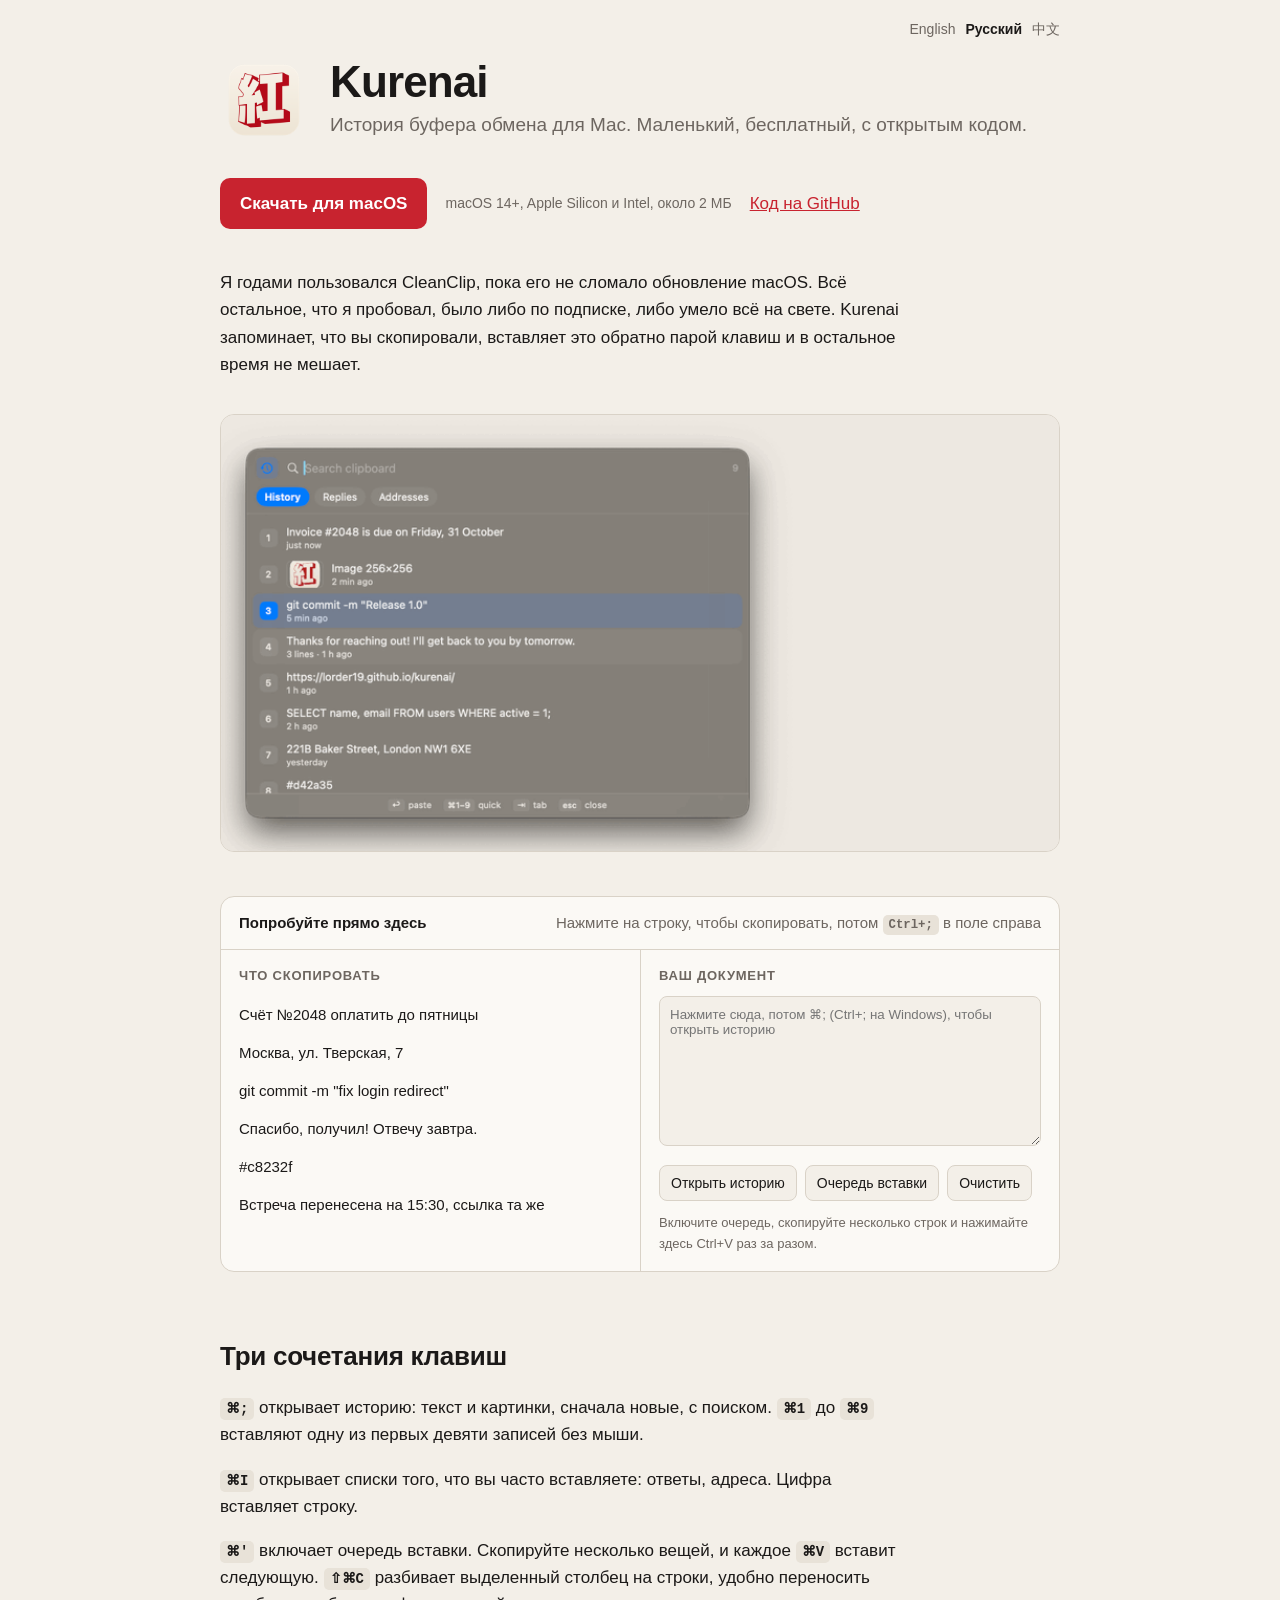
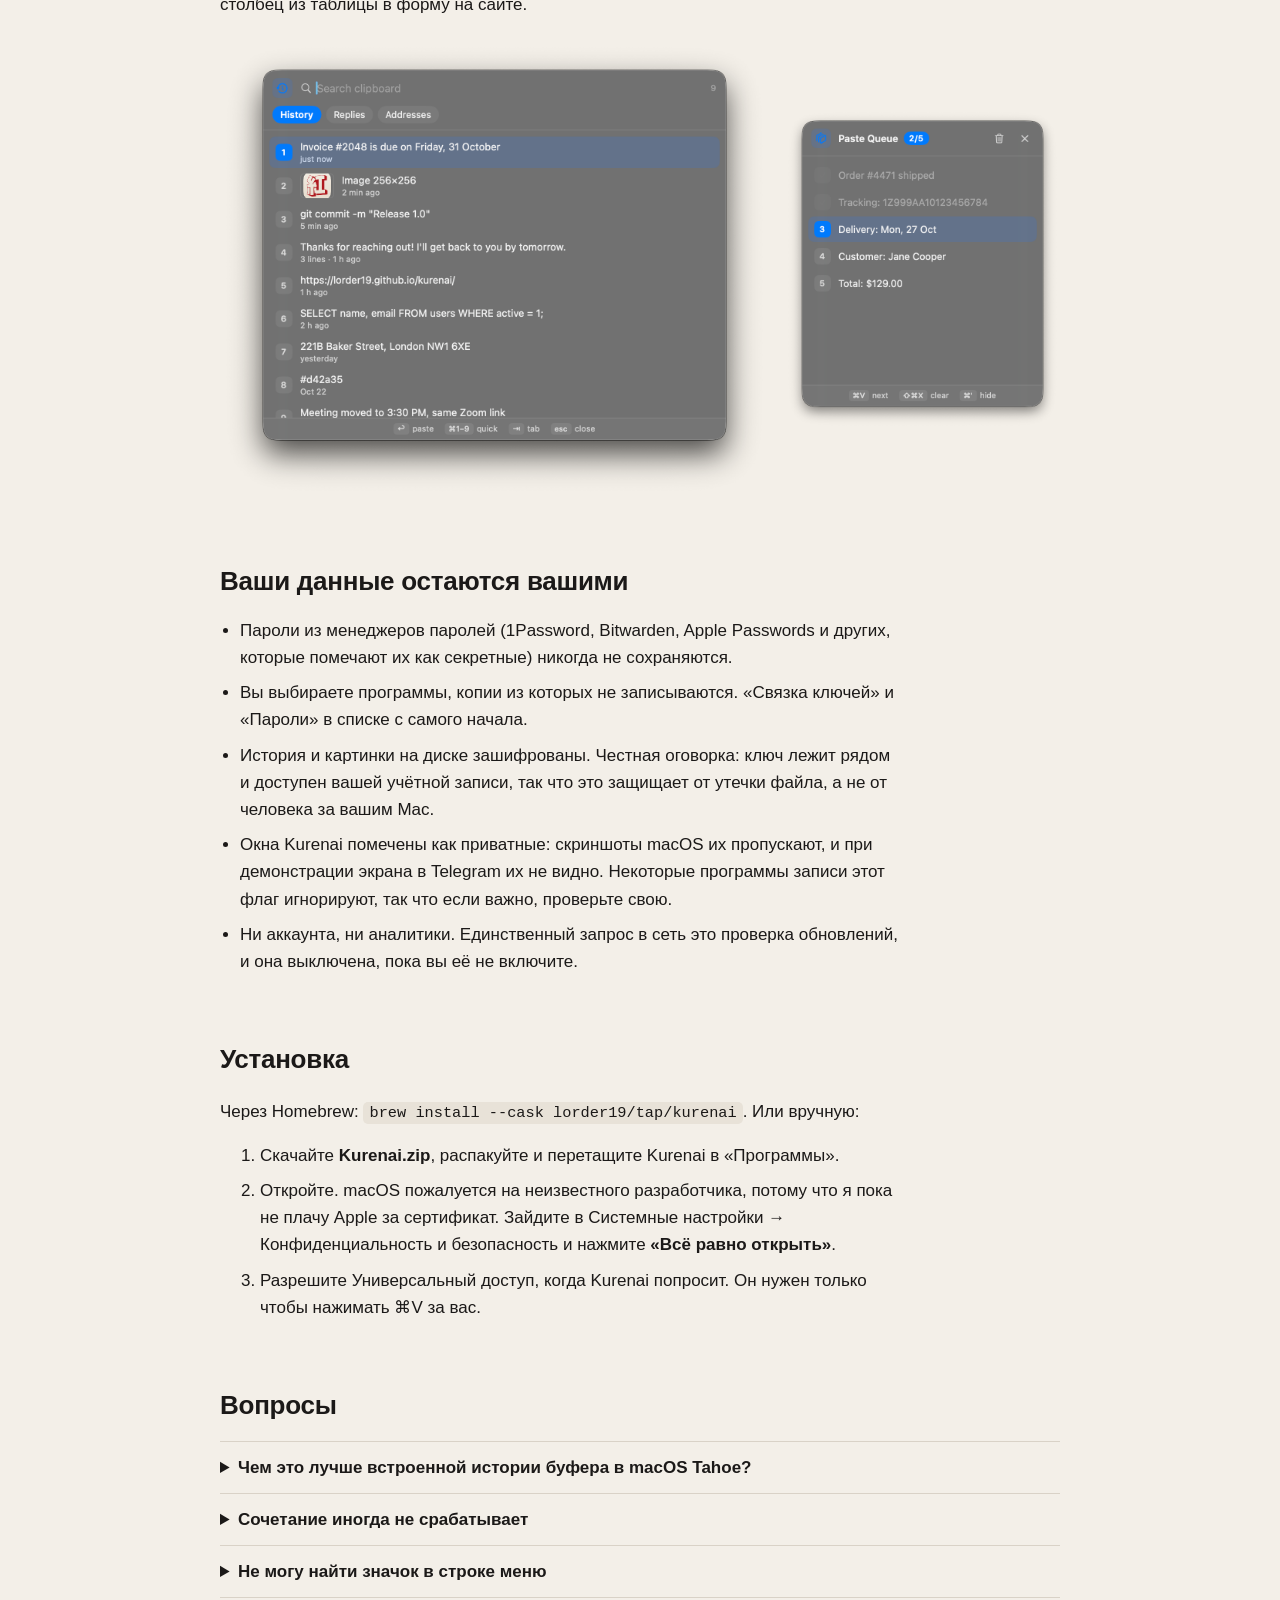
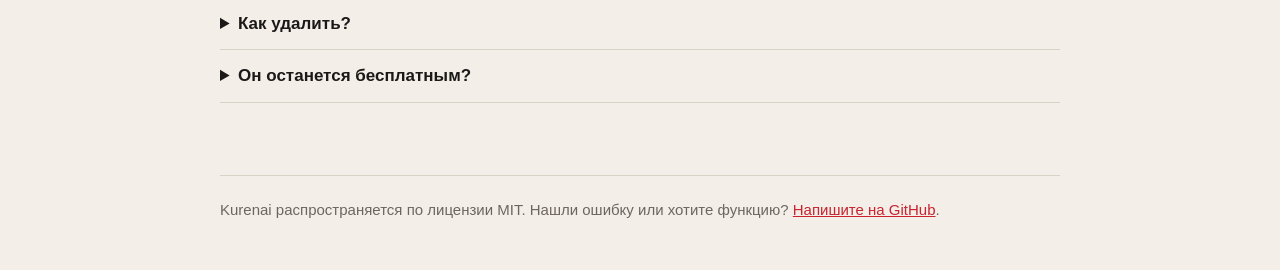
==== docs/ru/index.html @ 61902a56 "Rename Clippo to Kurenai (0.4.0) New name, icon and menu bar icon. Data folder and an app updated in" ====
<!doctype html>
<html lang="ru">
<head>
<meta charset="utf-8">
<meta name="viewport" content="width=device-width, initial-scale=1">
<title>Kurenai, история буфера обмена для Mac</title>
<meta name="description" content="Бесплатный менеджер буфера обмена для macOS с открытым кодом. История, списки фраз и очередь вставки. Не сохраняет пароли, шифрует историю, без аккаунта.">
<link rel="alternate" hreflang="en" href="https://lorder19.github.io/kurenai/">
<link rel="alternate" hreflang="ru" href="https://lorder19.github.io/kurenai/ru/">
<link rel="alternate" hreflang="zh-Hans" href="https://lorder19.github.io/kurenai/zh/">
<link rel="alternate" hreflang="x-default" href="https://lorder19.github.io/kurenai/">
<meta name="yandex-verification" content="3db8ea6a66ca079a" />
<link rel="icon" href="../icon.png">
<meta property="og:title" content="Kurenai">
<meta property="og:description" content="История буфера обмена для Mac. Маленький, бесплатный, с открытым кодом.">
<meta property="og:image" content="https://lorder19.github.io/kurenai/social.png">
<meta name="twitter:card" content="summary_large_image">
<style>
  :root {
    --paper: #f3efe8; --ink: #1b1918; --soft: #6d6660; --line: #d9d2c7; --card: #fbf9f5;
    --red: #c8232f; --red-ink: #8f141d; --key: #e8e2d8; --hl: #fde7e3;
  }
  @media (prefers-color-scheme: dark) {
    :root { --paper: #131211; --ink: #ece7df; --soft: #9a938a; --line: #2c2926; --card: #1b1917; --key: #2a2724; --hl: #3a1d1e; }
  }
  * { box-sizing: border-box; }
  html { -webkit-text-size-adjust: 100%; }
  body { margin: 0; background: var(--paper); color: var(--ink);
         font: 17px/1.6 -apple-system, BlinkMacSystemFont, "Helvetica Neue", sans-serif; }
  a { color: var(--red); }
  .wrap { max-width: 880px; margin: 0 auto; padding: 0 20px; }
  kbd { font: 600 0.82em/1 ui-monospace, "SF Mono", Menlo, monospace; background: var(--key); border-radius: 5px;
        padding: 3px 6px; white-space: nowrap; }

  header { padding: 56px 0 8px; display: grid; grid-template-columns: auto 1fr; gap: 22px; align-items: center; }
  header img { width: 88px; height: 88px; }
  h1 { font-size: 44px; line-height: 1; margin: 0 0 6px; letter-spacing: -0.02em; }
  .lede { margin: 0; color: var(--soft); font-size: 19px; }
  .get { display: flex; flex-wrap: wrap; gap: 10px 18px; align-items: center; margin: 26px 0 0; }
  .btn { background: var(--red); color: #fff; text-decoration: none; padding: 12px 20px; border-radius: 10px; font-weight: 600; }
  .btn:hover { background: var(--red-ink); }
  code { font: 0.9em ui-monospace, "SF Mono", Menlo, monospace; background: var(--key); padding: 2px 6px; border-radius: 5px; }
  .meta { color: var(--soft); font-size: 14px; }

  .note { margin: 40px 0 0; }
  .note, section > p, ul.plain, ol.steps, details p { max-width: 680px; }
  .demo { display: block; width: 100%; height: auto; margin: 36px 0 0; border-radius: 14px; border: 1px solid var(--line); }

  /* playground */
  .play { margin: 44px 0 0; border: 1px solid var(--line); border-radius: 14px; background: var(--card); overflow: hidden; }
  .play-head { display: flex; justify-content: space-between; gap: 12px; flex-wrap: wrap; padding: 14px 18px;
               border-bottom: 1px solid var(--line); font-size: 15px; }
  .play-head b { font-weight: 600; }
  .play-head span { color: var(--soft); }
  .play-body { display: grid; grid-template-columns: 1fr 1fr; }
  .col { padding: 16px 18px; }
  .col + .col { border-left: 1px solid var(--line); }
  .col h3 { margin: 0 0 10px; font-size: 13px; font-weight: 600; color: var(--soft); text-transform: uppercase; letter-spacing: .06em; }
  .src { list-style: none; margin: 0; padding: 0; }
  .src li { padding: 7px 10px; margin: 0 -10px; border-radius: 7px; cursor: pointer; font-size: 15px; }
  .src li:hover { background: var(--hl); }
  .src li.copied { animation: flash .5s; }
  @keyframes flash { from { background: var(--red); color: #fff; } }
  textarea { width: 100%; min-height: 150px; resize: vertical; border: 1px solid var(--line); border-radius: 8px;
             background: var(--paper); color: var(--ink); font: 15px/1.5 inherit; font-family: inherit; padding: 10px; }
  textarea:focus { outline: 2px solid var(--red); outline-offset: -1px; }
  .row { display: flex; flex-wrap: wrap; gap: 8px; margin-top: 10px; }
  .row button { font: inherit; font-size: 14px; border: 1px solid var(--line); background: var(--paper); color: var(--ink);
                padding: 6px 11px; border-radius: 8px; cursor: pointer; }
  .row button[aria-pressed="true"] { background: var(--red); border-color: var(--red); color: #fff; }

  .panel { position: absolute; left: 50%; top: 18px; transform: translateX(-50%); width: min(420px, calc(100% - 24px));
           background: var(--card); border: 1px solid var(--line); border-radius: 12px; box-shadow: 0 20px 50px rgba(0,0,0,.25);
           display: none; z-index: 3; }
  .panel.open { display: block; }
  .panel input { width: 100%; border: 0; border-bottom: 1px solid var(--line); background: transparent; color: var(--ink);
                 font: inherit; padding: 12px 14px; outline: none; }
  .panel ol { list-style: none; margin: 0; padding: 6px; max-height: 260px; overflow: auto; }
  .panel li { display: flex; gap: 10px; align-items: center; padding: 7px 8px; border-radius: 7px; cursor: pointer; font-size: 15px; }
  .panel li.sel { background: var(--hl); }
  .panel li i { font-style: normal; font: 600 12px ui-monospace, Menlo, monospace; width: 20px; height: 20px; border-radius: 5px;
                display: grid; place-items: center; background: var(--key); flex: none; }
  .panel li.sel i { background: var(--red); color: #fff; }
  .panel .empty { padding: 14px; color: var(--soft); font-size: 15px; }
  .stage { position: relative; }
  .queue { margin: 12px 0 0; padding: 0; list-style: none; font-size: 14px; }
  .queue li { padding: 3px 0; color: var(--ink); }
  .queue li.used { color: var(--soft); text-decoration: line-through; }
  .queue li.next::before { content: "→ "; color: var(--red); }
  .hint { color: var(--soft); font-size: 13px; margin: 8px 0 0; }

  section { margin: 64px 0 0; }
  h2 { font-size: 26px; letter-spacing: -0.01em; margin: 0 0 14px; }
  ul.plain { padding-left: 20px; margin: 0; }
  ul.plain li { margin: 8px 0; }
  .shots { display: grid; grid-template-columns: 2fr 1fr; gap: 16px; align-items: center; margin-top: 22px; }
  .shots img { width: 100%; height: auto; }
  ol.steps li { margin: 8px 0; }
  details { border-top: 1px solid var(--line); padding: 12px 0; }
  details:last-of-type { border-bottom: 1px solid var(--line); }
  summary { cursor: pointer; font-weight: 600; }
  details p { color: var(--soft); margin: 8px 0 0; }
  footer { margin: 72px 0 0; padding: 22px 0 48px; border-top: 1px solid var(--line); color: var(--soft); font-size: 15px; }

  @media (max-width: 640px) {
    header { grid-template-columns: 1fr; }
    h1 { font-size: 36px; }
    .play-body { grid-template-columns: 1fr; }
    .col + .col { border-left: 0; border-top: 1px solid var(--line); }
    .shots { grid-template-columns: 1fr; }
    .langs { position: static; text-align: right; padding-top: 14px; }
    header { padding-top: 20px; }
  }
  .langs { position: absolute; top: 18px; right: 20px; font-size: 14px; color: var(--soft); }
  .langs a { color: var(--soft); text-decoration: none; margin-left: 10px; }
  .langs a[aria-current] { color: var(--ink); font-weight: 600; }
  .wrap { position: relative; }
</style>
</head>
<body>
<div class="wrap">
  <nav class="langs"><a href="../">English</a><a href="../ru/" aria-current="page">Русский</a><a href="../zh/">中文</a></nav>
  <header>
    <img src="../icon.png" alt="Kurenai icon">
    <div>
      <h1>Kurenai</h1>
      <p class="lede">История буфера обмена для Mac. Маленький, бесплатный, с открытым кодом.</p>
    </div>
  </header>
  <div class="get">
    <a class="btn" href="https://github.com/Lorder19/kurenai/releases/latest">Скачать для macOS</a>
    <span class="meta">macOS 14+, Apple Silicon и Intel, около 2 МБ</span>
    <a href="https://github.com/Lorder19/kurenai">Код на GitHub</a>
  </div>

  <p class="note">Я годами пользовался CleanClip, пока его не сломало обновление macOS. Всё остальное, что я пробовал, было либо по подписке, либо умело всё на свете. Kurenai запоминает, что вы скопировали, вставляет это обратно парой клавиш и в остальное время не мешает.</p>

  <img class="demo" src="../demo.gif" width="800" alt="Kurenai: история, поиск и очередь вставки">

  <div class="play" id="play">
    <div class="play-head"><b>Попробуйте прямо здесь</b><span>Нажмите на строку, чтобы скопировать, потом <kbd id="k-hist">⌘;</kbd> в поле справа</span></div>
    <div class="play-body">
      <div class="col">
        <h3>Что скопировать</h3>
        <ul class="src" id="src">
          <li>Счёт №2048 оплатить до пятницы</li>
          <li>Москва, ул. Тверская, 7</li>
          <li>git commit -m "fix login redirect"</li>
          <li>Спасибо, получил! Отвечу завтра.</li>
          <li>#c8232f</li>
          <li>Встреча перенесена на 15:30, ссылка та же</li>
        </ul>
      </div>
      <div class="col stage">
        <h3>Ваш документ</h3>
        <div class="panel" id="panel" role="dialog" aria-label="История буфера">
          <input id="q" placeholder="Поиск по буферу" autocomplete="off">
          <ol id="hist"></ol>
        </div>
        <textarea id="doc" placeholder="Нажмите сюда, потом ⌘; (Ctrl+; на Windows), чтобы открыть историю"></textarea>
        <div class="row">
          <button id="b-hist">Открыть историю</button>
          <button id="b-queue" aria-pressed="false">Очередь вставки</button>
          <button id="b-clear">Очистить</button>
        </div>
        <ol class="queue" id="queue"></ol>
        <p class="hint" id="hint">Включите очередь, скопируйте несколько строк и нажимайте здесь ⌘V раз за разом.</p>
      </div>
    </div>
  </div>

  <section>
    <h2>Три сочетания клавиш</h2>
    <p><kbd>⌘;</kbd> открывает историю: текст и картинки, сначала новые, с поиском. <kbd>⌘1</kbd> до <kbd>⌘9</kbd> вставляют одну из первых девяти записей без мыши.</p>
    <p><kbd>⌘I</kbd> открывает списки того, что вы часто вставляете: ответы, адреса. Цифра вставляет строку.</p>
    <p><kbd>⌘'</kbd> включает очередь вставки. Скопируйте несколько вещей, и каждое <kbd>⌘V</kbd> вставит следующую. <kbd>⇧⌘C</kbd> разбивает выделенный столбец на строки, удобно переносить столбец из таблицы в форму на сайте.</p>
    <div class="shots">
      <img src="../screenshots/history.png" width="560" alt="Окно истории Kurenai">
      <img src="../screenshots/queue.png" width="260" alt="Окно очереди вставки">
    </div>
  </section>

  <section>
    <h2>Ваши данные остаются вашими</h2>
    <ul class="plain">
      <li>Пароли из менеджеров паролей (1Password, Bitwarden, Apple Passwords и других, которые помечают их как секретные) никогда не сохраняются.</li>
      <li>Вы выбираете программы, копии из которых не записываются. «Связка ключей» и «Пароли» в списке с самого начала.</li>
      <li>История и картинки на диске зашифрованы. Честная оговорка: ключ лежит рядом и доступен вашей учётной записи, так что это защищает от утечки файла, а не от человека за вашим Mac.</li>
      <li>Окна Kurenai помечены как приватные: скриншоты macOS их пропускают, и при демонстрации экрана в Telegram их не видно. Некоторые программы записи этот флаг игнорируют, так что если важно, проверьте свою.</li>
      <li>Ни аккаунта, ни аналитики. Единственный запрос в сеть это проверка обновлений, и она выключена, пока вы её не включите.</li>
    </ul>
  </section>

  <section>
    <h2>Установка</h2>
    <p>Через Homebrew: <code>brew install --cask lorder19/tap/kurenai</code>. Или вручную:</p>
    <ol class="steps">
      <li>Скачайте <b>Kurenai.zip</b>, распакуйте и перетащите Kurenai в «Программы».</li>
      <li>Откройте. macOS пожалуется на неизвестного разработчика, потому что я пока не плачу Apple за сертификат. Зайдите в Системные настройки → Конфиденциальность и безопасность и нажмите <b>«Всё равно открыть»</b>.</li>
      <li>Разрешите Универсальный доступ, когда Kurenai попросит. Он нужен только чтобы нажимать ⌘V за вас.</li>
    </ol>
  </section>

  <section>
    <h2>Вопросы</h2>
    <details><summary>Чем это лучше встроенной истории буфера в macOS Tahoe?</summary>
      <p>Она хороша, чтобы найти скопированное. Kurenai сделан для вставки: нумерованные записи, списки и очередь, всё с клавиатуры.</p></details>
    <details><summary>Сочетание иногда не срабатывает</summary>
      <p>Когда активно поле пароля, macOS включает Secure Input и блокирует горячие клавиши всех программ. Некоторые менеджеры паролей забывают его выключить. Помогает переключиться в другую программу или перезапустить менеджер паролей. Kurenai в этот момент показывает предупреждение в своём меню.</p></details>
    <details><summary>Не могу найти значок в строке меню</summary>
      <p>На MacBook с вырезом лишние значки прячутся за ним. Сочетания клавиш всё равно работают, а если снова открыть Kurenai через Spotlight, появятся настройки.</p></details>
    <details><summary>Как удалить?</summary>
      <p>Закройте Kurenai, удалите программу, затем папку ~/Library/Application Support/Kurenai.</p></details>
    <details><summary>Он останется бесплатным?</summary>
      <p>Да, всё, что здесь описано, останется бесплатным. Возможно, позже появится платная версия с дополнениями вроде вставки с форматированием, чтобы оплатить аккаунт разработчика Apple.</p></details>
  </section>

  <footer>
    Kurenai распространяется по лицензии MIT. Нашли ошибку или хотите функцию? <a href="https://github.com/Lorder19/kurenai/issues">Напишите на GitHub</a>.
  </footer>
</div>

<script>
(() => {
  const mac = /Mac|iPhone|iPad/.test(navigator.platform);
  if (!mac) {
    document.getElementById('k-hist').textContent = 'Ctrl+;';
    document.getElementById('hint').textContent = 'Включите очередь, скопируйте несколько строк и нажимайте здесь Ctrl+V раз за разом.';
  }
  const doc = document.getElementById('doc'), panel = document.getElementById('panel'), q = document.getElementById('q');
  const histEl = document.getElementById('hist'), queueEl = document.getElementById('queue'), qBtn = document.getElementById('b-queue');
  let history = [], queue = [], cursor = 0, sel = 0, queueOn = false;

  function copy(text, el) {
    history = [text, ...history.filter(t => t !== text)].slice(0, 30);
    if (queueOn) queue.push(text);
    navigator.clipboard?.writeText(text).catch(() => {});
    if (el) { el.classList.remove('copied'); void el.offsetWidth; el.classList.add('copied'); }
    renderQueue();
  }
  function filtered() {
    const s = q.value.trim().toLowerCase();
    return s ? history.filter(t => t.toLowerCase().includes(s)) : history;
  }
  function renderHist() {
    const items = filtered();
    sel = Math.min(sel, Math.max(items.length - 1, 0));
    histEl.innerHTML = '';
    if (!items.length) {
      histEl.innerHTML = '<li class="empty">' + (history.length ? 'Ничего не найдено' : 'Сначала скопируйте что-нибудь слева') + '</li>';
      return;
    }
    items.forEach((t, i) => {
      const li = document.createElement('li');
      if (i === sel) li.className = 'sel';
      const n = document.createElement('i'); n.textContent = i < 9 ? i + 1 : '';
      li.append(n, document.createTextNode(t));
      li.onclick = () => pick(t);
      histEl.append(li);
    });
  }
  function renderQueue() {
    queueEl.innerHTML = '';
    if (!queueOn) return;
    queue.forEach((t, i) => {
      const li = document.createElement('li');
      li.textContent = t;
      li.className = i < cursor ? 'used' : i === cursor ? 'next' : '';
      queueEl.append(li);
    });
  }
  function insert(text) {
    const a = doc.selectionStart, b = doc.selectionEnd;
    doc.value = doc.value.slice(0, a) + text + doc.value.slice(b);
    doc.selectionStart = doc.selectionEnd = a + text.length;
  }
  function openPanel() { q.value = ''; sel = 0; renderHist(); panel.classList.add('open'); q.focus(); }
  function closePanel() { panel.classList.remove('open'); doc.focus(); }
  function pick(t) { closePanel(); insert(t + '\n'); copy(t); }

  document.querySelectorAll('#src li').forEach(li => li.onclick = () => copy(li.textContent, li));
  document.getElementById('b-hist').onclick = openPanel;
  document.getElementById('b-clear').onclick = () => { doc.value = ''; queue = []; cursor = 0; renderQueue(); };
  qBtn.onclick = () => { queueOn = !queueOn; qBtn.setAttribute('aria-pressed', queueOn); queue = []; cursor = 0; renderQueue(); };

  const isMod = e => mac ? e.metaKey : e.ctrlKey;
  doc.addEventListener('keydown', e => {
    if (isMod(e) && e.key === ';') { e.preventDefault(); openPanel(); }
    if (isMod(e) && e.key.toLowerCase() === 'v' && queueOn && queue.length) {
      e.preventDefault();
      if (cursor >= queue.length) cursor = 0;
      insert(queue[cursor] + '\n'); cursor++; renderQueue();
    }
  });
  q.addEventListener('input', () => { sel = 0; renderHist(); });
  q.addEventListener('keydown', e => {
    const items = filtered();
    if (e.key === 'Escape') { e.preventDefault(); closePanel(); }
    else if (e.key === 'ArrowDown') { e.preventDefault(); sel = Math.min(sel + 1, items.length - 1); renderHist(); }
    else if (e.key === 'ArrowUp') { e.preventDefault(); sel = Math.max(sel - 1, 0); renderHist(); }
    else if (e.key === 'Enter' && items[sel]) { e.preventDefault(); pick(items[sel]); }
    else if (isMod(e) && /^[1-9]$/.test(e.key) && items[+e.key - 1]) { e.preventDefault(); pick(items[+e.key - 1]); }
  });
  document.addEventListener('click', e => { if (panel.classList.contains('open') && !panel.contains(e.target) && e.target.id !== 'b-hist') closePanel(); });
})();
</script>
</body>
</html>
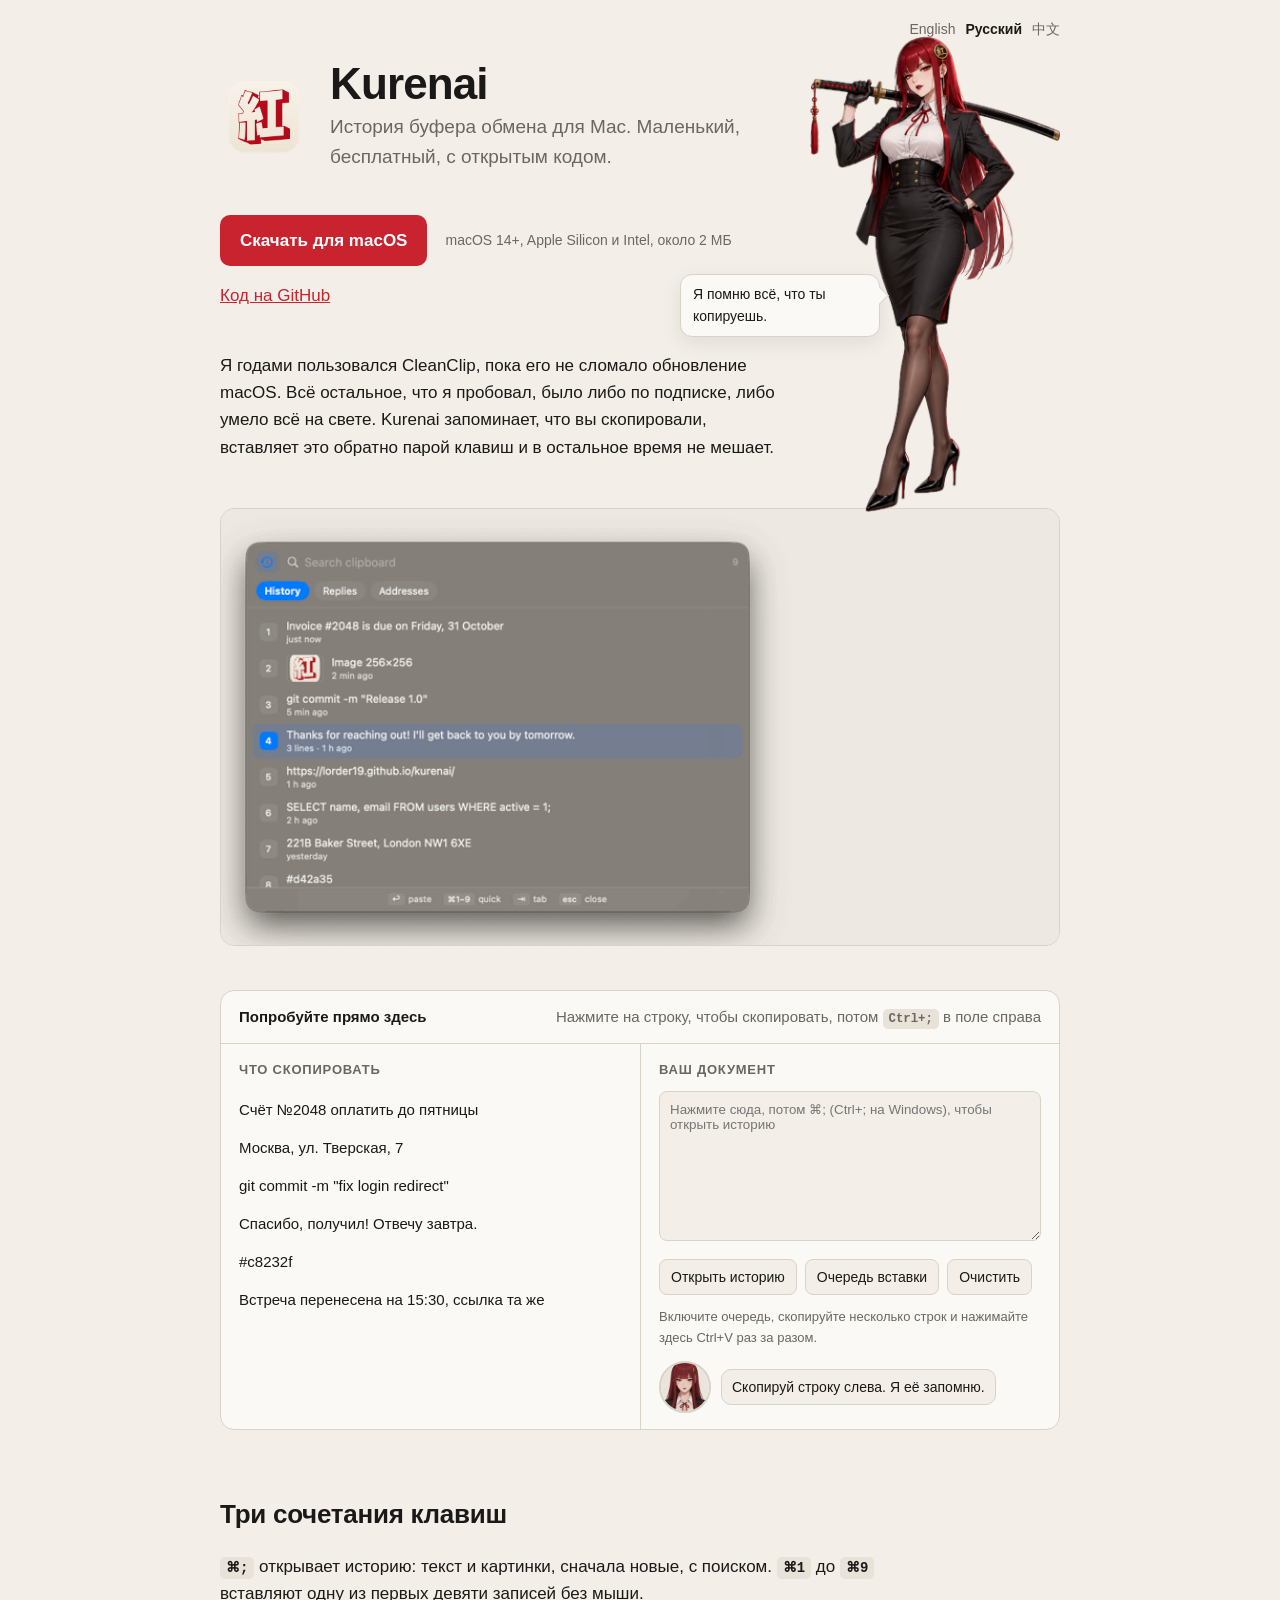
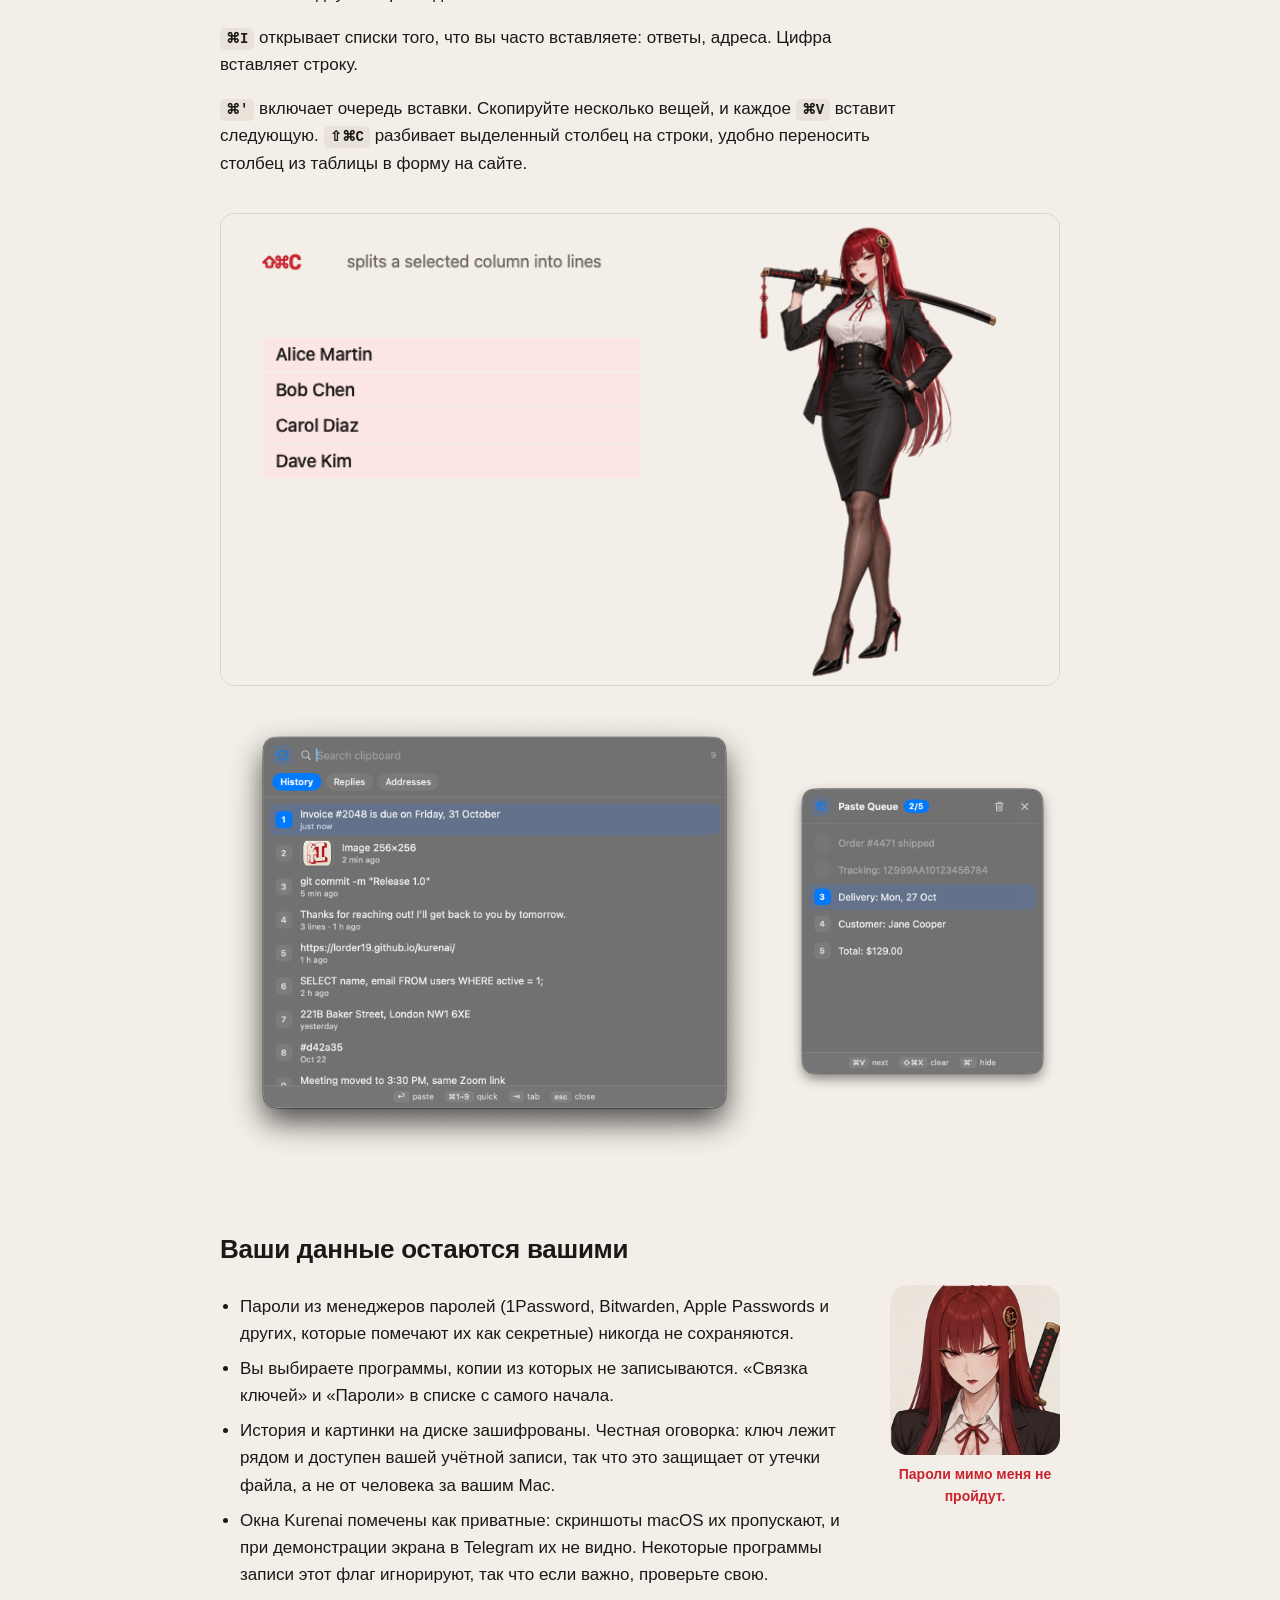
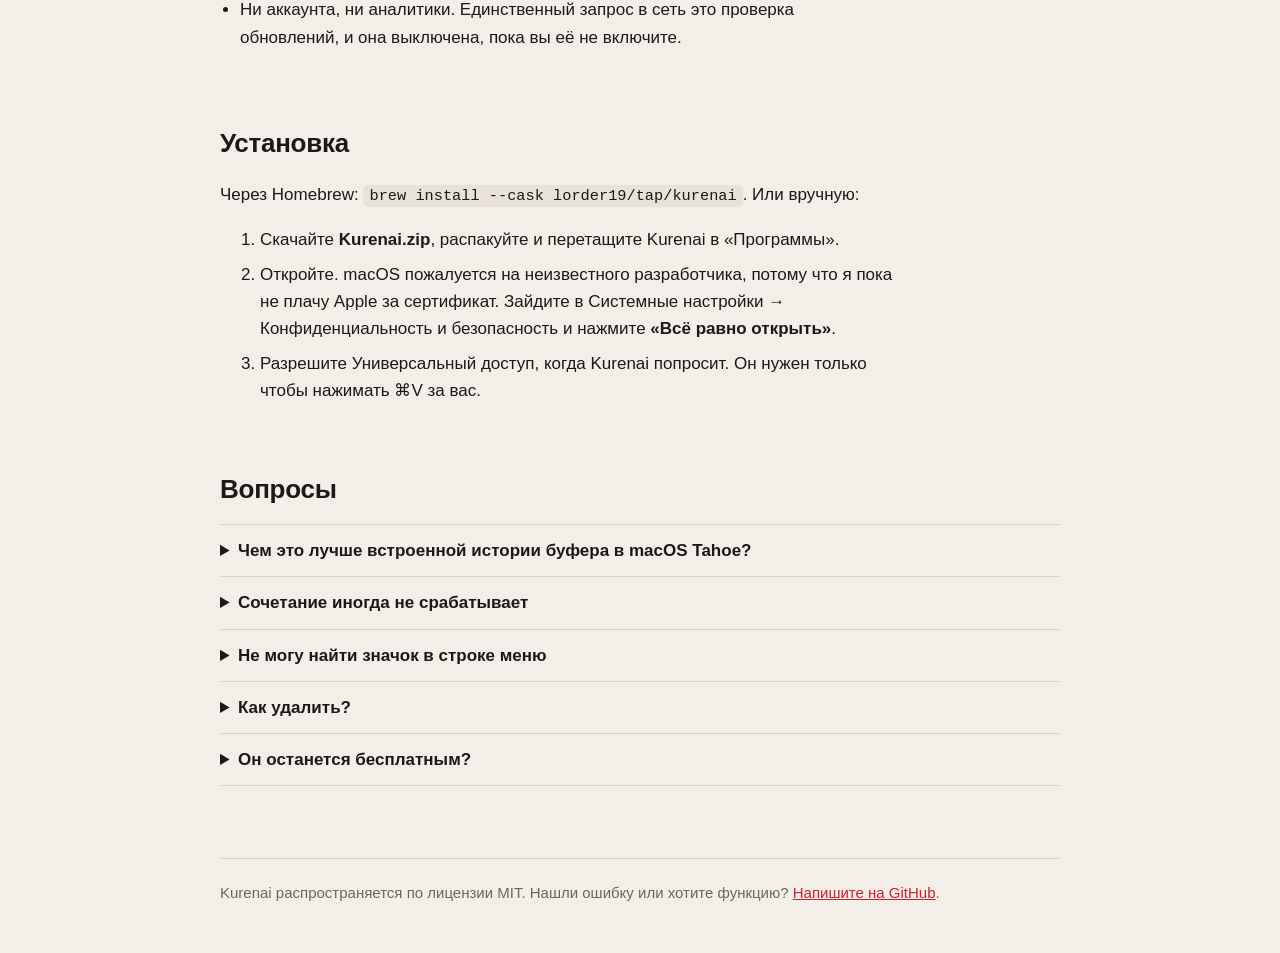
==== commit 73cbffd4: "Site: Kurenai mascot in the hero, sandbox reactions, privacy block, 404, new social card and split G" ====
--- a/docs/ru/index.html
+++ b/docs/ru/index.html
@@ -115,11 +115,38 @@
   .langs a { color: var(--soft); text-decoration: none; margin-left: 10px; }
   .langs a[aria-current] { color: var(--ink); font-weight: 600; }
   .wrap { position: relative; }
+
+  /* mascot */
+  .top { display: grid; grid-template-columns: 1fr 250px; gap: 0 24px; }
+  .mascot { grid-column: 2; grid-row: 1 / span 3; position: relative; margin: 36px 0 -40px; align-self: end; }
+  .mascot img { display: block; width: 100%; height: auto; transform-origin: 50% 100%; animation: breathe 5s ease-in-out infinite; }
+  @keyframes breathe { 50% { transform: scale(1.006, 1.012); } }
+  .say { position: absolute; right: 72%; top: 50%; width: max-content; max-width: 200px; background: var(--card); border: 1px solid var(--line);
+         border-radius: 12px; padding: 8px 12px; font-size: 14px; box-shadow: 0 6px 20px rgba(0,0,0,.08); }
+  .say::after { content: ""; position: absolute; right: -7px; top: 14px; width: 12px; height: 12px; background: var(--card);
+                border: 1px solid var(--line); border-width: 1px 1px 0 0; transform: rotate(45deg); }
+  .kr { display: flex; gap: 10px; align-items: center; margin: 12px 0 0; min-height: 52px; }
+  .kr img { width: 52px; height: 52px; border-radius: 50%; object-fit: cover; object-position: 50% 15%; flex: none;
+            border: 2px solid var(--line); transition: transform .2s; }
+  .kr img.pop { transform: scale(1.12); }
+  .kr span { font-size: 14px; background: var(--paper); border: 1px solid var(--line); border-radius: 10px; padding: 6px 10px; }
+  .priv { display: grid; grid-template-columns: 1fr 170px; gap: 24px; align-items: start; }
+  .priv figure { margin: 0; text-align: center; }
+  .priv figure img { width: 170px; height: 170px; border-radius: 18px; object-fit: cover; object-position: 50% 10%; display: block; }
+  .priv figcaption { font-size: 14px; font-weight: 600; margin-top: 8px; color: var(--red); }
+  @media (max-width: 760px) {
+    .top { grid-template-columns: 1fr; }
+    .mascot { display: none; }
+    .priv { grid-template-columns: 1fr; }
+    .priv figure { display: none; }
+  }
+  @media (prefers-reduced-motion: reduce) { .mascot img { animation: none; } }
 </style>
 </head>
 <body>
 <div class="wrap">
   <nav class="langs"><a href="../">English</a><a href="../ru/" aria-current="page">Русский</a><a href="../zh/">中文</a></nav>
+  <div class="top">
   <header>
     <img src="../icon.png" alt="Kurenai icon">
     <div>
@@ -134,6 +161,8 @@
   </div>
 
   <p class="note">Я годами пользовался CleanClip, пока его не сломало обновление macOS. Всё остальное, что я пробовал, было либо по подписке, либо умело всё на свете. Kurenai запоминает, что вы скопировали, вставляет это обратно парой клавиш и в остальное время не мешает.</p>
+    <figure class="mascot"><img src="../mascot/kurenai.png" width="500" height="952" alt="Kurenai, маскот приложения: рыжая девушка в чёрном костюме с катаной на плече"><div class="say">Я помню всё, что ты копируешь.</div></figure>
+  </div>
 
   <img class="demo" src="../demo.gif" width="800" alt="Kurenai: история, поиск и очередь вставки">
 
@@ -165,6 +194,7 @@
         </div>
         <ol class="queue" id="queue"></ol>
         <p class="hint" id="hint">Включите очередь, скопируйте несколько строк и нажимайте здесь ⌘V раз за разом.</p>
+        <div class="kr" aria-live="polite"><img id="kr-face" src="../mascot/neutral.jpg" alt=""><span id="kr-say">Скопируй строку слева. Я её запомню.</span></div>
       </div>
     </div>
   </div>
@@ -174,6 +204,7 @@
     <p><kbd>⌘;</kbd> открывает историю: текст и картинки, сначала новые, с поиском. <kbd>⌘1</kbd> до <kbd>⌘9</kbd> вставляют одну из первых девяти записей без мыши.</p>
     <p><kbd>⌘I</kbd> открывает списки того, что вы часто вставляете: ответы, адреса. Цифра вставляет строку.</p>
     <p><kbd>⌘'</kbd> включает очередь вставки. Скопируйте несколько вещей, и каждое <kbd>⌘V</kbd> вставит следующую. <kbd>⇧⌘C</kbd> разбивает выделенный столбец на строки, удобно переносить столбец из таблицы в форму на сайте.</p>
+    <img class="demo" src="../split.gif" width="800" height="450" loading="lazy" alt="Kurenai разрезает выделенный столбец на четыре строки для очереди">
     <div class="shots">
       <img src="../screenshots/history.png" width="560" alt="Окно истории Kurenai">
       <img src="../screenshots/queue.png" width="260" alt="Окно очереди вставки">
@@ -182,6 +213,7 @@
 
   <section>
     <h2>Ваши данные остаются вашими</h2>
+    <div class="priv">
     <ul class="plain">
       <li>Пароли из менеджеров паролей (1Password, Bitwarden, Apple Passwords и других, которые помечают их как секретные) никогда не сохраняются.</li>
       <li>Вы выбираете программы, копии из которых не записываются. «Связка ключей» и «Пароли» в списке с самого начала.</li>
@@ -189,6 +221,7 @@
       <li>Окна Kurenai помечены как приватные: скриншоты macOS их пропускают, и при демонстрации экрана в Telegram их не видно. Некоторые программы записи этот флаг игнорируют, так что если важно, проверьте свою.</li>
       <li>Ни аккаунта, ни аналитики. Единственный запрос в сеть это проверка обновлений, и она выключена, пока вы её не включите.</li>
     </ul>
+    <figure><img src="../mascot/glare.jpg" alt=""><figcaption>Пароли мимо меня не пройдут.</figcaption></figure></div>
   </section>
 
   <section>
@@ -231,12 +264,20 @@
   const histEl = document.getElementById('hist'), queueEl = document.getElementById('queue'), qBtn = document.getElementById('b-queue');
   let history = [], queue = [], cursor = 0, sel = 0, queueOn = false;
 
+  const KR = {"copied": "Запомнила. Нажми ⌘; в поле справа, чтобы найти.", "qon": "Очередь включена. Копируй строки, я сохраню порядок.", "left": "Осталось {n}. Жми ⌘V дальше.", "done": "Всё вставлено. Неплохо.", "qoff": "Это обычная вставка. Сначала включи очередь.", "none": "Такого тут нет.", "clear": "Чисто."}, krFace = document.getElementById('kr-face'), krSay = document.getElementById('kr-say');
+  function react(face, text) {
+    krFace.src = '../mascot/' + face + '.jpg'; krSay.textContent = mac ? text : text.replace(/⌘/g, 'Ctrl+');
+    krFace.classList.remove('pop'); void krFace.offsetWidth; krFace.classList.add('pop');
+    setTimeout(() => krFace.classList.remove('pop'), 220);
+  }
+
   function copy(text, el) {
     history = [text, ...history.filter(t => t !== text)].slice(0, 30);
     if (queueOn) queue.push(text);
     navigator.clipboard?.writeText(text).catch(() => {});
     if (el) { el.classList.remove('copied'); void el.offsetWidth; el.classList.add('copied'); }
     renderQueue();
+    react('smirk', queueOn ? KR.left.replace('{n}', queue.length - cursor) : KR.copied);
   }
   function filtered() {
     const s = q.value.trim().toLowerCase();
@@ -280,8 +321,8 @@
 
   document.querySelectorAll('#src li').forEach(li => li.onclick = () => copy(li.textContent, li));
   document.getElementById('b-hist').onclick = openPanel;
-  document.getElementById('b-clear').onclick = () => { doc.value = ''; queue = []; cursor = 0; renderQueue(); };
-  qBtn.onclick = () => { queueOn = !queueOn; qBtn.setAttribute('aria-pressed', queueOn); queue = []; cursor = 0; renderQueue(); };
+  document.getElementById('b-clear').onclick = () => { doc.value = ''; queue = []; cursor = 0; renderQueue(); react('calm', KR.clear); };
+  qBtn.onclick = () => { queueOn = !queueOn; qBtn.setAttribute('aria-pressed', queueOn); queue = []; cursor = 0; renderQueue(); if (queueOn) react('neutral', KR.qon); };
 
   const isMod = e => mac ? e.metaKey : e.ctrlKey;
   doc.addEventListener('keydown', e => {
@@ -290,9 +331,12 @@
       e.preventDefault();
       if (cursor >= queue.length) cursor = 0;
       insert(queue[cursor] + '\n'); cursor++; renderQueue();
+      const n = queue.length - cursor;
+      n ? react('smirk', KR.left.replace('{n}', n)) : react('smile', KR.done);
     }
+    else if (isMod(e) && e.key.toLowerCase() === 'v' && !queueOn && history.length) react('unimpressed', KR.qoff);
   });
-  q.addEventListener('input', () => { sel = 0; renderHist(); });
+  q.addEventListener('input', () => { sel = 0; renderHist(); if (q.value.trim() && !filtered().length) react('unimpressed', KR.none); });
   q.addEventListener('keydown', e => {
     const items = filtered();
     if (e.key === 'Escape') { e.preventDefault(); closePanel(); }
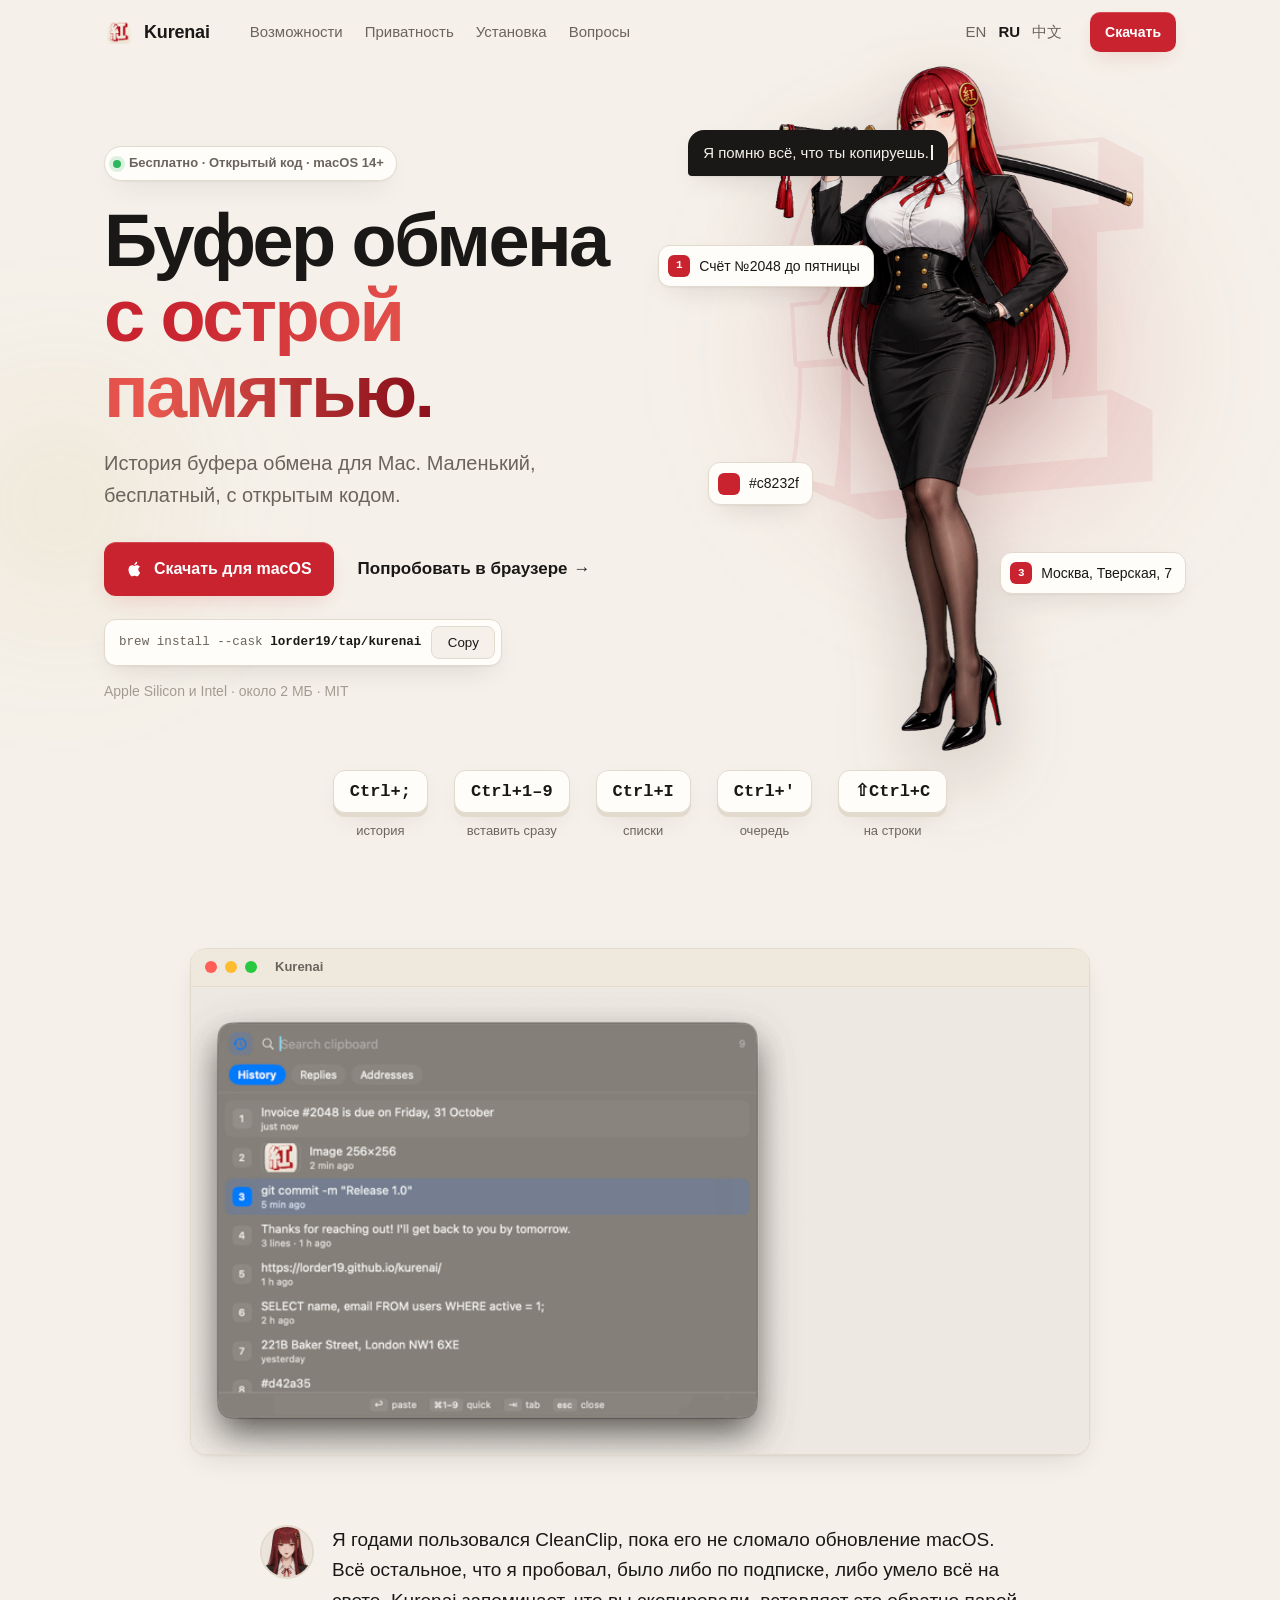
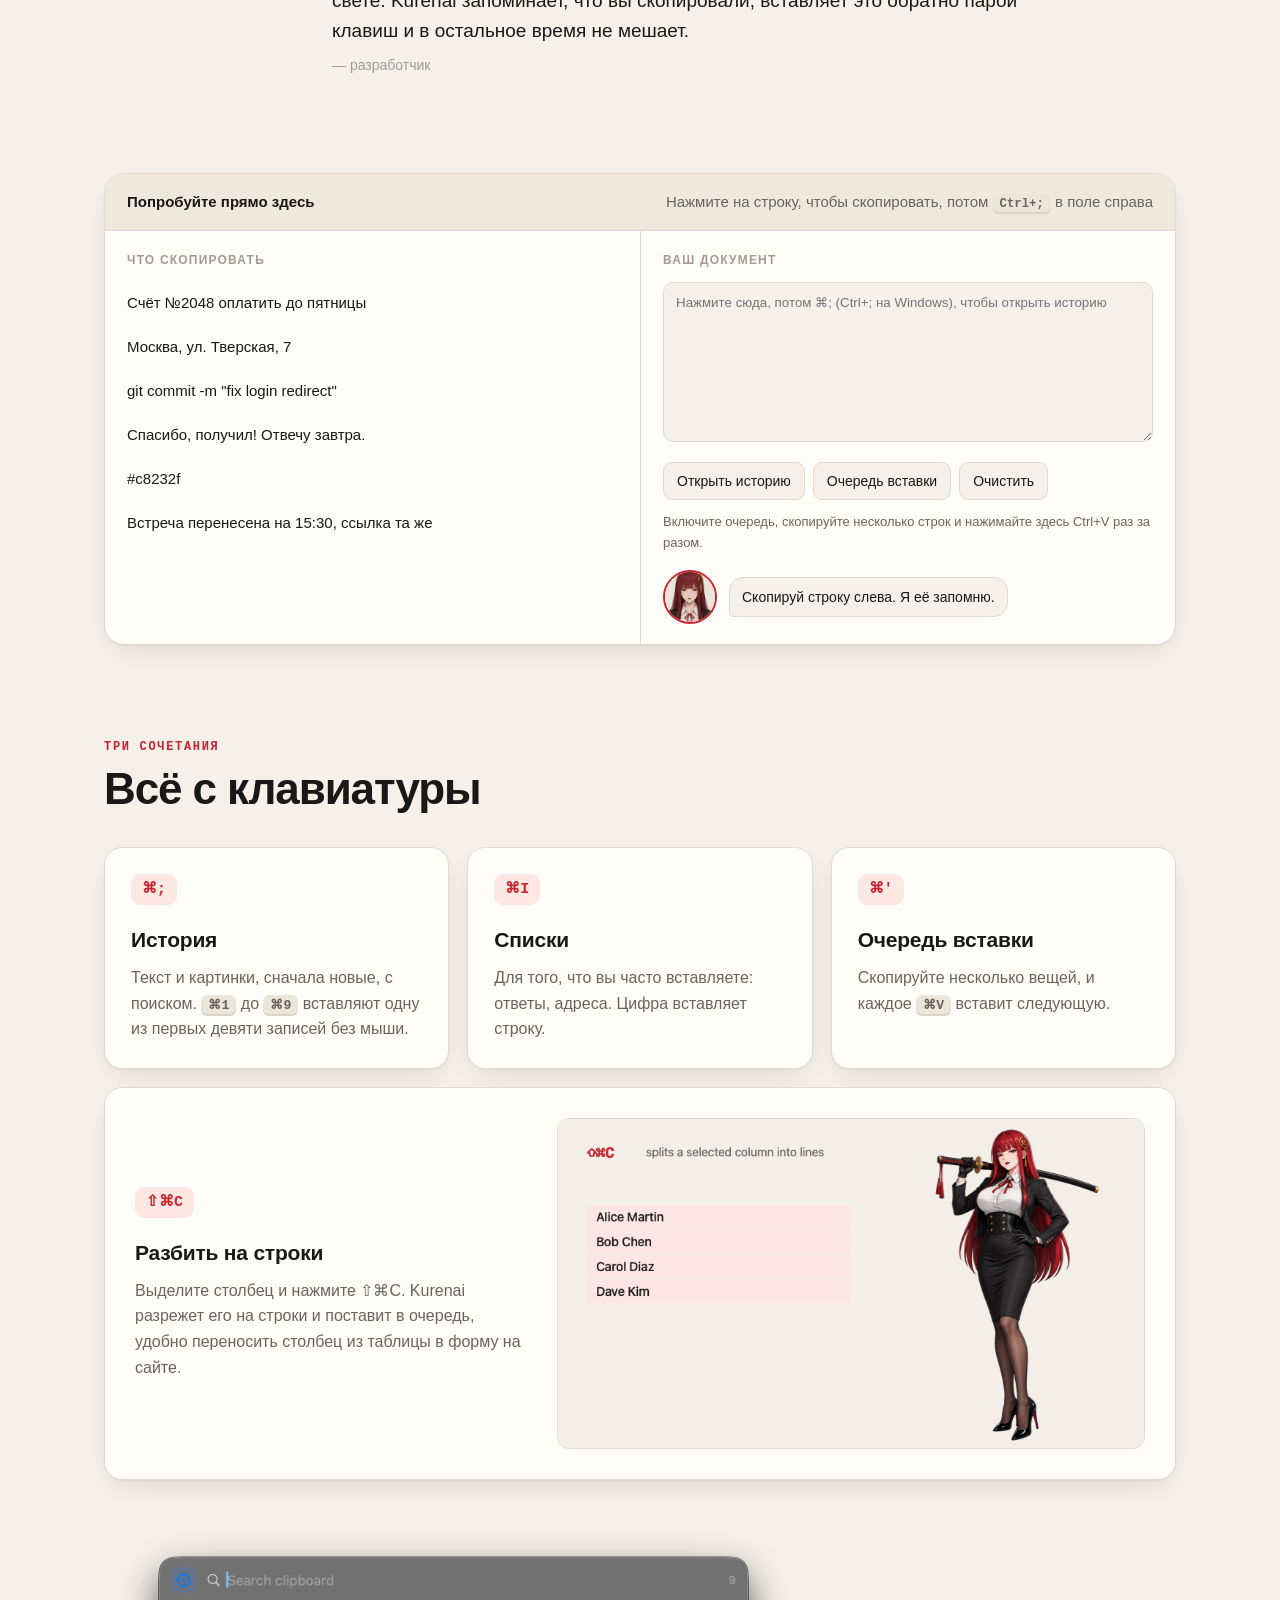
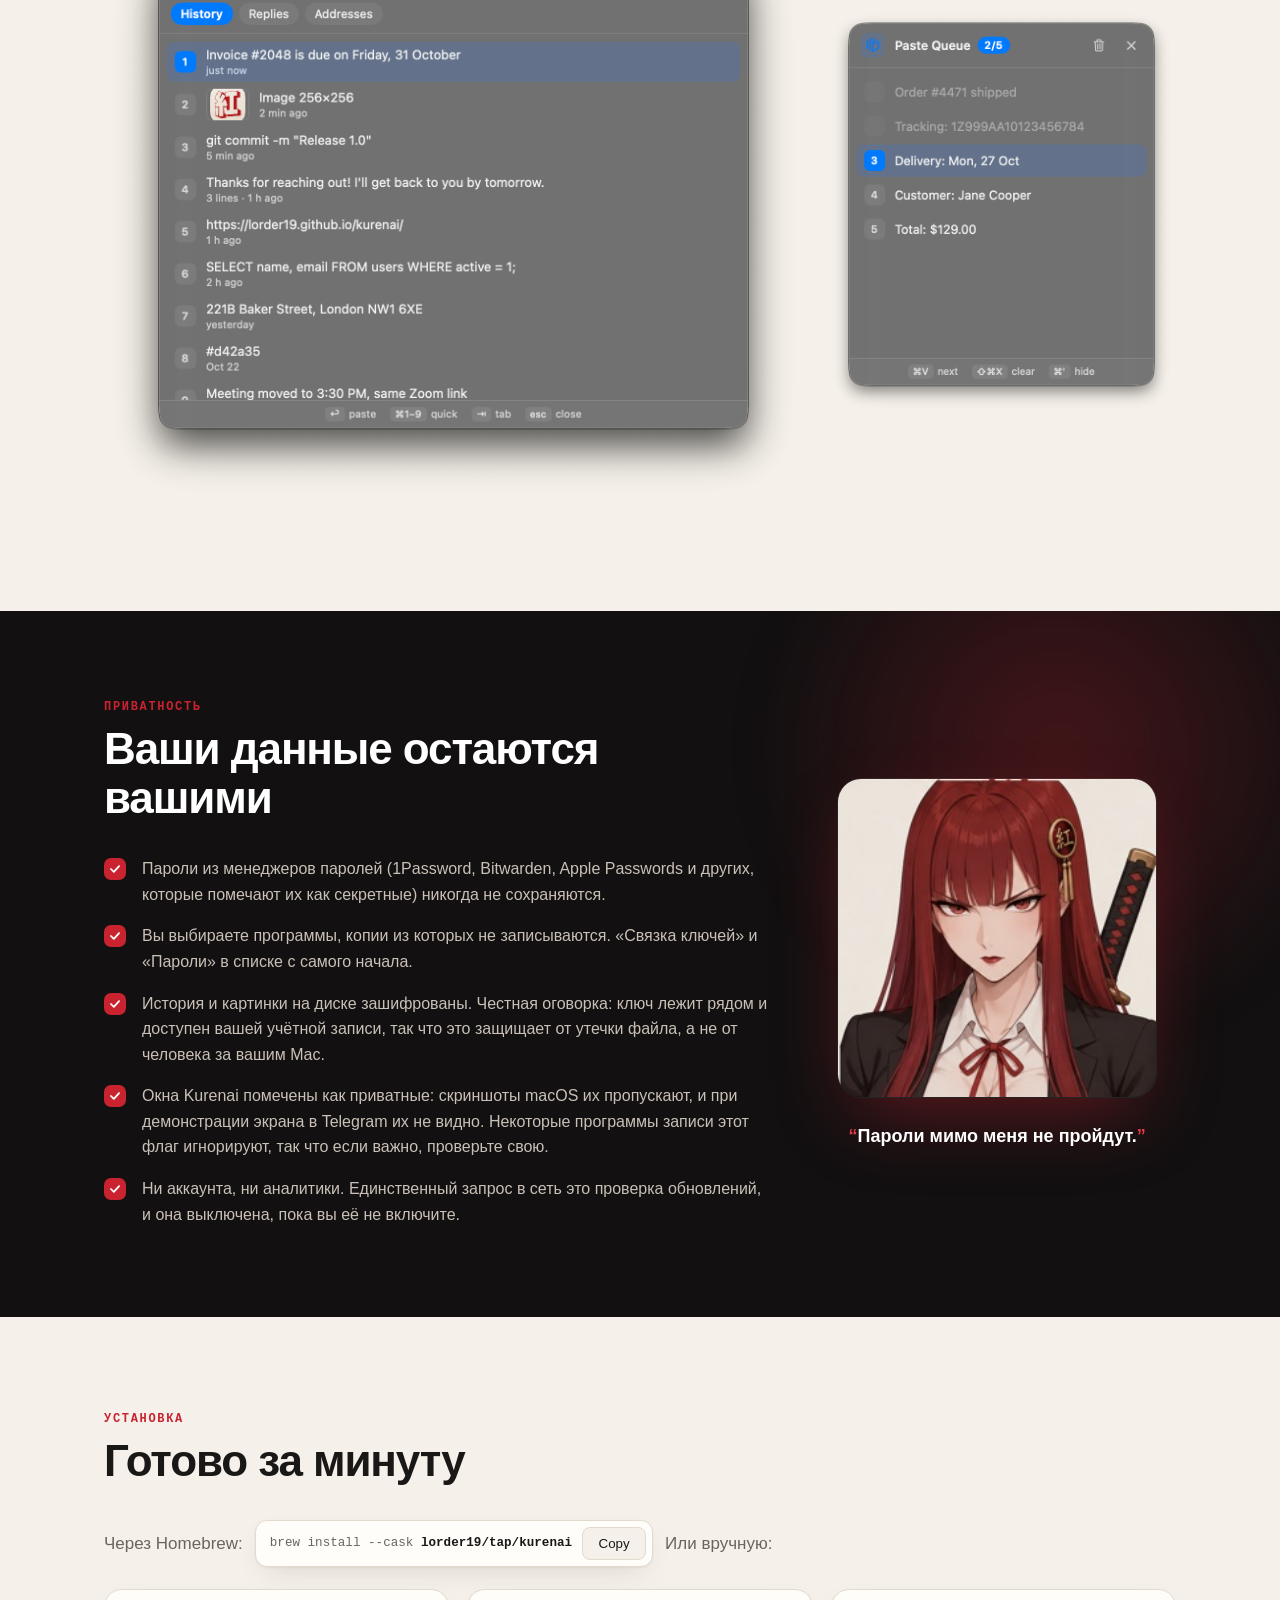
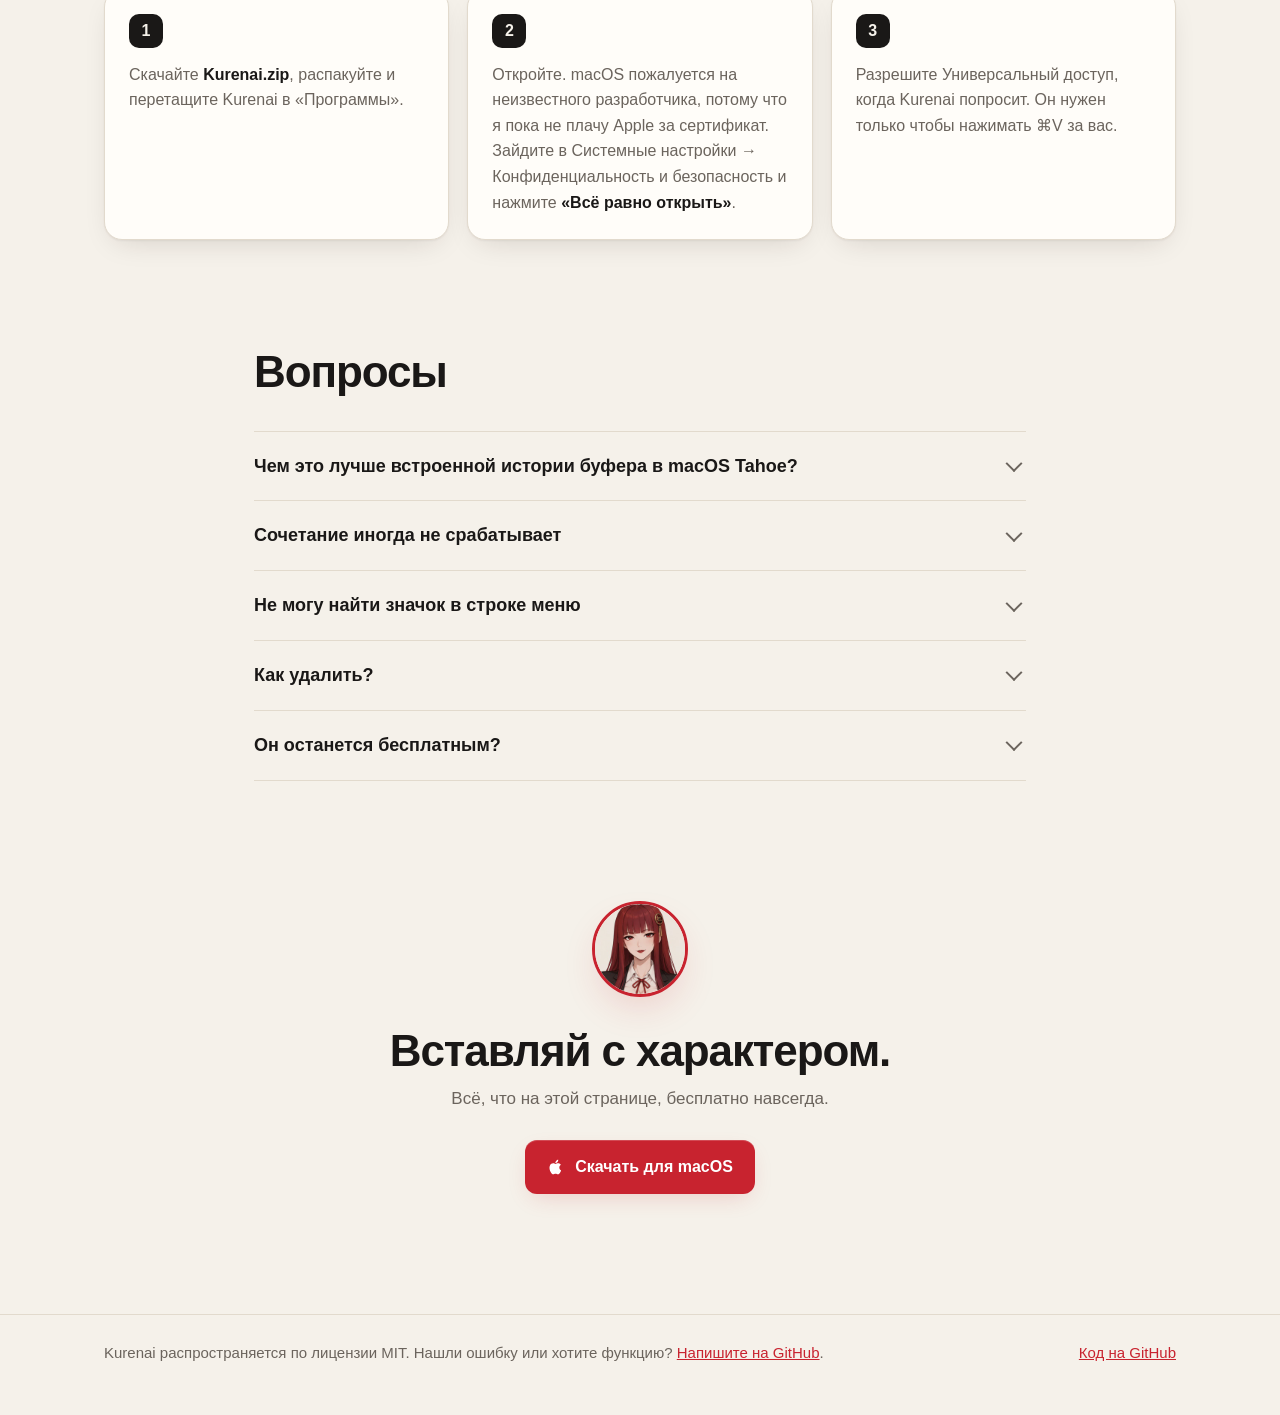
==== commit 5890dfc1: "Landing redesign: sticky nav, animated hero with mascot, keycaps, feature cards, dark privacy block;" ====
--- a/docs/ru/index.html
+++ b/docs/ru/index.html
@@ -9,321 +9,463 @@
 <link rel="alternate" hreflang="ru" href="https://lorder19.github.io/kurenai/ru/">
 <link rel="alternate" hreflang="zh-Hans" href="https://lorder19.github.io/kurenai/zh/">
 <link rel="alternate" hreflang="x-default" href="https://lorder19.github.io/kurenai/">
+<link rel="canonical" href="https://lorder19.github.io/kurenai/ru/">
 <meta name="yandex-verification" content="3db8ea6a66ca079a" />
 <link rel="icon" href="../icon.png">
+<meta name="theme-color" content="#f5f1ea" media="(prefers-color-scheme: light)">
+<meta name="theme-color" content="#0f0e0e" media="(prefers-color-scheme: dark)">
 <meta property="og:title" content="Kurenai">
 <meta property="og:description" content="История буфера обмена для Mac. Маленький, бесплатный, с открытым кодом.">
 <meta property="og:image" content="https://lorder19.github.io/kurenai/social.png">
 <meta name="twitter:card" content="summary_large_image">
+<link rel="preload" as="image" href="../mascot/kurenai.png">
 <style>
-  :root {
-    --paper: #f3efe8; --ink: #1b1918; --soft: #6d6660; --line: #d9d2c7; --card: #fbf9f5;
-    --red: #c8232f; --red-ink: #8f141d; --key: #e8e2d8; --hl: #fde7e3;
-  }
-  @media (prefers-color-scheme: dark) {
-    :root { --paper: #131211; --ink: #ece7df; --soft: #9a938a; --line: #2c2926; --card: #1b1917; --key: #2a2724; --hl: #3a1d1e; }
-  }
-  * { box-sizing: border-box; }
-  html { -webkit-text-size-adjust: 100%; }
-  body { margin: 0; background: var(--paper); color: var(--ink);
-         font: 17px/1.6 -apple-system, BlinkMacSystemFont, "Helvetica Neue", sans-serif; }
-  a { color: var(--red); }
-  .wrap { max-width: 880px; margin: 0 auto; padding: 0 20px; }
-  kbd { font: 600 0.82em/1 ui-monospace, "SF Mono", Menlo, monospace; background: var(--key); border-radius: 5px;
-        padding: 3px 6px; white-space: nowrap; }
-
-  header { padding: 56px 0 8px; display: grid; grid-template-columns: auto 1fr; gap: 22px; align-items: center; }
-  header img { width: 88px; height: 88px; }
-  h1 { font-size: 44px; line-height: 1; margin: 0 0 6px; letter-spacing: -0.02em; }
-  .lede { margin: 0; color: var(--soft); font-size: 19px; }
-  .get { display: flex; flex-wrap: wrap; gap: 10px 18px; align-items: center; margin: 26px 0 0; }
-  .btn { background: var(--red); color: #fff; text-decoration: none; padding: 12px 20px; border-radius: 10px; font-weight: 600; }
-  .btn:hover { background: var(--red-ink); }
-  code { font: 0.9em ui-monospace, "SF Mono", Menlo, monospace; background: var(--key); padding: 2px 6px; border-radius: 5px; }
-  .meta { color: var(--soft); font-size: 14px; }
-
-  .note { margin: 40px 0 0; }
-  .note, section > p, ul.plain, ol.steps, details p { max-width: 680px; }
-  .demo { display: block; width: 100%; height: auto; margin: 36px 0 0; border-radius: 14px; border: 1px solid var(--line); }
-
-  /* playground */
-  .play { margin: 44px 0 0; border: 1px solid var(--line); border-radius: 14px; background: var(--card); overflow: hidden; }
-  .play-head { display: flex; justify-content: space-between; gap: 12px; flex-wrap: wrap; padding: 14px 18px;
-               border-bottom: 1px solid var(--line); font-size: 15px; }
-  .play-head b { font-weight: 600; }
-  .play-head span { color: var(--soft); }
-  .play-body { display: grid; grid-template-columns: 1fr 1fr; }
-  .col { padding: 16px 18px; }
-  .col + .col { border-left: 1px solid var(--line); }
-  .col h3 { margin: 0 0 10px; font-size: 13px; font-weight: 600; color: var(--soft); text-transform: uppercase; letter-spacing: .06em; }
-  .src { list-style: none; margin: 0; padding: 0; }
-  .src li { padding: 7px 10px; margin: 0 -10px; border-radius: 7px; cursor: pointer; font-size: 15px; }
-  .src li:hover { background: var(--hl); }
-  .src li.copied { animation: flash .5s; }
-  @keyframes flash { from { background: var(--red); color: #fff; } }
-  textarea { width: 100%; min-height: 150px; resize: vertical; border: 1px solid var(--line); border-radius: 8px;
-             background: var(--paper); color: var(--ink); font: 15px/1.5 inherit; font-family: inherit; padding: 10px; }
-  textarea:focus { outline: 2px solid var(--red); outline-offset: -1px; }
-  .row { display: flex; flex-wrap: wrap; gap: 8px; margin-top: 10px; }
-  .row button { font: inherit; font-size: 14px; border: 1px solid var(--line); background: var(--paper); color: var(--ink);
-                padding: 6px 11px; border-radius: 8px; cursor: pointer; }
-  .row button[aria-pressed="true"] { background: var(--red); border-color: var(--red); color: #fff; }
-
-  .panel { position: absolute; left: 50%; top: 18px; transform: translateX(-50%); width: min(420px, calc(100% - 24px));
-           background: var(--card); border: 1px solid var(--line); border-radius: 12px; box-shadow: 0 20px 50px rgba(0,0,0,.25);
-           display: none; z-index: 3; }
-  .panel.open { display: block; }
-  .panel input { width: 100%; border: 0; border-bottom: 1px solid var(--line); background: transparent; color: var(--ink);
-                 font: inherit; padding: 12px 14px; outline: none; }
-  .panel ol { list-style: none; margin: 0; padding: 6px; max-height: 260px; overflow: auto; }
-  .panel li { display: flex; gap: 10px; align-items: center; padding: 7px 8px; border-radius: 7px; cursor: pointer; font-size: 15px; }
-  .panel li.sel { background: var(--hl); }
-  .panel li i { font-style: normal; font: 600 12px ui-monospace, Menlo, monospace; width: 20px; height: 20px; border-radius: 5px;
-                display: grid; place-items: center; background: var(--key); flex: none; }
-  .panel li.sel i { background: var(--red); color: #fff; }
-  .panel .empty { padding: 14px; color: var(--soft); font-size: 15px; }
-  .stage { position: relative; }
-  .queue { margin: 12px 0 0; padding: 0; list-style: none; font-size: 14px; }
-  .queue li { padding: 3px 0; color: var(--ink); }
-  .queue li.used { color: var(--soft); text-decoration: line-through; }
-  .queue li.next::before { content: "→ "; color: var(--red); }
-  .hint { color: var(--soft); font-size: 13px; margin: 8px 0 0; }
-
-  section { margin: 64px 0 0; }
-  h2 { font-size: 26px; letter-spacing: -0.01em; margin: 0 0 14px; }
-  ul.plain { padding-left: 20px; margin: 0; }
-  ul.plain li { margin: 8px 0; }
-  .shots { display: grid; grid-template-columns: 2fr 1fr; gap: 16px; align-items: center; margin-top: 22px; }
-  .shots img { width: 100%; height: auto; }
-  ol.steps li { margin: 8px 0; }
-  details { border-top: 1px solid var(--line); padding: 12px 0; }
-  details:last-of-type { border-bottom: 1px solid var(--line); }
-  summary { cursor: pointer; font-weight: 600; }
-  details p { color: var(--soft); margin: 8px 0 0; }
-  footer { margin: 72px 0 0; padding: 22px 0 48px; border-top: 1px solid var(--line); color: var(--soft); font-size: 15px; }
-
-  @media (max-width: 640px) {
-    header { grid-template-columns: 1fr; }
-    h1 { font-size: 36px; }
-    .play-body { grid-template-columns: 1fr; }
-    .col + .col { border-left: 0; border-top: 1px solid var(--line); }
-    .shots { grid-template-columns: 1fr; }
-    .langs { position: static; text-align: right; padding-top: 14px; }
-    header { padding-top: 20px; }
-  }
-  .langs { position: absolute; top: 18px; right: 20px; font-size: 14px; color: var(--soft); }
-  .langs a { color: var(--soft); text-decoration: none; margin-left: 10px; }
-  .langs a[aria-current] { color: var(--ink); font-weight: 600; }
-  .wrap { position: relative; }
-
-  /* mascot */
-  .top { display: grid; grid-template-columns: 1fr 250px; gap: 0 24px; }
-  .mascot { grid-column: 2; grid-row: 1 / span 3; position: relative; margin: 36px 0 -40px; align-self: end; }
-  .mascot img { display: block; width: 100%; height: auto; transform-origin: 50% 100%; animation: breathe 5s ease-in-out infinite; }
-  @keyframes breathe { 50% { transform: scale(1.006, 1.012); } }
-  .say { position: absolute; right: 72%; top: 50%; width: max-content; max-width: 200px; background: var(--card); border: 1px solid var(--line);
-         border-radius: 12px; padding: 8px 12px; font-size: 14px; box-shadow: 0 6px 20px rgba(0,0,0,.08); }
-  .say::after { content: ""; position: absolute; right: -7px; top: 14px; width: 12px; height: 12px; background: var(--card);
-                border: 1px solid var(--line); border-width: 1px 1px 0 0; transform: rotate(45deg); }
-  .kr { display: flex; gap: 10px; align-items: center; margin: 12px 0 0; min-height: 52px; }
-  .kr img { width: 52px; height: 52px; border-radius: 50%; object-fit: cover; object-position: 50% 15%; flex: none;
-            border: 2px solid var(--line); transition: transform .2s; }
-  .kr img.pop { transform: scale(1.12); }
-  .kr span { font-size: 14px; background: var(--paper); border: 1px solid var(--line); border-radius: 10px; padding: 6px 10px; }
-  .priv { display: grid; grid-template-columns: 1fr 170px; gap: 24px; align-items: start; }
-  .priv figure { margin: 0; text-align: center; }
-  .priv figure img { width: 170px; height: 170px; border-radius: 18px; object-fit: cover; object-position: 50% 10%; display: block; }
-  .priv figcaption { font-size: 14px; font-weight: 600; margin-top: 8px; color: var(--red); }
-  @media (max-width: 760px) {
-    .top { grid-template-columns: 1fr; }
-    .mascot { display: none; }
-    .priv { grid-template-columns: 1fr; }
-    .priv figure { display: none; }
-  }
-  @media (prefers-reduced-motion: reduce) { .mascot img { animation: none; } }
+:root {
+  --paper: #f5f1ea; --paper-2: #efe8dd; --ink: #1a1817; --soft: #6b645d; --faint: #a39b91; --line: #e2dacd; --card: #fffdf9;
+  --red: #c8232f; --red-2: #e03a45; --red-ink: #8f141d; --key: #ece5da; --hl: #fde7e3; --glow: rgba(200, 35, 47, .22);
+  --shadow: 0 1px 2px rgba(40, 20, 10, .05), 0 10px 30px -12px rgba(40, 20, 10, .18);
+  --radius: 18px;
+}
+@media (prefers-color-scheme: dark) {
+  :root { --paper: #0f0e0e; --paper-2: #161414; --ink: #efe9e1; --soft: #a39b92; --faint: #6b645d; --line: #2a2725; --card: #181615;
+          --key: #26231f; --hl: #3a1d1e; --glow: rgba(224, 58, 69, .28); --shadow: 0 1px 2px rgba(0,0,0,.4), 0 14px 40px -14px rgba(0,0,0,.7); }
+}
+* { box-sizing: border-box; }
+html { overflow-x: clip; -webkit-text-size-adjust: 100%; scroll-behavior: smooth; scroll-padding-top: 76px; }
+body { margin: 0; background: var(--paper); color: var(--ink); overflow-x: hidden;
+       font: 17px/1.6 -apple-system, BlinkMacSystemFont, "SF Pro Text", "Helvetica Neue", "PingFang SC", sans-serif; -webkit-font-smoothing: antialiased; }
+a { color: var(--red); }
+img { max-width: 100%; }
+.wrap { max-width: 1120px; margin: 0 auto; padding: 0 24px; }
+kbd { font: 600 .82em/1 ui-monospace, "SF Mono", Menlo, monospace; background: var(--key); border-radius: 6px; padding: 3px 7px;
+      white-space: nowrap; box-shadow: inset 0 -2px 0 rgba(0,0,0,.08); }
+code { font: .9em ui-monospace, "SF Mono", Menlo, monospace; }
+
+/* nav */
+.nav { position: sticky; top: 0; z-index: 20; transition: background .3s, box-shadow .3s, backdrop-filter .3s; }
+.nav.solid { background: color-mix(in srgb, var(--paper) 78%, transparent); backdrop-filter: saturate(1.6) blur(16px);
+             -webkit-backdrop-filter: saturate(1.6) blur(16px); box-shadow: 0 1px 0 var(--line); }
+.nav .wrap { display: flex; align-items: center; gap: 28px; height: 64px; }
+.brand { display: flex; align-items: center; gap: 10px; font-weight: 700; font-size: 18px; color: var(--ink); text-decoration: none; letter-spacing: -.01em; }
+.brand img { width: 30px; height: 30px; }
+.nav .links { display: flex; gap: 22px; margin-left: 12px; }
+.nav .links a, .langs a { color: var(--soft); text-decoration: none; font-size: 15px; transition: color .2s; }
+.nav .links a:hover, .langs a:hover { color: var(--ink); }
+.langs { margin-left: auto; display: flex; gap: 12px; }
+.langs a[aria-current] { color: var(--ink); font-weight: 600; }
+.btn { display: inline-flex; align-items: center; gap: 10px; background: var(--red); color: #fff; text-decoration: none; font-weight: 600;
+       padding: 14px 22px; border-radius: 12px; border: 0; cursor: pointer; font-size: 16px; position: relative; overflow: hidden;
+       box-shadow: 0 8px 24px -8px var(--glow), inset 0 1px 0 rgba(255,255,255,.18); transition: transform .2s, box-shadow .2s, background .2s; }
+.btn:hover { background: var(--red-2); transform: translateY(-1px); box-shadow: 0 14px 30px -10px var(--glow), inset 0 1px 0 rgba(255,255,255,.2); }
+.btn::after { content: ""; position: absolute; inset: 0; background: linear-gradient(110deg, transparent 30%, rgba(255,255,255,.28) 50%, transparent 70%);
+              transform: translateX(-120%); animation: shine 5s ease-in-out infinite 2s; }
+@keyframes shine { 0%, 70% { transform: translateX(-120%); } 85%, 100% { transform: translateX(120%); } }
+.btn.sm { padding: 9px 15px; font-size: 14px; border-radius: 10px; }
+.btn svg { width: 18px; height: 18px; flex: none; }
+.ghost { color: var(--ink); text-decoration: none; font-weight: 600; padding: 14px 6px; display: inline-flex; gap: 6px; align-items: center; }
+.ghost span { transition: transform .2s; } .ghost:hover span { transform: translateX(4px); }
+
+/* hero */
+.hero { position: relative; padding: 40px 0 30px; }
+.hero .herogrid { display: grid; grid-template-columns: 1.05fr .95fr; align-items: center; gap: 24px; min-height: 640px; }
+.glow { position: absolute; z-index: 0; border-radius: 50%; filter: blur(70px); pointer-events: none; }
+.glow.a { width: 520px; height: 520px; right: 4%; top: 30px; background: radial-gradient(circle, var(--glow), transparent 65%); animation: pulse 7s ease-in-out infinite; }
+.glow.b { width: 360px; height: 360px; left: -120px; top: 260px; background: radial-gradient(circle, rgba(201,162,74,.16), transparent 65%); animation: pulse 9s ease-in-out infinite 1s; }
+@keyframes pulse { 50% { transform: scale(1.12); opacity: .75; } }
+.copy { position: relative; z-index: 2; }
+.eyebrow { display: inline-flex; align-items: center; gap: 8px; font-size: 13px; font-weight: 600; color: var(--soft);
+           border: 1px solid var(--line); background: var(--card); border-radius: 999px; padding: 6px 12px 6px 8px; box-shadow: var(--shadow); }
+.eyebrow i { width: 8px; height: 8px; border-radius: 50%; background: #2fb55d; box-shadow: 0 0 0 4px rgba(47,181,93,.16); }
+h1 { font-size: clamp(42px, 6.2vw, 74px); line-height: 1.02; letter-spacing: -.035em; margin: 22px 0 18px; font-weight: 800; }
+h1 em { font-style: normal; background: linear-gradient(92deg, var(--red) 10%, #e8594f 55%, var(--red-ink) 95%);
+        -webkit-background-clip: text; background-clip: text; color: transparent; }
+.lede { font-size: 20px; color: var(--soft); margin: 0 0 30px; max-width: 30em; }
+.actions { display: flex; flex-wrap: wrap; gap: 12px 18px; align-items: center; }
+.brew { margin: 22px 0 0; display: inline-flex; align-items: center; gap: 10px; background: var(--card); border: 1px solid var(--line);
+        border-radius: 12px; padding: 6px 6px 6px 14px; font-size: 14px; max-width: 100%; box-shadow: var(--shadow); }
+.brew code { color: var(--soft); overflow: hidden; text-overflow: ellipsis; white-space: nowrap; }
+.brew code b { color: var(--ink); font-weight: 600; }
+.brew button { font: 600 13px/1 inherit; font-family: inherit; border: 1px solid var(--line); background: var(--paper); color: var(--ink);
+               padding: 8px 11px; border-radius: 8px; cursor: pointer; min-width: 64px; transition: background .2s; }
+.brew button.ok { background: var(--red); border-color: var(--red); color: #fff; }
+.meta { color: var(--faint); font-size: 14px; margin: 14px 0 0; }
+
+.stage { position: relative; z-index: 1; height: 640px; }
+.kanji { position: absolute; right: 2%; top: 4%; width: 78%; opacity: .07; color: var(--red); }
+@media (prefers-color-scheme: dark) { .kanji { opacity: .1; } }
+.girl { position: absolute; right: 8%; bottom: -10px; height: 108%; will-change: transform; transition: transform .25s ease-out; }
+.girl img { height: 100%; width: auto; display: block; transform-origin: 50% 100%; animation: breathe 5.5s ease-in-out infinite;
+            filter: drop-shadow(0 30px 40px rgba(60, 10, 10, .22)); }
+@keyframes breathe { 50% { transform: scale(1.005, 1.011); } }
+.chip { position: absolute; z-index: 3; display: flex; align-items: center; gap: 9px; background: var(--card); border: 1px solid var(--line);
+        border-radius: 12px; padding: 9px 13px 9px 9px; font-size: 14px; white-space: nowrap; box-shadow: var(--shadow);
+        animation: float 6s ease-in-out infinite; }
+.chip b { font: 700 11px/1 ui-monospace, Menlo, monospace; background: var(--red); color: #fff; width: 22px; height: 22px; border-radius: 6px;
+          display: grid; place-items: center; flex: none; }
+.chip .sw { width: 22px; height: 22px; border-radius: 6px; background: #c8232f; flex: none; }
+.chip.c1 { left: -4%; top: 22%; } .chip.c2 { left: 6%; top: 56%; animation-delay: -2s; } .chip.c3 { right: -2%; top: 70%; animation-delay: -4s; }
+@keyframes float { 50% { transform: translateY(-12px); } }
+.say { position: absolute; z-index: 4; left: 2%; top: 4%; max-width: 260px; background: var(--ink); color: var(--paper);
+       border-radius: 16px 16px 16px 4px; padding: 11px 15px; font-size: 15px; font-weight: 500; box-shadow: var(--shadow); min-height: 46px; }
+.say .cur { display: inline-block; width: 2px; height: 1em; background: currentColor; vertical-align: -2px; margin-left: 2px; animation: blink 1s steps(1) infinite; }
+@keyframes blink { 50% { opacity: 0; } }
+
+/* keycaps */
+.keys { display: flex; flex-wrap: wrap; justify-content: center; gap: 14px 26px; padding: 26px 0 6px; position: relative; z-index: 2; }
+.cap { display: flex; flex-direction: column; align-items: center; gap: 8px; font-size: 13px; color: var(--soft); }
+.cap kbd { font-size: 17px; padding: 12px 16px; min-width: 62px; text-align: center; border-radius: 12px; background: var(--card);
+           border: 1px solid var(--line); box-shadow: 0 4px 0 var(--line), var(--shadow); transition: transform .12s, box-shadow .12s, color .12s; color: var(--ink); }
+.cap.down kbd { transform: translateY(3px); box-shadow: 0 1px 0 var(--line), var(--shadow); color: var(--red); }
+
+/* sections */
+section { padding: 96px 0 0; position: relative; }
+.kicker { font: 700 12px/1 ui-monospace, Menlo, monospace; letter-spacing: .14em; text-transform: uppercase; color: var(--red); }
+h2 { font-size: clamp(30px, 4vw, 44px); letter-spacing: -.025em; line-height: 1.1; margin: 12px 0 34px; font-weight: 800; }
+.window { border-radius: 16px; overflow: hidden; background: var(--card); border: 1px solid var(--line); box-shadow: var(--shadow); }
+.window .bar { height: 38px; display: flex; align-items: center; gap: 8px; padding: 0 14px; border-bottom: 1px solid var(--line); background: var(--paper-2); }
+.window .bar i { width: 12px; height: 12px; border-radius: 50%; background: #ff5f57; } .window .bar i:nth-child(2) { background: #febc2e; } .window .bar i:nth-child(3) { background: #28c840; }
+.window .bar span { margin-left: 10px; font-size: 13px; color: var(--soft); font-weight: 600; }
+.window > img { display: block; width: 100%; height: auto; }
+.demo { max-width: 900px; margin: 70px auto 0; }
+
+.note { display: flex; gap: 18px; align-items: flex-start; max-width: 760px; margin: 70px auto 0; }
+.note img { width: 54px; height: 54px; border-radius: 50%; object-fit: cover; object-position: 50% 12%; flex: none; border: 2px solid var(--line); }
+.note p { margin: 0; font-size: 19px; line-height: 1.6; }
+.note small { display: block; color: var(--faint); margin-top: 8px; font-size: 14px; }
+
+/* features */
+.grid { display: grid; grid-template-columns: repeat(3, 1fr); gap: 18px; }
+.card { background: var(--card); border: 1px solid var(--line); border-radius: var(--radius); padding: 26px; box-shadow: var(--shadow);
+        transition: transform .3s, box-shadow .3s, border-color .3s; position: relative; overflow: hidden; }
+.card:hover { transform: translateY(-4px); border-color: color-mix(in srgb, var(--red) 35%, var(--line)); box-shadow: 0 20px 40px -20px var(--glow), var(--shadow); }
+.card .k { font: 700 15px/1 ui-monospace, Menlo, monospace; color: var(--red); background: var(--hl); padding: 8px 11px; border-radius: 9px; display: inline-block; }
+.card h3 { font-size: 21px; margin: 18px 0 8px; letter-spacing: -.01em; }
+.card p { margin: 0; color: var(--soft); font-size: 16px; }
+.wide { grid-column: 1 / -1; display: grid; grid-template-columns: .8fr 1.2fr; gap: 30px; align-items: center; padding: 30px; }
+.wide img { border-radius: 12px; display: block; width: 100%; height: auto; border: 1px solid var(--line); }
+.shots { display: grid; grid-template-columns: 2fr 1fr; gap: 24px; align-items: center; margin-top: 40px; }
+.shots img { width: 100%; height: auto; display: block; }
+
+/* playground */
+.play { border: 1px solid var(--line); border-radius: 20px; background: var(--card); overflow: hidden; box-shadow: var(--shadow); }
+.play-head { display: flex; justify-content: space-between; gap: 12px; flex-wrap: wrap; padding: 16px 22px; border-bottom: 1px solid var(--line); font-size: 15px; background: var(--paper-2); }
+.play-head b { font-weight: 700; } .play-head span { color: var(--soft); }
+.play-body { display: grid; grid-template-columns: 1fr 1fr; }
+.col { padding: 20px 22px; } .col + .col { border-left: 1px solid var(--line); }
+.col h3 { margin: 0 0 12px; font-size: 12px; font-weight: 700; color: var(--faint); text-transform: uppercase; letter-spacing: .1em; }
+.src { list-style: none; margin: 0; padding: 0; }
+.src li { padding: 9px 12px; margin: 0 -12px 2px; border-radius: 9px; cursor: pointer; font-size: 15px; transition: background .15s, transform .15s; }
+.src li:hover { background: var(--hl); transform: translateX(3px); }
+.src li.copied { animation: flash .55s; }
+@keyframes flash { from { background: var(--red); color: #fff; } }
+textarea { width: 100%; min-height: 160px; resize: vertical; border: 1px solid var(--line); border-radius: 10px; background: var(--paper);
+           color: var(--ink); font: 15px/1.5 inherit; font-family: inherit; padding: 12px; transition: border-color .2s, box-shadow .2s; }
+textarea:focus { outline: none; border-color: var(--red); box-shadow: 0 0 0 4px var(--hl); }
+.row { display: flex; flex-wrap: wrap; gap: 8px; margin-top: 12px; }
+.row button { font: inherit; font-size: 14px; border: 1px solid var(--line); background: var(--paper); color: var(--ink); padding: 7px 13px; border-radius: 9px; cursor: pointer; transition: background .15s, border-color .15s; }
+.row button:hover { border-color: var(--faint); }
+.row button[aria-pressed="true"] { background: var(--red); border-color: var(--red); color: #fff; }
+.panel { position: absolute; left: 50%; top: 18px; transform: translateX(-50%) scale(.98); opacity: 0; pointer-events: none; width: min(420px, calc(100% - 24px));
+         background: var(--card); border: 1px solid var(--line); border-radius: 14px; box-shadow: 0 30px 60px -10px rgba(0,0,0,.35); z-index: 3; transition: opacity .15s, transform .15s; }
+.panel.open { opacity: 1; transform: translateX(-50%) scale(1); pointer-events: auto; }
+.panel input { width: 100%; border: 0; border-bottom: 1px solid var(--line); background: transparent; color: var(--ink); font: inherit; padding: 13px 15px; outline: none; }
+.panel ol { list-style: none; margin: 0; padding: 6px; max-height: 260px; overflow: auto; }
+.panel li { display: flex; gap: 10px; align-items: center; padding: 8px 9px; border-radius: 8px; cursor: pointer; font-size: 15px; }
+.panel li.sel { background: var(--hl); }
+.panel li i { font-style: normal; font: 600 12px ui-monospace, Menlo, monospace; width: 20px; height: 20px; border-radius: 5px; display: grid; place-items: center; background: var(--key); flex: none; }
+.panel li.sel i { background: var(--red); color: #fff; }
+.panel .empty { padding: 14px; color: var(--soft); font-size: 15px; }
+.stagebox { position: relative; }
+.queue { margin: 12px 0 0; padding: 0; list-style: none; font-size: 14px; }
+.queue li { padding: 3px 0; } .queue li.used { color: var(--faint); text-decoration: line-through; }
+.queue li.next::before { content: "→ "; color: var(--red); }
+.hint { color: var(--soft); font-size: 13px; margin: 10px 0 0; }
+.kr { display: flex; gap: 12px; align-items: center; margin: 16px 0 0; }
+.kr img { width: 54px; height: 54px; border-radius: 50%; object-fit: cover; object-position: 50% 15%; flex: none; border: 2px solid var(--red); transition: transform .2s; }
+.kr img.pop { transform: scale(1.12) rotate(-3deg); }
+.kr span { font-size: 14px; background: var(--paper); border: 1px solid var(--line); border-radius: 14px 14px 14px 4px; padding: 8px 12px; }
+
+/* privacy */
+.dark { background: #121011; color: #eee7de; margin-top: 110px; padding: 90px 0; overflow: hidden; position: relative; }
+.dark::before { content: ""; position: absolute; right: -10%; top: -30%; width: 700px; height: 700px; border-radius: 50%;
+                background: radial-gradient(circle, rgba(200,35,47,.28), transparent 60%); filter: blur(30px); }
+.dark .wrap { position: relative; display: grid; grid-template-columns: 1.3fr .7fr; gap: 50px; align-items: center; }
+.dark h2 { color: #fff; }
+.checks { list-style: none; padding: 0; margin: 0; display: grid; gap: 16px; }
+.checks li { display: grid; grid-template-columns: 26px 1fr; gap: 12px; color: #c9c1b7; font-size: 16px; }
+.checks li::before { content: ""; width: 22px; height: 22px; border-radius: 7px; margin-top: 2px;
+  background: var(--red) url("data:image/svg+xml,%3Csvg xmlns='http://www.w3.org/2000/svg' viewBox='0 0 24 24' fill='none' stroke='white' stroke-width='3' stroke-linecap='round' stroke-linejoin='round'%3E%3Cpath d='M5 12l5 5 9-10'/%3E%3C/svg%3E") center/14px no-repeat; }
+.portrait { margin: 0; text-align: center; }
+.portrait img { width: 100%; max-width: 320px; aspect-ratio: 1; object-fit: cover; object-position: 50% 8%; border-radius: 24px;
+                border: 1px solid rgba(255,255,255,.08); box-shadow: 0 30px 80px -20px rgba(200,35,47,.45); }
+.portrait figcaption { margin-top: 16px; font-weight: 700; font-size: 18px; color: #fff; }
+.portrait figcaption::before { content: "“"; color: var(--red-2); }
+.portrait figcaption::after { content: "”"; color: var(--red-2); }
+
+/* install */
+.steps { list-style: none; padding: 0; margin: 0; display: grid; grid-template-columns: repeat(3, 1fr); gap: 18px; counter-reset: s; }
+.steps li { counter-increment: s; background: var(--card); border: 1px solid var(--line); border-radius: var(--radius); padding: 24px; box-shadow: var(--shadow); color: var(--soft); font-size: 16px; }
+.steps li::before { content: counter(s); display: grid; place-items: center; width: 34px; height: 34px; border-radius: 10px; background: var(--ink); color: var(--paper); font-weight: 700; margin-bottom: 14px; }
+.steps b { color: var(--ink); }
+.brewline { display: flex; flex-wrap: wrap; gap: 12px; align-items: center; margin: 0 0 22px; color: var(--soft); }
+
+/* faq */
+.faq { max-width: 820px; }
+details { border-bottom: 1px solid var(--line); padding: 4px 0; }
+details:first-of-type { border-top: 1px solid var(--line); }
+summary { cursor: pointer; font-weight: 600; font-size: 18px; padding: 16px 40px 16px 0; list-style: none; position: relative; }
+summary::-webkit-details-marker { display: none; }
+summary::after { content: ""; position: absolute; right: 6px; top: 50%; width: 10px; height: 10px; border: solid var(--soft); border-width: 0 2px 2px 0;
+                 transform: translateY(-70%) rotate(45deg); transition: transform .25s; }
+details[open] summary::after { transform: translateY(-30%) rotate(-135deg); }
+details p { color: var(--soft); margin: 0 0 18px; max-width: 700px; }
+
+/* final cta */
+.end { text-align: center; padding: 120px 0 40px; }
+.end img { width: 96px; height: 96px; border-radius: 50%; object-fit: cover; object-position: 50% 12%; border: 3px solid var(--red); box-shadow: 0 16px 40px -12px var(--glow); }
+.end h2 { margin: 22px 0 10px; }
+.end p { color: var(--soft); margin: 0 0 28px; }
+footer { border-top: 1px solid var(--line); padding: 26px 0 50px; color: var(--soft); font-size: 15px; margin-top: 80px; }
+footer .wrap { display: flex; justify-content: space-between; gap: 20px; flex-wrap: wrap; }
+
+/* scroll reveal */
+.reveal { opacity: 0; transform: translateY(26px); transition: opacity .8s cubic-bezier(.2,.7,.2,1), transform .8s cubic-bezier(.2,.7,.2,1); transition-delay: var(--d, 0s); }
+.reveal.in { opacity: 1; transform: none; }
+.hero .copy > * { animation: rise .9s cubic-bezier(.2,.7,.2,1) both; }
+.hero .copy > *:nth-child(2) { animation-delay: .08s; } .hero .copy > *:nth-child(3) { animation-delay: .16s; }
+.hero .copy > *:nth-child(4) { animation-delay: .24s; } .hero .copy > *:nth-child(5) { animation-delay: .32s; } .hero .copy > *:nth-child(6) { animation-delay: .4s; }
+.stage { animation: fadein 1.4s ease both .2s; }
+@keyframes rise { from { opacity: 0; transform: translateY(18px); } }
+@keyframes fadein { from { opacity: 0; transform: translateX(30px); } }
+
+@media (max-width: 900px) {
+  .nav .links { display: none; }
+  .hero .herogrid { grid-template-columns: 1fr; min-height: 0; }
+  .stage { height: 520px; }
+  .girl { right: 50%; transform: translateX(50%); }
+  .chip.c1 { left: 0; } .chip.c3 { right: 0; }
+  .grid, .steps { grid-template-columns: 1fr; }
+  .wide { grid-template-columns: 1fr; }
+  .dark .wrap { grid-template-columns: 1fr; }
+  .portrait img { max-width: 220px; }
+  .play-body { grid-template-columns: 1fr; }
+  .col + .col { border-left: 0; border-top: 1px solid var(--line); }
+  .shots { grid-template-columns: 1fr; }
+}
+@media (max-width: 520px) {
+  .wrap { padding: 0 16px; }
+  .nav .btn.sm { display: none; }
+  .stage { height: 440px; }
+  .chip { font-size: 13px; } .chip.c2 { display: none; }
+  .say { max-width: 200px; font-size: 14px; }
+  h1 { font-size: 38px; }
+  .lede { font-size: 18px; }
+  .brew { display: flex; width: 100%; }
+  .brew code { font-size: 12px; white-space: normal; word-break: break-word; }
+  .chip { max-width: 72%; overflow: hidden; text-overflow: ellipsis; }
+  .chip.c3 { right: 2%; }
+  .actions .btn { width: 100%; justify-content: center; }
+  section { padding-top: 72px; }
+}
+@media (prefers-reduced-motion: reduce) {
+  *, *::before, *::after { animation: none !important; transition: none !important; }
+  .reveal { opacity: 1; transform: none; }
+}
 </style>
 </head>
 <body>
-<div class="wrap">
-  <nav class="langs"><a href="../">English</a><a href="../ru/" aria-current="page">Русский</a><a href="../zh/">中文</a></nav>
-  <div class="top">
-  <header>
-    <img src="../icon.png" alt="Kurenai icon">
-    <div>
-      <h1>Kurenai</h1>
+<nav class="nav" id="nav"><div class="wrap">
+  <a class="brand" href="../ru/"><img src="../icon.png" alt="">Kurenai</a>
+  <div class="links"><a href="#features">Возможности</a><a href="#privacy">Приватность</a><a href="#install">Установка</a><a href="#faq">Вопросы</a></div>
+  <div class="langs"><a href="../">EN</a><a href="../ru/" aria-current="page">RU</a><a href="../zh/">中文</a></div>
+  <a class="btn sm" href="https://github.com/Lorder19/kurenai/releases/latest">Скачать</a>
+</div></nav>
+
+<header class="hero">
+  <div class="glow a"></div><div class="glow b"></div>
+  <div class="wrap herogrid">
+    <div class="copy">
+      <span class="eyebrow"><i></i>Бесплатно · Открытый код · macOS 14+</span>
+      <h1>Буфер обмена<br><em>с острой памятью.</em></h1>
       <p class="lede">История буфера обмена для Mac. Маленький, бесплатный, с открытым кодом.</p>
+      <div class="actions">
+        <a class="btn" href="https://github.com/Lorder19/kurenai/releases/latest"><svg viewBox="0 0 24 24" fill="currentColor" aria-hidden="true"><path d="M16.4 12.6c0-2.4 2-3.6 2.1-3.7-1.1-1.7-2.9-1.9-3.5-1.9-1.5-.2-2.9.9-3.7.9-.8 0-1.9-.9-3.2-.8-1.6 0-3.1 1-4 2.4-1.7 3-.4 7.4 1.2 9.8.8 1.2 1.8 2.5 3 2.4 1.2 0 1.7-.8 3.1-.8 1.5 0 1.9.8 3.2.8 1.3 0 2.1-1.2 2.9-2.4.9-1.4 1.3-2.7 1.3-2.8 0 0-2.4-.9-2.4-3.9zM14 5.4c.7-.8 1.1-1.9 1-3-1 0-2.1.7-2.8 1.5-.6.7-1.2 1.8-1 2.9 1.1.1 2.1-.6 2.8-1.4z"/></svg>Скачать для macOS</a>
+        <a class="ghost" href="#play">Попробовать в браузере <span>→</span></a>
+      </div>
+      <div class="brew"><code>brew install --cask <b>lorder19/tap/kurenai</b></code><button id="brew" data-ok="Скопировано">Copy</button></div>
+      <p class="meta">Apple Silicon и Intel · около 2 МБ · MIT</p>
     </div>
-  </header>
-  <div class="get">
-    <a class="btn" href="https://github.com/Lorder19/kurenai/releases/latest">Скачать для macOS</a>
-    <span class="meta">macOS 14+, Apple Silicon и Intel, около 2 МБ</span>
-    <a href="https://github.com/Lorder19/kurenai">Код на GitHub</a>
+    <div class="stage" id="stage" aria-hidden="false">
+      <svg class="kanji" viewBox="190 180 650 670" aria-hidden="true"><path fill="currentColor" d="M477.7 769.5 L477.7 822.4 L355.4 832.0 L309.4 809.3 L275.8 797.7 L207.1 763.3 Q213.3 738.6 216.4 711.1 Q219.5 683.7 221.2 657.9 Q222.9 632.2 223.2 612.3 Q223.6 592.3 223.6 582.7 L223.6 577.9 L216.0 574.5 L209.9 470.1 Q209.9 470.1 224.6 468.4 Q239.4 466.7 258.6 465.3 Q262.0 461.2 265.1 456.7 Q268.2 452.3 271.0 448.1 Q259.3 431.7 243.8 412.4 Q228.4 393.2 208.5 371.9 L251.1 253.1 Q254.5 255.2 259.0 257.6 Q263.4 260.0 267.5 261.4 Q272.3 248.3 276.8 233.9 Q281.3 219.5 286.1 198.2 L381.5 223.6 L450.2 257.9 Q447.5 266.8 445.0 272.3 Q442.6 277.8 439.9 284.0 L457.8 292.9 L457.8 216.0 L733.1 192.0 L801.8 226.3 L801.8 344.4 L724.2 351.3 L724.2 617.1 L748.2 615.0 L816.9 649.3 L816.9 767.5 L523.7 792.2 ZM648.7 630.8 L648.7 310.8 L726.2 303.9 L726.2 199.6 L464.6 222.2 L464.6 326.6 L553.9 319.0 L553.9 639.0 L494.8 643.8 Q490.7 612.9 482.5 569.0 L420.0 589.6 Q424.1 628.7 427.2 660.3 Q430.3 691.9 432.0 710.1 Q433.7 728.3 433.7 728.3 L461.9 717.3 L461.9 750.3 L741.4 726.9 L741.4 622.6 ZM405.6 545.0 Q411.7 543.6 417.6 542.2 Q423.4 540.8 428.2 540.2 Q431.0 553.2 432.3 561.4 Q433.7 569.7 433.7 569.7 L505.1 532.6 Q505.1 532.6 499.3 512.7 Q493.5 492.8 483.5 460.2 Q473.5 427.5 460.5 389.8 L400.1 424.8 Q402.8 431.7 404.9 438.2 Q406.9 444.7 408.3 452.3 Q400.8 453.6 389.1 455.7 Q377.4 457.8 367.8 459.1 Q395.9 421.4 415.5 387.4 Q435.1 353.4 445.7 331.4 Q456.4 309.4 456.4 309.4 L384.3 264.1 Q384.3 264.1 371.6 292.6 Q358.9 321.1 333.5 363.7 Q330.7 359.6 328.0 355.4 Q325.2 351.3 321.8 347.2 Q331.4 328.7 344.8 299.1 Q358.2 269.6 372.6 229.1 L290.9 207.1 Q285.4 229.1 279.2 247.6 Q273.0 266.2 266.8 280.6 L253.1 265.5 L216.0 370.5 Q235.3 389.8 251.1 410.0 Q266.8 430.3 279.2 447.5 Q275.8 453.6 271.3 459.8 Q266.8 466.0 262.0 472.2 Q242.1 473.5 229.4 474.9 Q216.7 476.3 216.7 476.3 L222.2 567.6 Q222.2 567.6 248.7 565.6 Q275.1 563.5 311.5 559.4 L311.5 789.4 L405.6 781.2 ZM284.0 777.1 Q289.5 746.8 292.3 710.5 Q295.0 674.1 295.7 641.8 Q296.4 609.5 296.4 591.7 L296.4 575.2 L230.5 578.6 L230.5 589.6 Q230.5 604.0 229.4 632.9 Q228.4 661.7 225.3 695.3 Q222.2 729.0 215.3 757.8 Z"/></svg>
+      <div class="say" id="say" aria-live="polite"><span id="say-t"></span><span class="cur"></span></div>
+      <div class="girl" id="girl"><img src="../mascot/kurenai.png" width="527" height="1000" alt="Kurenai, маскот приложения: рыжая девушка в чёрном костюме с катаной на плече"></div>
+      <div class="chip c1"><b>1</b>Счёт №2048 до пятницы</div>
+      <div class="chip c2"><span class="sw"></span>#c8232f</div>
+      <div class="chip c3"><b>3</b>Москва, Тверская, 7</div>
+    </div>
   </div>
-
-  <p class="note">Я годами пользовался CleanClip, пока его не сломало обновление macOS. Всё остальное, что я пробовал, было либо по подписке, либо умело всё на свете. Kurenai запоминает, что вы скопировали, вставляет это обратно парой клавиш и в остальное время не мешает.</p>
-    <figure class="mascot"><img src="../mascot/kurenai.png" width="500" height="952" alt="Kurenai, маскот приложения: рыжая девушка в чёрном костюме с катаной на плече"><div class="say">Я помню всё, что ты копируешь.</div></figure>
+  <div class="wrap"><div class="keys" id="keys"><div class="cap"><kbd>⌘;</kbd>история</div><div class="cap"><kbd>⌘1–9</kbd>вставить сразу</div><div class="cap"><kbd>⌘I</kbd>списки</div><div class="cap"><kbd>⌘'</kbd>очередь</div><div class="cap"><kbd>⇧⌘C</kbd>на строки</div></div></div>
+</header>
+
+<main>
+  <div class="wrap">
+    <div class="window demo reveal"><div class="bar"><i></i><i></i><i></i><span>Kurenai</span></div>
+      <img src="../demo.gif" width="800" alt="Kurenai: история, поиск и очередь вставки"></div>
+    <div class="note reveal"><img src="../mascot/neutral.jpg" alt=""><p>Я годами пользовался CleanClip, пока его не сломало обновление macOS. Всё остальное, что я пробовал, было либо по подписке, либо умело всё на свете. Kurenai запоминает, что вы скопировали, вставляет это обратно парой клавиш и в остальное время не мешает.<small>— разработчик</small></p></div>
   </div>
 
-  <img class="demo" src="../demo.gif" width="800" alt="Kurenai: история, поиск и очередь вставки">
-
-  <div class="play" id="play">
-    <div class="play-head"><b>Попробуйте прямо здесь</b><span>Нажмите на строку, чтобы скопировать, потом <kbd id="k-hist">⌘;</kbd> в поле справа</span></div>
-    <div class="play-body">
-      <div class="col">
-        <h3>Что скопировать</h3>
-        <ul class="src" id="src">
-          <li>Счёт №2048 оплатить до пятницы</li>
-          <li>Москва, ул. Тверская, 7</li>
-          <li>git commit -m "fix login redirect"</li>
-          <li>Спасибо, получил! Отвечу завтра.</li>
-          <li>#c8232f</li>
-          <li>Встреча перенесена на 15:30, ссылка та же</li>
-        </ul>
-      </div>
-      <div class="col stage">
-        <h3>Ваш документ</h3>
-        <div class="panel" id="panel" role="dialog" aria-label="История буфера">
-          <input id="q" placeholder="Поиск по буферу" autocomplete="off">
-          <ol id="hist"></ol>
+  <section id="play"><div class="wrap">
+    <div class="play reveal">
+      <div class="play-head"><b>Попробуйте прямо здесь</b><span>Нажмите на строку, чтобы скопировать, потом <kbd id="k-hist">⌘;</kbd> в поле справа</span></div>
+      <div class="play-body">
+        <div class="col"><h3>Что скопировать</h3><ul class="src" id="src"><li>Счёт №2048 оплатить до пятницы</li><li>Москва, ул. Тверская, 7</li><li>git commit -m &quot;fix login redirect&quot;</li><li>Спасибо, получил! Отвечу завтра.</li><li>#c8232f</li><li>Встреча перенесена на 15:30, ссылка та же</li></ul></div>
+        <div class="col stagebox">
+          <h3>Ваш документ</h3>
+          <div class="panel" id="panel" role="dialog" aria-label="История буфера">
+            <input id="q" placeholder="Поиск по буферу" autocomplete="off"><ol id="hist"></ol>
+          </div>
+          <textarea id="doc" placeholder="Нажмите сюда, потом ⌘; (Ctrl+; на Windows), чтобы открыть историю"></textarea>
+          <div class="row"><button id="b-hist">Открыть историю</button><button id="b-queue" aria-pressed="false">Очередь вставки</button><button id="b-clear">Очистить</button></div>
+          <ol class="queue" id="queue"></ol>
+          <p class="hint" id="hint">Включите очередь, скопируйте несколько строк и нажимайте здесь ⌘V раз за разом.</p>
+          <div class="kr" aria-live="polite"><img id="kr-face" src="../mascot/neutral.jpg" alt=""><span id="kr-say">Скопируй строку слева. Я её запомню.</span></div>
         </div>
-        <textarea id="doc" placeholder="Нажмите сюда, потом ⌘; (Ctrl+; на Windows), чтобы открыть историю"></textarea>
-        <div class="row">
-          <button id="b-hist">Открыть историю</button>
-          <button id="b-queue" aria-pressed="false">Очередь вставки</button>
-          <button id="b-clear">Очистить</button>
-        </div>
-        <ol class="queue" id="queue"></ol>
-        <p class="hint" id="hint">Включите очередь, скопируйте несколько строк и нажимайте здесь ⌘V раз за разом.</p>
-        <div class="kr" aria-live="polite"><img id="kr-face" src="../mascot/neutral.jpg" alt=""><span id="kr-say">Скопируй строку слева. Я её запомню.</span></div>
       </div>
     </div>
+  </div></section>
+
+  <section id="features"><div class="wrap">
+    <div class="reveal"><div class="kicker">Три сочетания</div><h2>Всё с клавиатуры</h2></div>
+    <div class="grid">
+      <div class="card reveal"><span class="k">⌘;</span><h3>История</h3><p>Текст и картинки, сначала новые, с поиском. <kbd>⌘1</kbd> до <kbd>⌘9</kbd> вставляют одну из первых девяти записей без мыши.</p></div>
+      <div class="card reveal" style="--d:.08s"><span class="k">⌘I</span><h3>Списки</h3><p>Для того, что вы часто вставляете: ответы, адреса. Цифра вставляет строку.</p></div>
+      <div class="card reveal" style="--d:.16s"><span class="k">⌘'</span><h3>Очередь вставки</h3><p>Скопируйте несколько вещей, и каждое <kbd>⌘V</kbd> вставит следующую.</p></div>
+      <div class="card wide reveal"><div><span class="k">⇧⌘C</span><h3>Разбить на строки</h3><p>Выделите столбец и нажмите ⇧⌘C. Kurenai разрежет его на строки и поставит в очередь, удобно переносить столбец из таблицы в форму на сайте.</p></div>
+        <img src="../split.gif" width="800" height="450" loading="lazy" alt="Kurenai разрезает выделенный столбец на четыре строки для очереди"></div>
+    </div>
+    <div class="shots reveal">
+      <img src="../screenshots/history.png" width="560" loading="lazy" alt="Окно истории Kurenai">
+      <img src="../screenshots/queue.png" width="260" loading="lazy" alt="Окно очереди вставки">
+    </div>
+  </div></section>
+
+  <section class="dark" id="privacy"><div class="wrap">
+    <div class="reveal"><div class="kicker">Приватность</div><h2>Ваши данные остаются вашими</h2><ul class="checks"><li>Пароли из менеджеров паролей (1Password, Bitwarden, Apple Passwords и других, которые помечают их как секретные) никогда не сохраняются.</li><li>Вы выбираете программы, копии из которых не записываются. «Связка ключей» и «Пароли» в списке с самого начала.</li><li>История и картинки на диске зашифрованы. Честная оговорка: ключ лежит рядом и доступен вашей учётной записи, так что это защищает от утечки файла, а не от человека за вашим Mac.</li><li>Окна Kurenai помечены как приватные: скриншоты macOS их пропускают, и при демонстрации экрана в Telegram их не видно. Некоторые программы записи этот флаг игнорируют, так что если важно, проверьте свою.</li><li>Ни аккаунта, ни аналитики. Единственный запрос в сеть это проверка обновлений, и она выключена, пока вы её не включите.</li></ul></div>
+    <figure class="portrait reveal" style="--d:.1s"><img src="../mascot/glare.jpg" loading="lazy" alt=""><figcaption>Пароли мимо меня не пройдут.</figcaption></figure>
+  </div></section>
+
+  <section id="install"><div class="wrap">
+    <div class="reveal"><div class="kicker">Установка</div><h2>Готово за минуту</h2></div>
+    <div class="brewline reveal">Через Homebrew: <div class="brew" style="margin:0"><code>brew install --cask <b>lorder19/tap/kurenai</b></code><button class="brew2" data-ok="Скопировано">Copy</button></div> Или вручную:</div>
+    <ol class="steps"><li class="reveal">Скачайте <b>Kurenai.zip</b>, распакуйте и перетащите Kurenai в «Программы».</li><li class="reveal" style="--d:.08s">Откройте. macOS пожалуется на неизвестного разработчика, потому что я пока не плачу Apple за сертификат. Зайдите в Системные настройки → Конфиденциальность и безопасность и нажмите <b>«Всё равно открыть»</b>.</li><li class="reveal" style="--d:.16s">Разрешите Универсальный доступ, когда Kurenai попросит. Он нужен только чтобы нажимать ⌘V за вас.</li></ol>
+  </div></section>
+
+  <section id="faq"><div class="wrap faq reveal"><h2>Вопросы</h2><details><summary>Чем это лучше встроенной истории буфера в macOS Tahoe?</summary><p>Она хороша, чтобы найти скопированное. Kurenai сделан для вставки: нумерованные записи, списки и очередь, всё с клавиатуры.</p></details><details><summary>Сочетание иногда не срабатывает</summary><p>Когда активно поле пароля, macOS включает Secure Input и блокирует горячие клавиши всех программ. Некоторые менеджеры паролей забывают его выключить. Помогает переключиться в другую программу или перезапустить менеджер паролей. Kurenai в этот момент показывает предупреждение в своём меню.</p></details><details><summary>Не могу найти значок в строке меню</summary><p>На MacBook с вырезом лишние значки прячутся за ним. Сочетания клавиш всё равно работают, а если снова открыть Kurenai через Spotlight, появятся настройки.</p></details><details><summary>Как удалить?</summary><p>Закройте Kurenai, удалите программу, затем папку ~/Library/Application Support/Kurenai.</p></details><details><summary>Он останется бесплатным?</summary><p>Да, всё, что здесь описано, останется бесплатным. Возможно, позже появится платная версия с дополнениями вроде вставки с форматированием, чтобы оплатить аккаунт разработчика Apple.</p></details></div></section>
+
+  <div class="end wrap reveal">
+    <img src="../mascot/smile.jpg" alt="">
+    <h2>Вставляй с характером.</h2><p>Всё, что на этой странице, бесплатно навсегда.</p>
+    <a class="btn" href="https://github.com/Lorder19/kurenai/releases/latest"><svg viewBox="0 0 24 24" fill="currentColor" aria-hidden="true"><path d="M16.4 12.6c0-2.4 2-3.6 2.1-3.7-1.1-1.7-2.9-1.9-3.5-1.9-1.5-.2-2.9.9-3.7.9-.8 0-1.9-.9-3.2-.8-1.6 0-3.1 1-4 2.4-1.7 3-.4 7.4 1.2 9.8.8 1.2 1.8 2.5 3 2.4 1.2 0 1.7-.8 3.1-.8 1.5 0 1.9.8 3.2.8 1.3 0 2.1-1.2 2.9-2.4.9-1.4 1.3-2.7 1.3-2.8 0 0-2.4-.9-2.4-3.9zM14 5.4c.7-.8 1.1-1.9 1-3-1 0-2.1.7-2.8 1.5-.6.7-1.2 1.8-1 2.9 1.1.1 2.1-.6 2.8-1.4z"/></svg>Скачать для macOS</a>
   </div>
-
-  <section>
-    <h2>Три сочетания клавиш</h2>
-    <p><kbd>⌘;</kbd> открывает историю: текст и картинки, сначала новые, с поиском. <kbd>⌘1</kbd> до <kbd>⌘9</kbd> вставляют одну из первых девяти записей без мыши.</p>
-    <p><kbd>⌘I</kbd> открывает списки того, что вы часто вставляете: ответы, адреса. Цифра вставляет строку.</p>
-    <p><kbd>⌘'</kbd> включает очередь вставки. Скопируйте несколько вещей, и каждое <kbd>⌘V</kbd> вставит следующую. <kbd>⇧⌘C</kbd> разбивает выделенный столбец на строки, удобно переносить столбец из таблицы в форму на сайте.</p>
-    <img class="demo" src="../split.gif" width="800" height="450" loading="lazy" alt="Kurenai разрезает выделенный столбец на четыре строки для очереди">
-    <div class="shots">
-      <img src="../screenshots/history.png" width="560" alt="Окно истории Kurenai">
-      <img src="../screenshots/queue.png" width="260" alt="Окно очереди вставки">
-    </div>
-  </section>
-
-  <section>
-    <h2>Ваши данные остаются вашими</h2>
-    <div class="priv">
-    <ul class="plain">
-      <li>Пароли из менеджеров паролей (1Password, Bitwarden, Apple Passwords и других, которые помечают их как секретные) никогда не сохраняются.</li>
-      <li>Вы выбираете программы, копии из которых не записываются. «Связка ключей» и «Пароли» в списке с самого начала.</li>
-      <li>История и картинки на диске зашифрованы. Честная оговорка: ключ лежит рядом и доступен вашей учётной записи, так что это защищает от утечки файла, а не от человека за вашим Mac.</li>
-      <li>Окна Kurenai помечены как приватные: скриншоты macOS их пропускают, и при демонстрации экрана в Telegram их не видно. Некоторые программы записи этот флаг игнорируют, так что если важно, проверьте свою.</li>
-      <li>Ни аккаунта, ни аналитики. Единственный запрос в сеть это проверка обновлений, и она выключена, пока вы её не включите.</li>
-    </ul>
-    <figure><img src="../mascot/glare.jpg" alt=""><figcaption>Пароли мимо меня не пройдут.</figcaption></figure></div>
-  </section>
-
-  <section>
-    <h2>Установка</h2>
-    <p>Через Homebrew: <code>brew install --cask lorder19/tap/kurenai</code>. Или вручную:</p>
-    <ol class="steps">
-      <li>Скачайте <b>Kurenai.zip</b>, распакуйте и перетащите Kurenai в «Программы».</li>
-      <li>Откройте. macOS пожалуется на неизвестного разработчика, потому что я пока не плачу Apple за сертификат. Зайдите в Системные настройки → Конфиденциальность и безопасность и нажмите <b>«Всё равно открыть»</b>.</li>
-      <li>Разрешите Универсальный доступ, когда Kurenai попросит. Он нужен только чтобы нажимать ⌘V за вас.</li>
-    </ol>
-  </section>
-
-  <section>
-    <h2>Вопросы</h2>
-    <details><summary>Чем это лучше встроенной истории буфера в macOS Tahoe?</summary>
-      <p>Она хороша, чтобы найти скопированное. Kurenai сделан для вставки: нумерованные записи, списки и очередь, всё с клавиатуры.</p></details>
-    <details><summary>Сочетание иногда не срабатывает</summary>
-      <p>Когда активно поле пароля, macOS включает Secure Input и блокирует горячие клавиши всех программ. Некоторые менеджеры паролей забывают его выключить. Помогает переключиться в другую программу или перезапустить менеджер паролей. Kurenai в этот момент показывает предупреждение в своём меню.</p></details>
-    <details><summary>Не могу найти значок в строке меню</summary>
-      <p>На MacBook с вырезом лишние значки прячутся за ним. Сочетания клавиш всё равно работают, а если снова открыть Kurenai через Spotlight, появятся настройки.</p></details>
-    <details><summary>Как удалить?</summary>
-      <p>Закройте Kurenai, удалите программу, затем папку ~/Library/Application Support/Kurenai.</p></details>
-    <details><summary>Он останется бесплатным?</summary>
-      <p>Да, всё, что здесь описано, останется бесплатным. Возможно, позже появится платная версия с дополнениями вроде вставки с форматированием, чтобы оплатить аккаунт разработчика Apple.</p></details>
-  </section>
-
-  <footer>
-    Kurenai распространяется по лицензии MIT. Нашли ошибку или хотите функцию? <a href="https://github.com/Lorder19/kurenai/issues">Напишите на GitHub</a>.
-  </footer>
-</div>
+</main>
+
+<footer><div class="wrap"><span>Kurenai распространяется по лицензии MIT. Нашли ошибку или хотите функцию? <a href="https://github.com/Lorder19/kurenai/issues">Напишите на GitHub</a>.</span><a href="https://github.com/Lorder19/kurenai">Код на GitHub</a></div></footer>
 
 <script>
 (() => {
+  const T = {"says": ["Я помню всё, что ты копируешь.", "Пароли? Не сохраняю.", "⌘V. Следующая. ⌘V.", "Без аккаунта. Без слежки."], "kr": {"start": "Скопируй строку слева. Я её запомню.", "copied": "Запомнила. Нажми ⌘; в поле справа, чтобы найти.", "qon": "Очередь включена. Копируй строки, я сохраню порядок.", "left": "Осталось {n}. Жми ⌘V дальше.", "done": "Всё вставлено. Неплохо.", "qoff": "Это обычная вставка. Сначала включи очередь.", "none": "Такого тут нет.", "clear": "Чисто."}, "hint_win": "Включите очередь, скопируйте несколько строк и нажимайте здесь Ctrl+V раз за разом.", "nothing": "Ничего не найдено", "copy_first": "Сначала скопируйте что-нибудь слева"}, P = '../';
   const mac = /Mac|iPhone|iPad/.test(navigator.platform);
-  if (!mac) {
-    document.getElementById('k-hist').textContent = 'Ctrl+;';
-    document.getElementById('hint').textContent = 'Включите очередь, скопируйте несколько строк и нажимайте здесь Ctrl+V раз за разом.';
-  }
+  const keyfix = s => mac ? s : s.replace(/⌘/g, 'Ctrl+');
+  const still = matchMedia('(prefers-reduced-motion: reduce)').matches;
+
+  // nav turns solid once you scroll
+  const nav = document.getElementById('nav');
+  const onScroll = () => nav.classList.toggle('solid', scrollY > 8);
+  addEventListener('scroll', onScroll, { passive: true }); onScroll();
+
+  // scroll reveal
+  const io = new IntersectionObserver(es => es.forEach(e => { if (e.isIntersecting) { e.target.classList.add('in'); io.unobserve(e.target); } }), { rootMargin: '0px 0px -8% 0px' });
+  document.querySelectorAll('.reveal').forEach(el => io.observe(el));
+
+  // the speech bubble types out a few lines in turn
+  const sayT = document.getElementById('say-t');
+  let si = 0;
+  function typeLine() {
+    const text = keyfix(T.says[si++ % T.says.length]);
+    if (still) { sayT.textContent = text; return setTimeout(typeLine, 4000); }
+    let i = 0;
+    const tick = () => { sayT.textContent = text.slice(0, ++i); i < text.length ? setTimeout(tick, 38) : setTimeout(erase, 2600); };
+    const erase = () => { sayT.textContent = text.slice(0, --i); i > 0 ? setTimeout(erase, 16) : setTimeout(typeLine, 300); };
+    tick();
+  }
+  setTimeout(typeLine, 900);
+
+  // the mascot leans a little toward the pointer
+  const girl = document.getElementById('girl'), stage = document.getElementById('stage');
+  if (!still && matchMedia('(min-width: 901px) and (pointer: fine)').matches) {
+    addEventListener('pointermove', e => {
+      const x = e.clientX / innerWidth - .5, y = e.clientY / innerHeight - .5;
+      girl.style.transform = `translate(${x * -14}px, ${y * -8}px)`;
+      stage.querySelector('.kanji').style.transform = `translate(${x * 18}px, ${y * 12}px)`;
+    }, { passive: true });
+  }
+
+  // keycaps press themselves one by one
+  const caps = [...document.querySelectorAll('.cap')];
+  if (!still) { let k = 0; setInterval(() => { const c = caps[k++ % caps.length]; c.classList.add('down'); setTimeout(() => c.classList.remove('down'), 220); }, 1100); }
+  if (!mac) caps.forEach(c => c.querySelector('kbd').textContent = keyfix(c.querySelector('kbd').textContent));
+
+  // copy the brew command
+  document.querySelectorAll('#brew, .brew2').forEach(b => b.onclick = () => {
+    navigator.clipboard?.writeText('brew install --cask lorder19/tap/kurenai').catch(() => {});
+    const was = b.textContent; b.textContent = b.dataset.ok; b.classList.add('ok');
+    setTimeout(() => { b.textContent = was; b.classList.remove('ok'); }, 1400);
+  });
+
+  // playground
+  if (!mac) { document.getElementById('k-hist').textContent = 'Ctrl+;'; document.getElementById('hint').textContent = T.hint_win; }
   const doc = document.getElementById('doc'), panel = document.getElementById('panel'), q = document.getElementById('q');
   const histEl = document.getElementById('hist'), queueEl = document.getElementById('queue'), qBtn = document.getElementById('b-queue');
+  const krFace = document.getElementById('kr-face'), krSay = document.getElementById('kr-say');
   let history = [], queue = [], cursor = 0, sel = 0, queueOn = false;
-
-  const KR = {"copied": "Запомнила. Нажми ⌘; в поле справа, чтобы найти.", "qon": "Очередь включена. Копируй строки, я сохраню порядок.", "left": "Осталось {n}. Жми ⌘V дальше.", "done": "Всё вставлено. Неплохо.", "qoff": "Это обычная вставка. Сначала включи очередь.", "none": "Такого тут нет.", "clear": "Чисто."}, krFace = document.getElementById('kr-face'), krSay = document.getElementById('kr-say');
   function react(face, text) {
-    krFace.src = '../mascot/' + face + '.jpg'; krSay.textContent = mac ? text : text.replace(/⌘/g, 'Ctrl+');
+    krFace.src = P + 'mascot/' + face + '.jpg'; krSay.textContent = keyfix(text);
     krFace.classList.remove('pop'); void krFace.offsetWidth; krFace.classList.add('pop');
     setTimeout(() => krFace.classList.remove('pop'), 220);
   }
-
   function copy(text, el) {
     history = [text, ...history.filter(t => t !== text)].slice(0, 30);
     if (queueOn) queue.push(text);
     navigator.clipboard?.writeText(text).catch(() => {});
     if (el) { el.classList.remove('copied'); void el.offsetWidth; el.classList.add('copied'); }
     renderQueue();
-    react('smirk', queueOn ? KR.left.replace('{n}', queue.length - cursor) : KR.copied);
-  }
-  function filtered() {
-    const s = q.value.trim().toLowerCase();
-    return s ? history.filter(t => t.toLowerCase().includes(s)) : history;
-  }
+    react('smirk', queueOn ? T.kr.left.replace('{n}', queue.length - cursor) : T.kr.copied);
+  }
+  function filtered() { const s = q.value.trim().toLowerCase(); return s ? history.filter(t => t.toLowerCase().includes(s)) : history; }
   function renderHist() {
     const items = filtered();
     sel = Math.min(sel, Math.max(items.length - 1, 0));
     histEl.innerHTML = '';
-    if (!items.length) {
-      histEl.innerHTML = '<li class="empty">' + (history.length ? 'Ничего не найдено' : 'Сначала скопируйте что-нибудь слева') + '</li>';
-      return;
-    }
+    if (!items.length) { histEl.innerHTML = '<li class="empty">' + (history.length ? T.nothing : T.copy_first) + '</li>'; return; }
     items.forEach((t, i) => {
-      const li = document.createElement('li');
-      if (i === sel) li.className = 'sel';
+      const li = document.createElement('li'); if (i === sel) li.className = 'sel';
       const n = document.createElement('i'); n.textContent = i < 9 ? i + 1 : '';
-      li.append(n, document.createTextNode(t));
-      li.onclick = () => pick(t);
-      histEl.append(li);
+      li.append(n, document.createTextNode(t)); li.onclick = () => pick(t); histEl.append(li);
     });
   }
   function renderQueue() {
     queueEl.innerHTML = '';
     if (!queueOn) return;
-    queue.forEach((t, i) => {
-      const li = document.createElement('li');
-      li.textContent = t;
-      li.className = i < cursor ? 'used' : i === cursor ? 'next' : '';
-      queueEl.append(li);
-    });
-  }
-  function insert(text) {
-    const a = doc.selectionStart, b = doc.selectionEnd;
-    doc.value = doc.value.slice(0, a) + text + doc.value.slice(b);
-    doc.selectionStart = doc.selectionEnd = a + text.length;
-  }
+    queue.forEach((t, i) => { const li = document.createElement('li'); li.textContent = t; li.className = i < cursor ? 'used' : i === cursor ? 'next' : ''; queueEl.append(li); });
+  }
+  function insert(text) { const a = doc.selectionStart, b = doc.selectionEnd; doc.value = doc.value.slice(0, a) + text + doc.value.slice(b); doc.selectionStart = doc.selectionEnd = a + text.length; }
   function openPanel() { q.value = ''; sel = 0; renderHist(); panel.classList.add('open'); q.focus(); }
   function closePanel() { panel.classList.remove('open'); doc.focus(); }
   function pick(t) { closePanel(); insert(t + '\n'); copy(t); }
-
   document.querySelectorAll('#src li').forEach(li => li.onclick = () => copy(li.textContent, li));
   document.getElementById('b-hist').onclick = openPanel;
-  document.getElementById('b-clear').onclick = () => { doc.value = ''; queue = []; cursor = 0; renderQueue(); react('calm', KR.clear); };
-  qBtn.onclick = () => { queueOn = !queueOn; qBtn.setAttribute('aria-pressed', queueOn); queue = []; cursor = 0; renderQueue(); if (queueOn) react('neutral', KR.qon); };
-
+  document.getElementById('b-clear').onclick = () => { doc.value = ''; queue = []; cursor = 0; renderQueue(); react('calm', T.kr.clear); };
+  qBtn.onclick = () => { queueOn = !queueOn; qBtn.setAttribute('aria-pressed', queueOn); queue = []; cursor = 0; renderQueue(); if (queueOn) react('neutral', T.kr.qon); };
   const isMod = e => mac ? e.metaKey : e.ctrlKey;
   doc.addEventListener('keydown', e => {
     if (isMod(e) && e.key === ';') { e.preventDefault(); openPanel(); }
@@ -332,11 +474,10 @@
       if (cursor >= queue.length) cursor = 0;
       insert(queue[cursor] + '\n'); cursor++; renderQueue();
       const n = queue.length - cursor;
-      n ? react('smirk', KR.left.replace('{n}', n)) : react('smile', KR.done);
-    }
-    else if (isMod(e) && e.key.toLowerCase() === 'v' && !queueOn && history.length) react('unimpressed', KR.qoff);
+      n ? react('smirk', T.kr.left.replace('{n}', n)) : react('smile', T.kr.done);
+    } else if (isMod(e) && e.key.toLowerCase() === 'v' && !queueOn && history.length) react('unimpressed', T.kr.qoff);
   });
-  q.addEventListener('input', () => { sel = 0; renderHist(); if (q.value.trim() && !filtered().length) react('unimpressed', KR.none); });
+  q.addEventListener('input', () => { sel = 0; renderHist(); if (q.value.trim() && !filtered().length) react('unimpressed', T.kr.none); });
   q.addEventListener('keydown', e => {
     const items = filtered();
     if (e.key === 'Escape') { e.preventDefault(); closePanel(); }
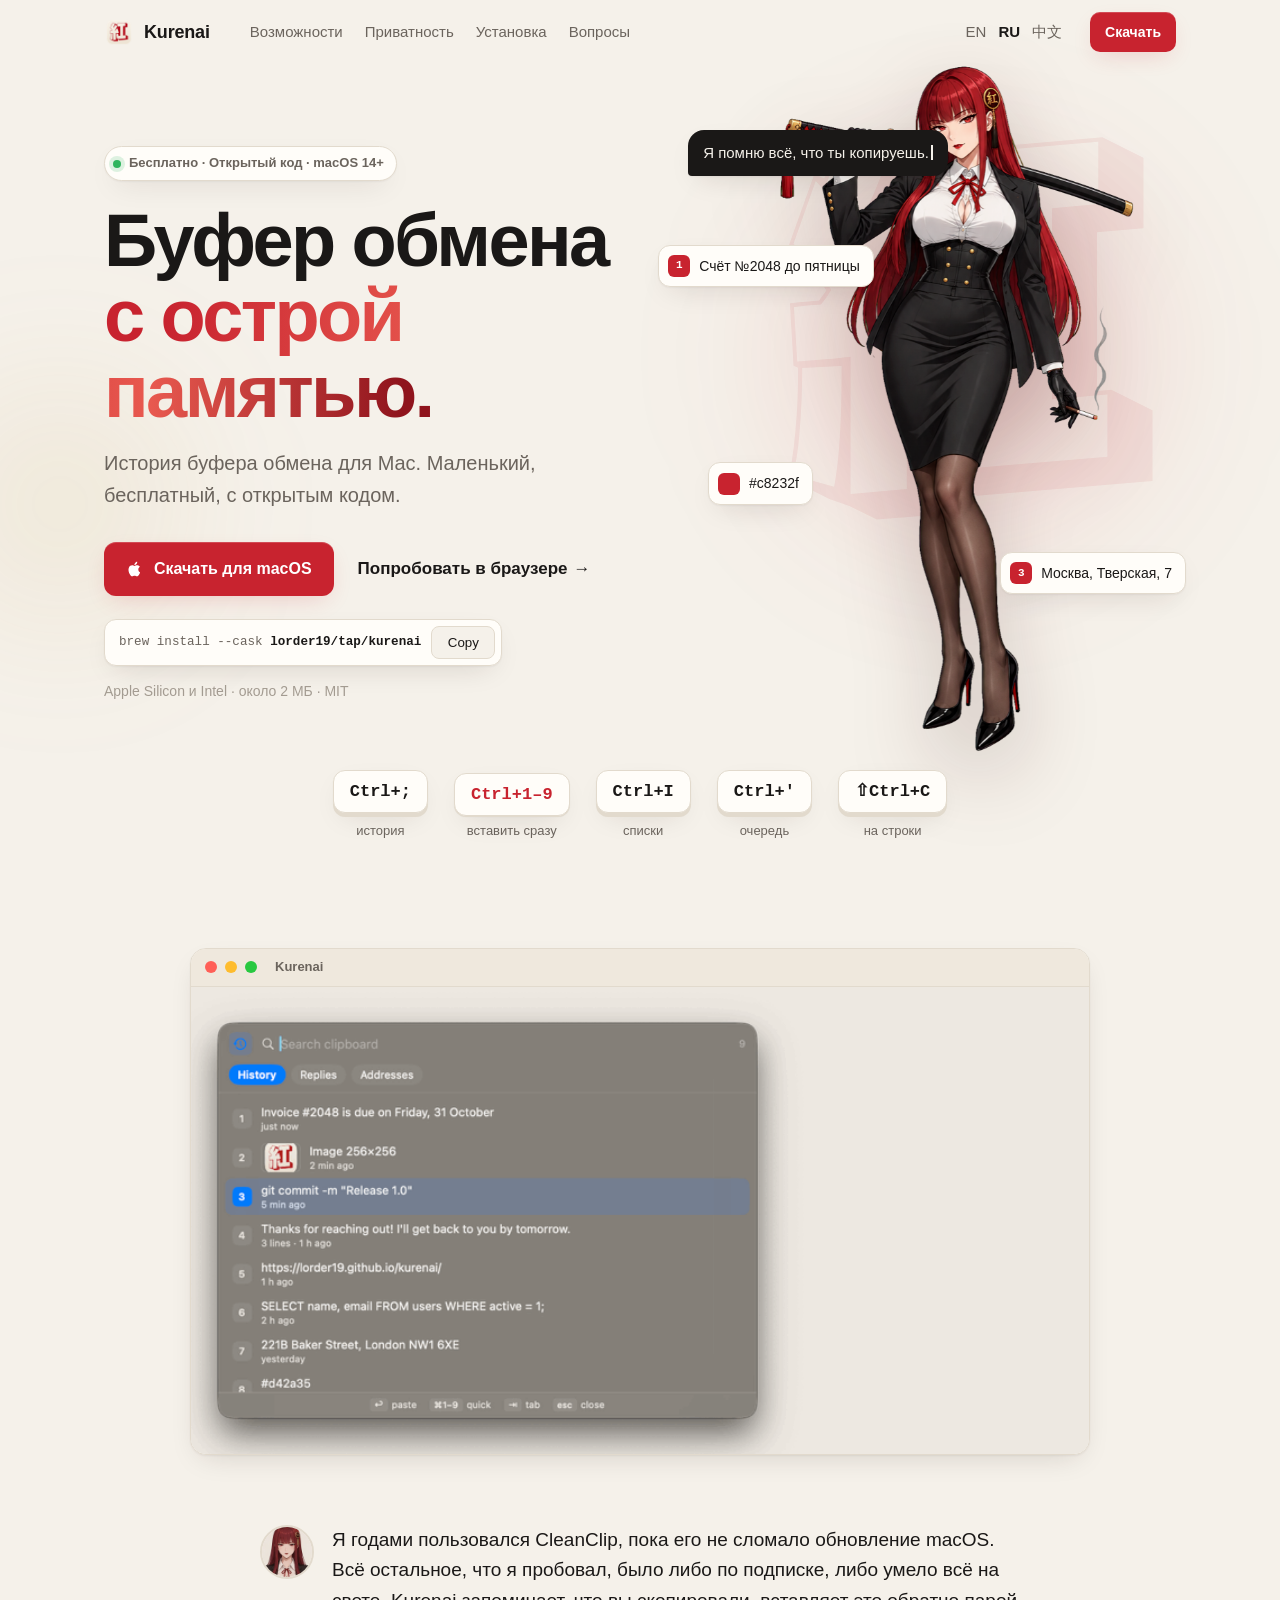
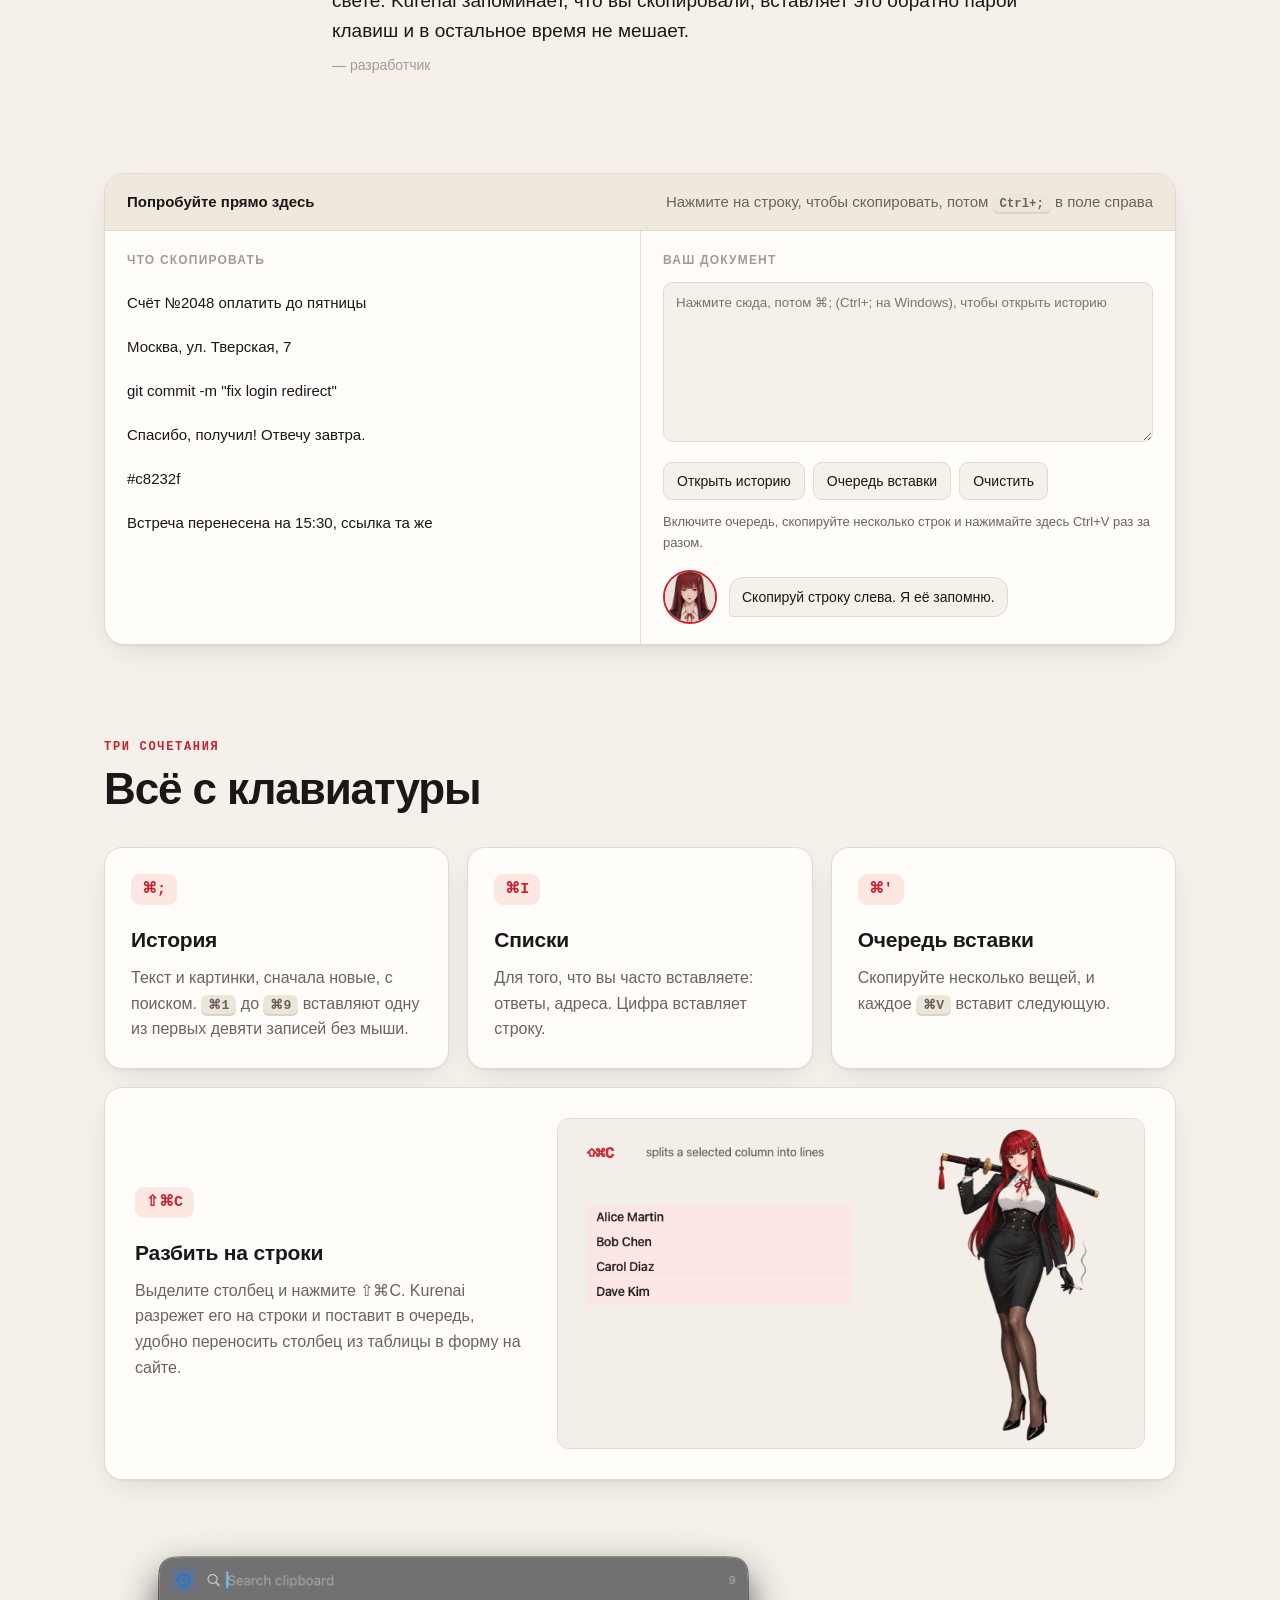
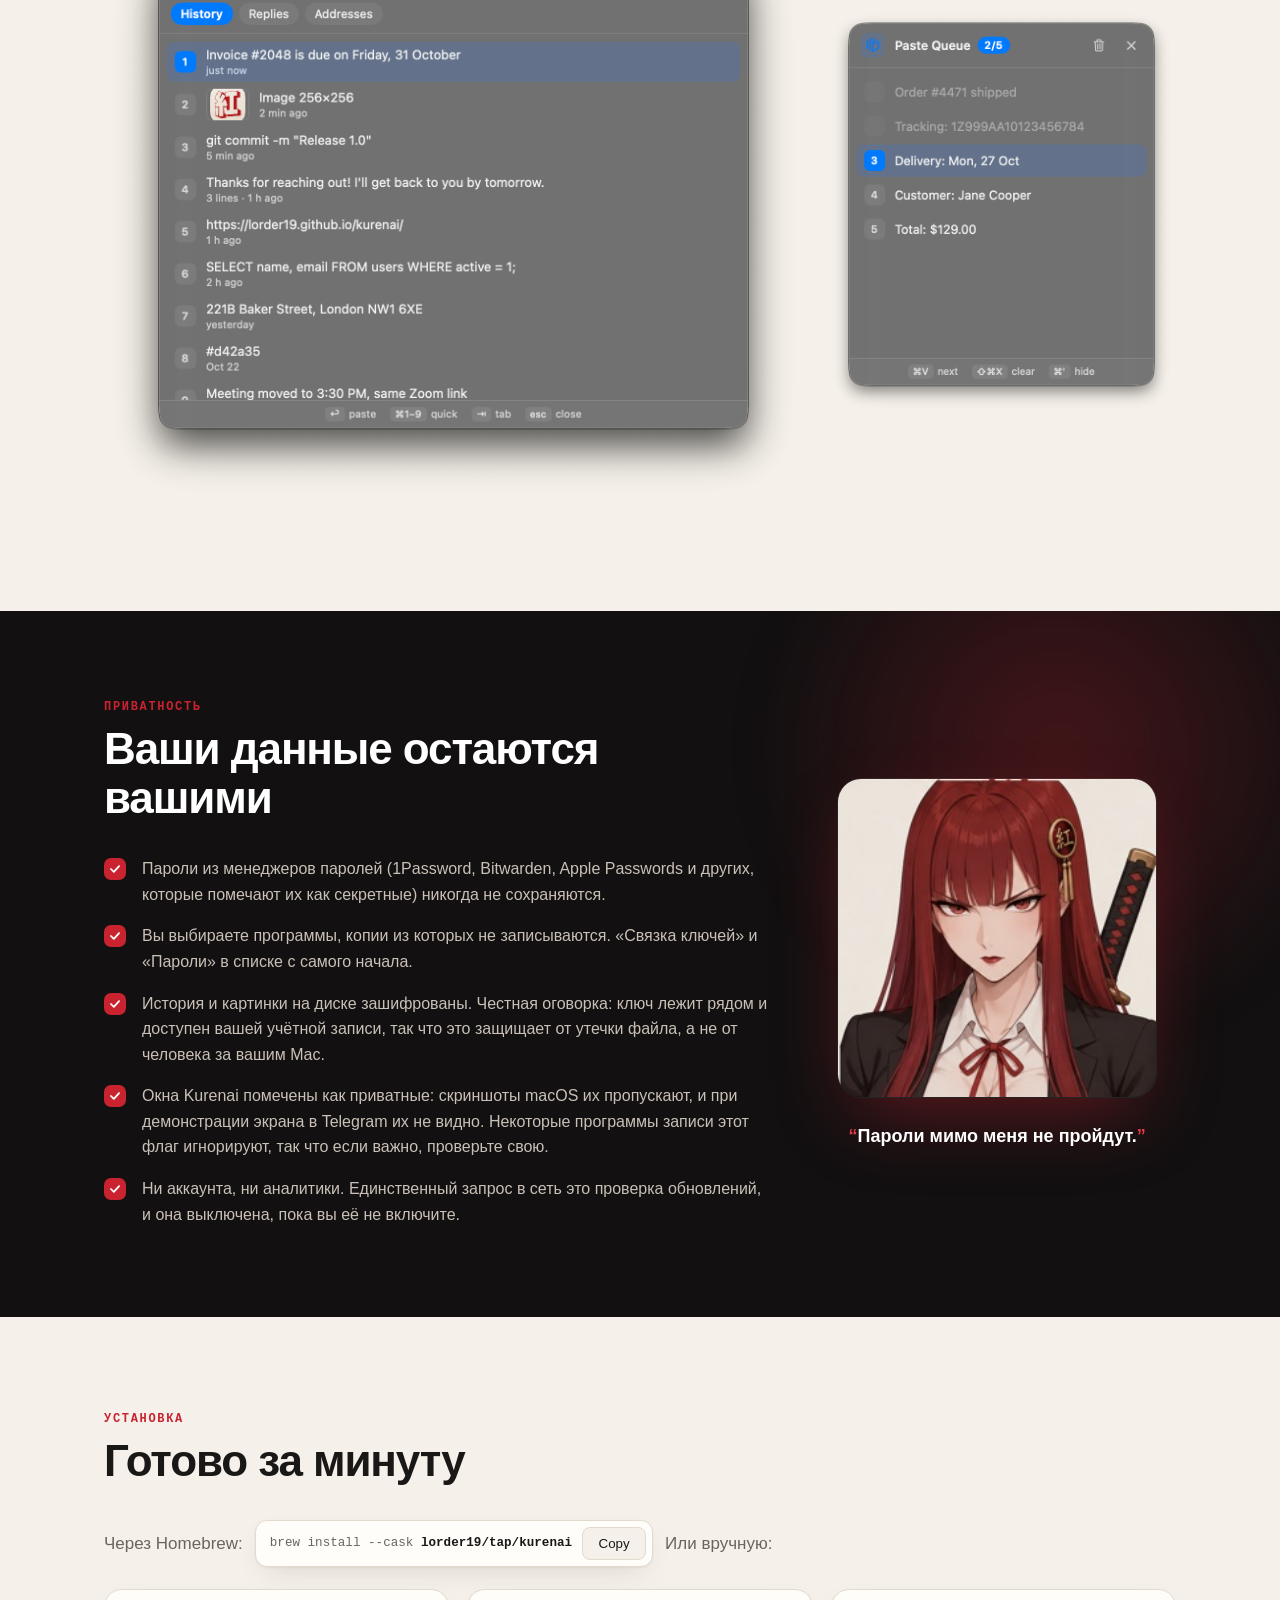
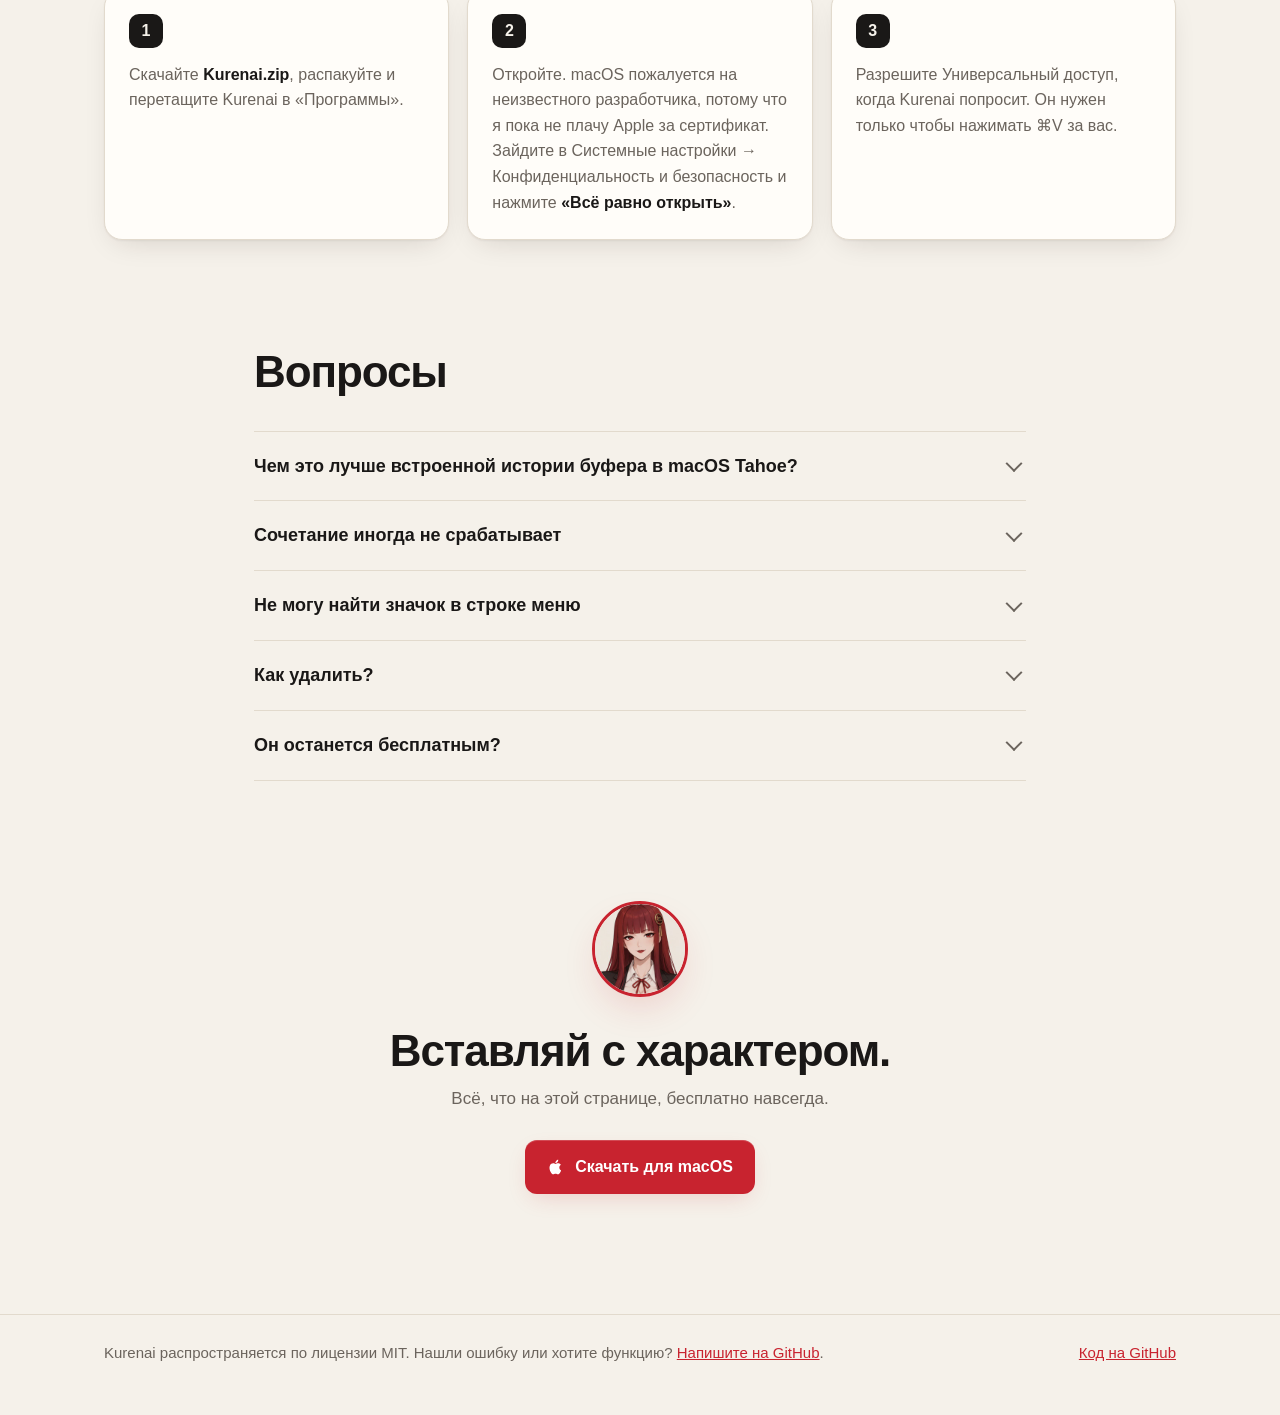
==== commit 22d81027: "Mascot: add a cigarette" ====
--- a/docs/ru/index.html
+++ b/docs/ru/index.html
@@ -298,7 +298,7 @@
     <div class="stage" id="stage" aria-hidden="false">
       <svg class="kanji" viewBox="190 180 650 670" aria-hidden="true"><path fill="currentColor" d="M477.7 769.5 L477.7 822.4 L355.4 832.0 L309.4 809.3 L275.8 797.7 L207.1 763.3 Q213.3 738.6 216.4 711.1 Q219.5 683.7 221.2 657.9 Q222.9 632.2 223.2 612.3 Q223.6 592.3 223.6 582.7 L223.6 577.9 L216.0 574.5 L209.9 470.1 Q209.9 470.1 224.6 468.4 Q239.4 466.7 258.6 465.3 Q262.0 461.2 265.1 456.7 Q268.2 452.3 271.0 448.1 Q259.3 431.7 243.8 412.4 Q228.4 393.2 208.5 371.9 L251.1 253.1 Q254.5 255.2 259.0 257.6 Q263.4 260.0 267.5 261.4 Q272.3 248.3 276.8 233.9 Q281.3 219.5 286.1 198.2 L381.5 223.6 L450.2 257.9 Q447.5 266.8 445.0 272.3 Q442.6 277.8 439.9 284.0 L457.8 292.9 L457.8 216.0 L733.1 192.0 L801.8 226.3 L801.8 344.4 L724.2 351.3 L724.2 617.1 L748.2 615.0 L816.9 649.3 L816.9 767.5 L523.7 792.2 ZM648.7 630.8 L648.7 310.8 L726.2 303.9 L726.2 199.6 L464.6 222.2 L464.6 326.6 L553.9 319.0 L553.9 639.0 L494.8 643.8 Q490.7 612.9 482.5 569.0 L420.0 589.6 Q424.1 628.7 427.2 660.3 Q430.3 691.9 432.0 710.1 Q433.7 728.3 433.7 728.3 L461.9 717.3 L461.9 750.3 L741.4 726.9 L741.4 622.6 ZM405.6 545.0 Q411.7 543.6 417.6 542.2 Q423.4 540.8 428.2 540.2 Q431.0 553.2 432.3 561.4 Q433.7 569.7 433.7 569.7 L505.1 532.6 Q505.1 532.6 499.3 512.7 Q493.5 492.8 483.5 460.2 Q473.5 427.5 460.5 389.8 L400.1 424.8 Q402.8 431.7 404.9 438.2 Q406.9 444.7 408.3 452.3 Q400.8 453.6 389.1 455.7 Q377.4 457.8 367.8 459.1 Q395.9 421.4 415.5 387.4 Q435.1 353.4 445.7 331.4 Q456.4 309.4 456.4 309.4 L384.3 264.1 Q384.3 264.1 371.6 292.6 Q358.9 321.1 333.5 363.7 Q330.7 359.6 328.0 355.4 Q325.2 351.3 321.8 347.2 Q331.4 328.7 344.8 299.1 Q358.2 269.6 372.6 229.1 L290.9 207.1 Q285.4 229.1 279.2 247.6 Q273.0 266.2 266.8 280.6 L253.1 265.5 L216.0 370.5 Q235.3 389.8 251.1 410.0 Q266.8 430.3 279.2 447.5 Q275.8 453.6 271.3 459.8 Q266.8 466.0 262.0 472.2 Q242.1 473.5 229.4 474.9 Q216.7 476.3 216.7 476.3 L222.2 567.6 Q222.2 567.6 248.7 565.6 Q275.1 563.5 311.5 559.4 L311.5 789.4 L405.6 781.2 ZM284.0 777.1 Q289.5 746.8 292.3 710.5 Q295.0 674.1 295.7 641.8 Q296.4 609.5 296.4 591.7 L296.4 575.2 L230.5 578.6 L230.5 589.6 Q230.5 604.0 229.4 632.9 Q228.4 661.7 225.3 695.3 Q222.2 729.0 215.3 757.8 Z"/></svg>
       <div class="say" id="say" aria-live="polite"><span id="say-t"></span><span class="cur"></span></div>
-      <div class="girl" id="girl"><img src="../mascot/kurenai.png" width="527" height="1000" alt="Kurenai, маскот приложения: рыжая девушка в чёрном костюме с катаной на плече"></div>
+      <div class="girl" id="girl"><img src="../mascot/kurenai.png" width="519" height="1000" alt="Kurenai, маскот приложения: рыжая девушка в чёрном костюме с катаной на плече"></div>
       <div class="chip c1"><b>1</b>Счёт №2048 до пятницы</div>
       <div class="chip c2"><span class="sw"></span>#c8232f</div>
       <div class="chip c3"><b>3</b>Москва, Тверская, 7</div>
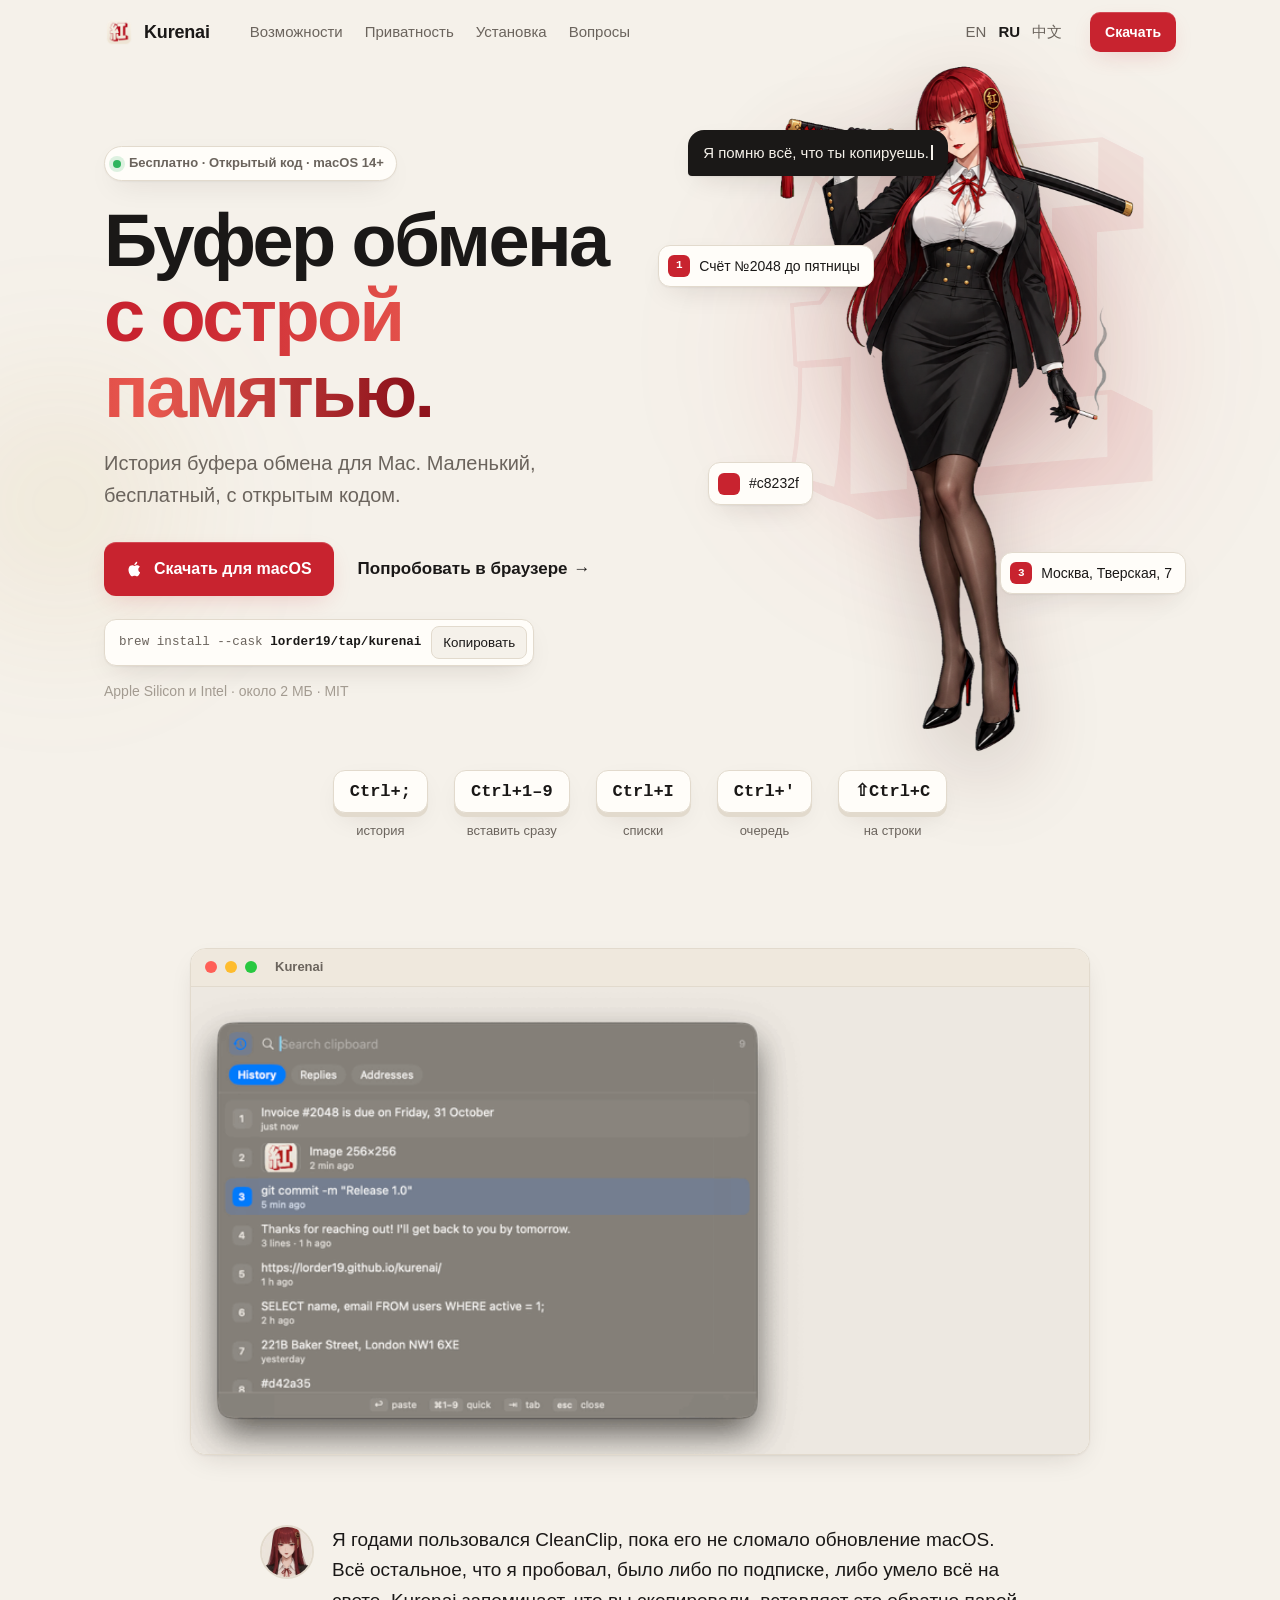
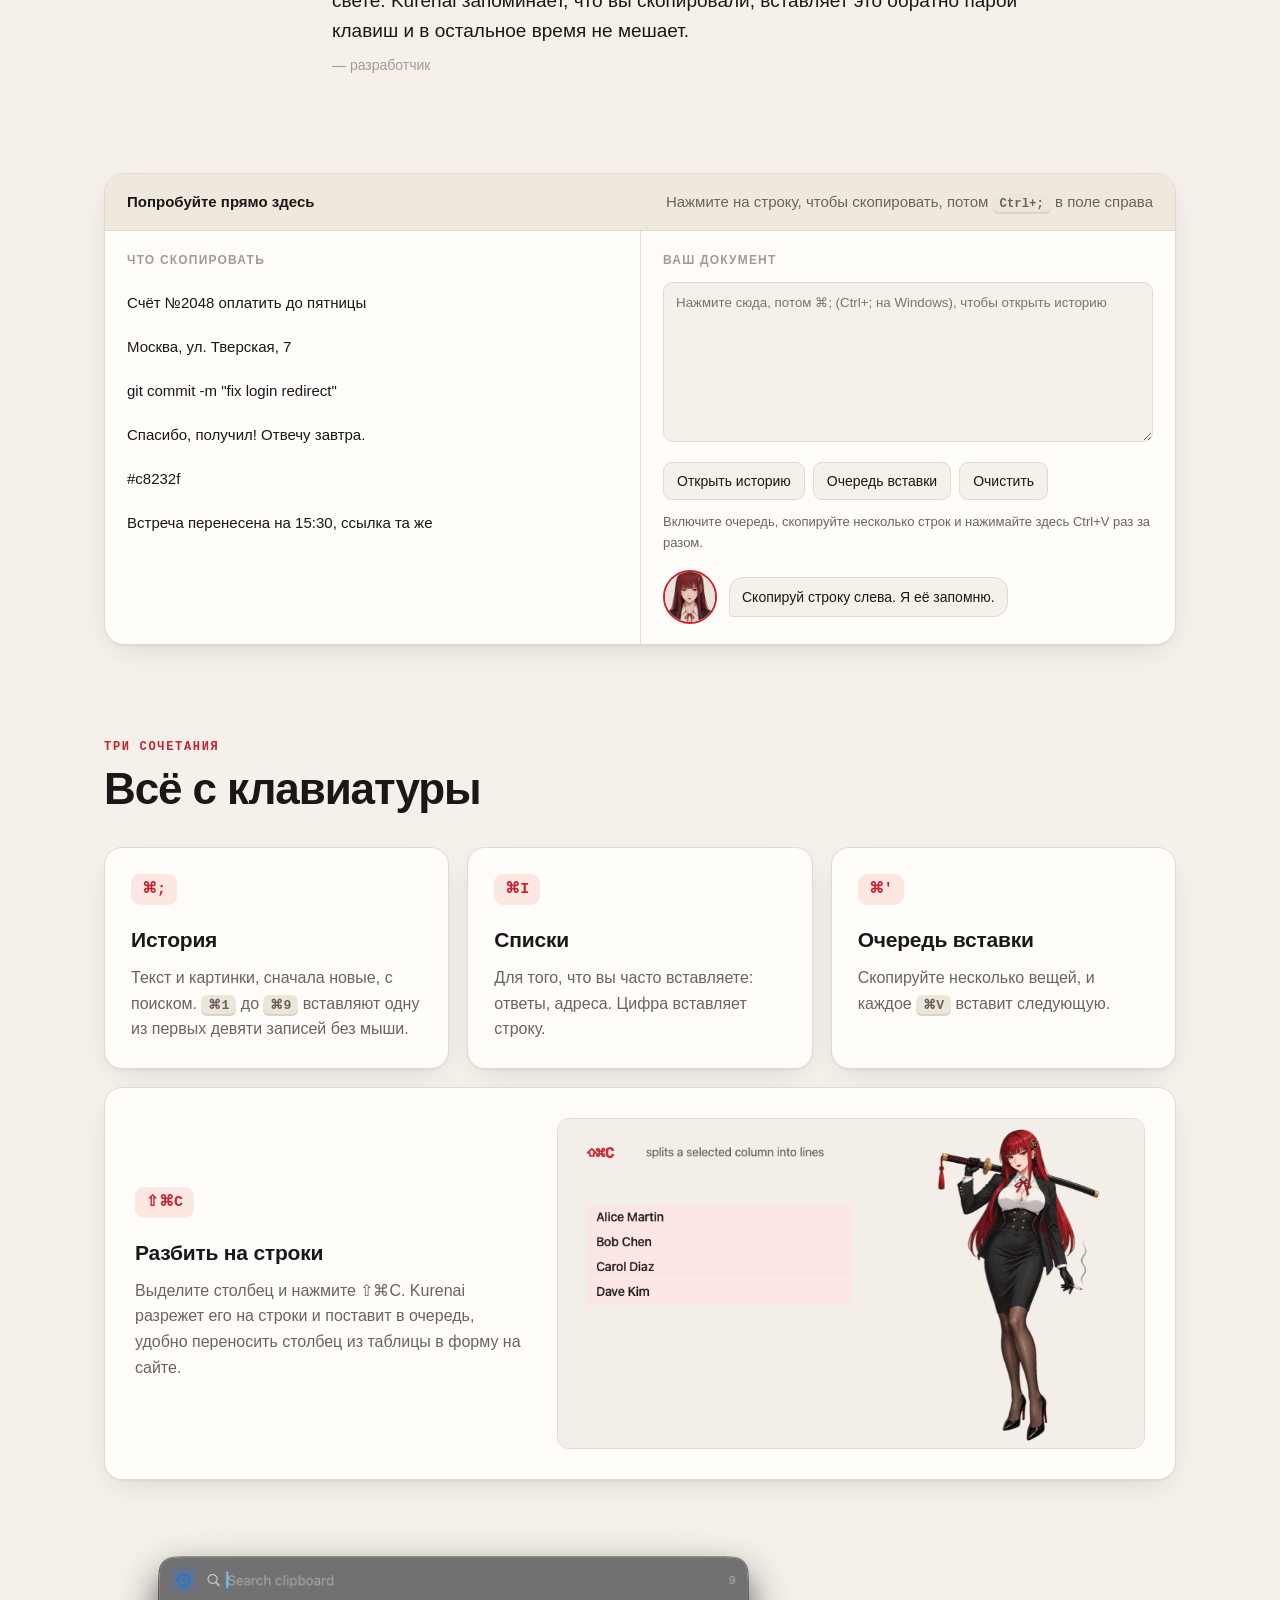
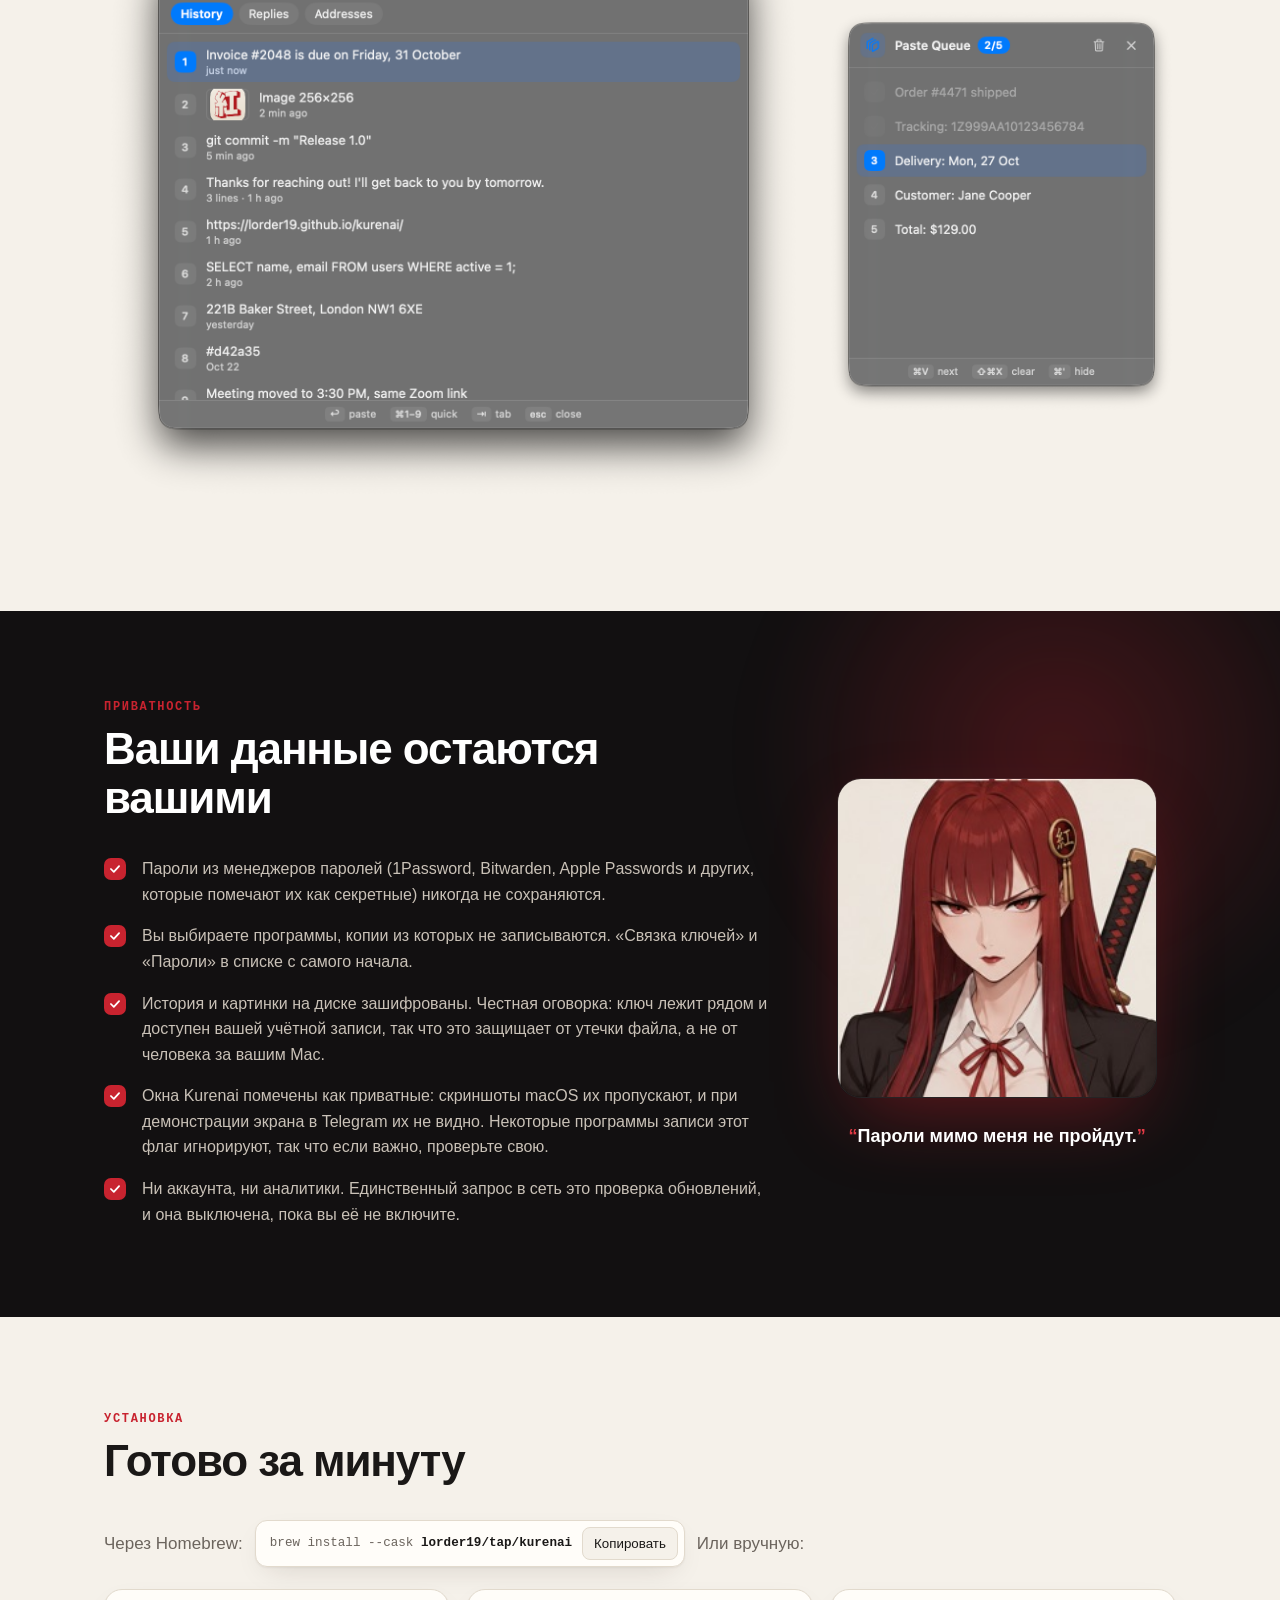
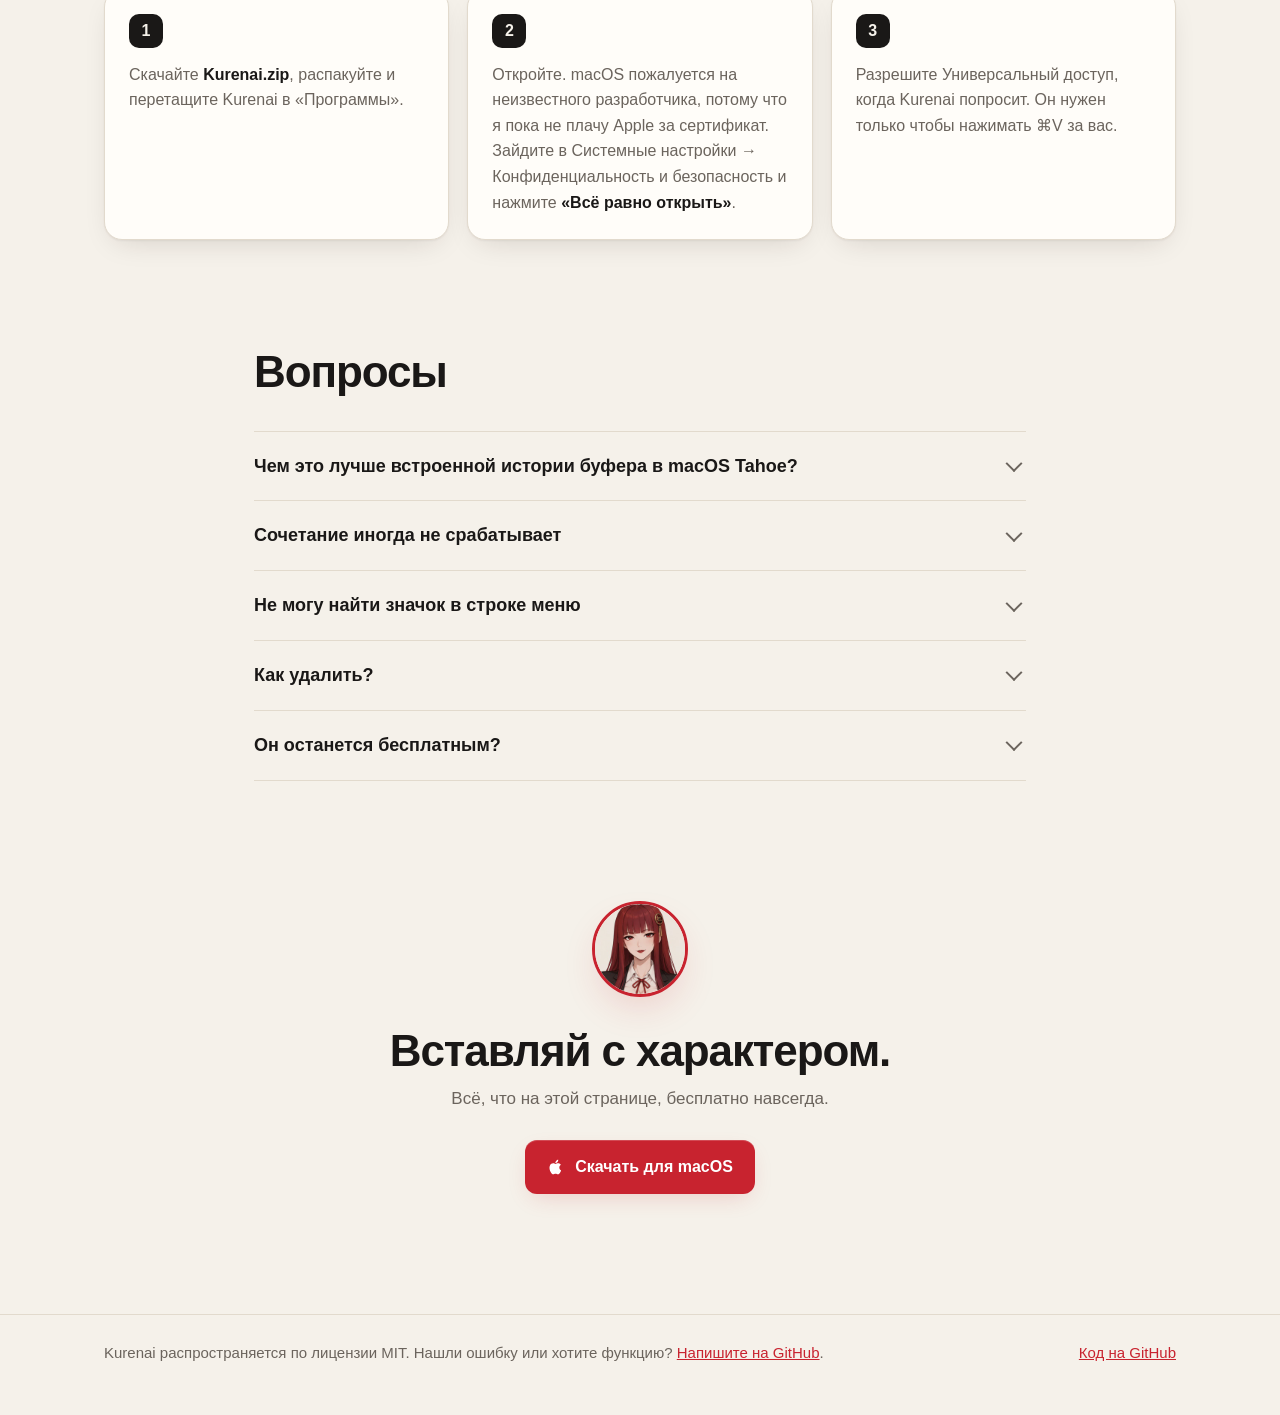
==== commit f82fc9f8: "Site: translate the brew copy button" ====
--- a/docs/ru/index.html
+++ b/docs/ru/index.html
@@ -292,7 +292,7 @@
         <a class="btn" href="https://github.com/Lorder19/kurenai/releases/latest"><svg viewBox="0 0 24 24" fill="currentColor" aria-hidden="true"><path d="M16.4 12.6c0-2.4 2-3.6 2.1-3.7-1.1-1.7-2.9-1.9-3.5-1.9-1.5-.2-2.9.9-3.7.9-.8 0-1.9-.9-3.2-.8-1.6 0-3.1 1-4 2.4-1.7 3-.4 7.4 1.2 9.8.8 1.2 1.8 2.5 3 2.4 1.2 0 1.7-.8 3.1-.8 1.5 0 1.9.8 3.2.8 1.3 0 2.1-1.2 2.9-2.4.9-1.4 1.3-2.7 1.3-2.8 0 0-2.4-.9-2.4-3.9zM14 5.4c.7-.8 1.1-1.9 1-3-1 0-2.1.7-2.8 1.5-.6.7-1.2 1.8-1 2.9 1.1.1 2.1-.6 2.8-1.4z"/></svg>Скачать для macOS</a>
         <a class="ghost" href="#play">Попробовать в браузере <span>→</span></a>
       </div>
-      <div class="brew"><code>brew install --cask <b>lorder19/tap/kurenai</b></code><button id="brew" data-ok="Скопировано">Copy</button></div>
+      <div class="brew"><code>brew install --cask <b>lorder19/tap/kurenai</b></code><button id="brew" data-ok="Скопировано">Копировать</button></div>
       <p class="meta">Apple Silicon и Intel · около 2 МБ · MIT</p>
     </div>
     <div class="stage" id="stage" aria-hidden="false">
@@ -356,7 +356,7 @@
 
   <section id="install"><div class="wrap">
     <div class="reveal"><div class="kicker">Установка</div><h2>Готово за минуту</h2></div>
-    <div class="brewline reveal">Через Homebrew: <div class="brew" style="margin:0"><code>brew install --cask <b>lorder19/tap/kurenai</b></code><button class="brew2" data-ok="Скопировано">Copy</button></div> Или вручную:</div>
+    <div class="brewline reveal">Через Homebrew: <div class="brew" style="margin:0"><code>brew install --cask <b>lorder19/tap/kurenai</b></code><button class="brew2" data-ok="Скопировано">Копировать</button></div> Или вручную:</div>
     <ol class="steps"><li class="reveal">Скачайте <b>Kurenai.zip</b>, распакуйте и перетащите Kurenai в «Программы».</li><li class="reveal" style="--d:.08s">Откройте. macOS пожалуется на неизвестного разработчика, потому что я пока не плачу Apple за сертификат. Зайдите в Системные настройки → Конфиденциальность и безопасность и нажмите <b>«Всё равно открыть»</b>.</li><li class="reveal" style="--d:.16s">Разрешите Универсальный доступ, когда Kurenai попросит. Он нужен только чтобы нажимать ⌘V за вас.</li></ol>
   </div></section>
 
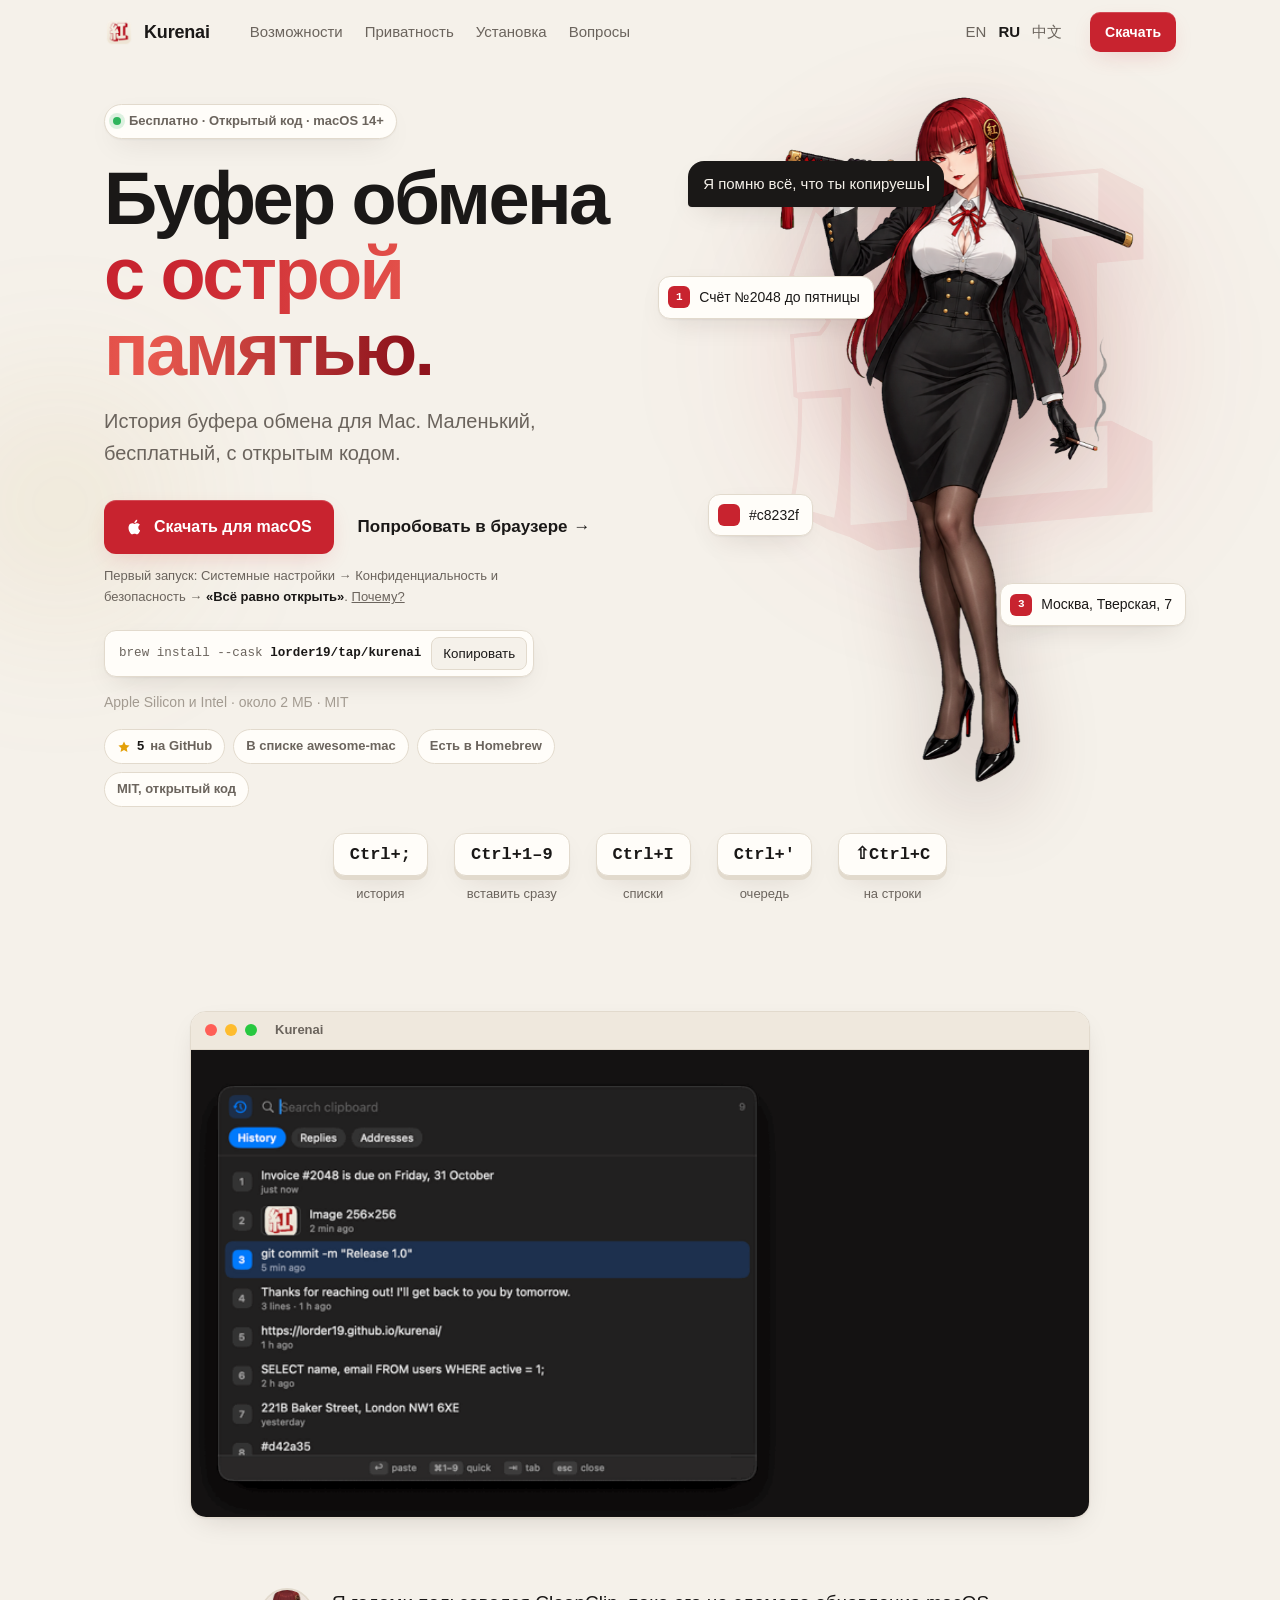
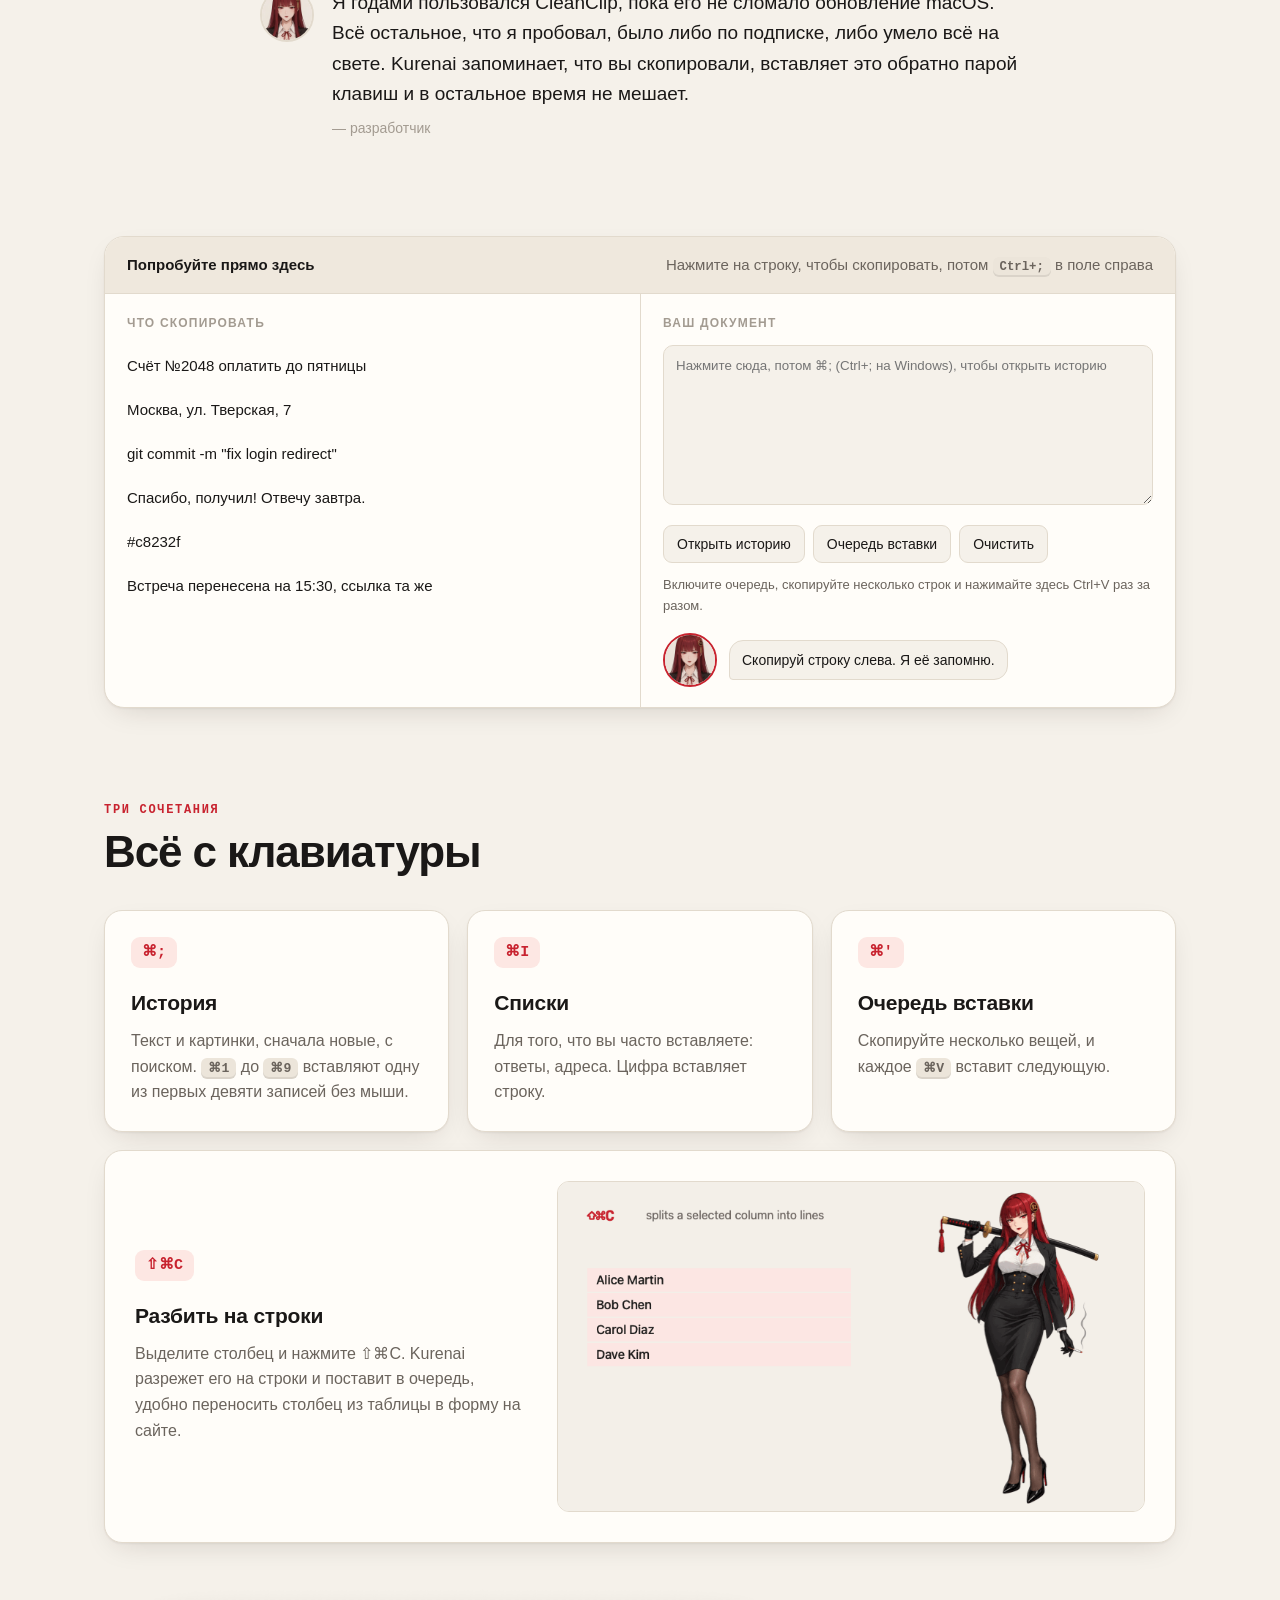
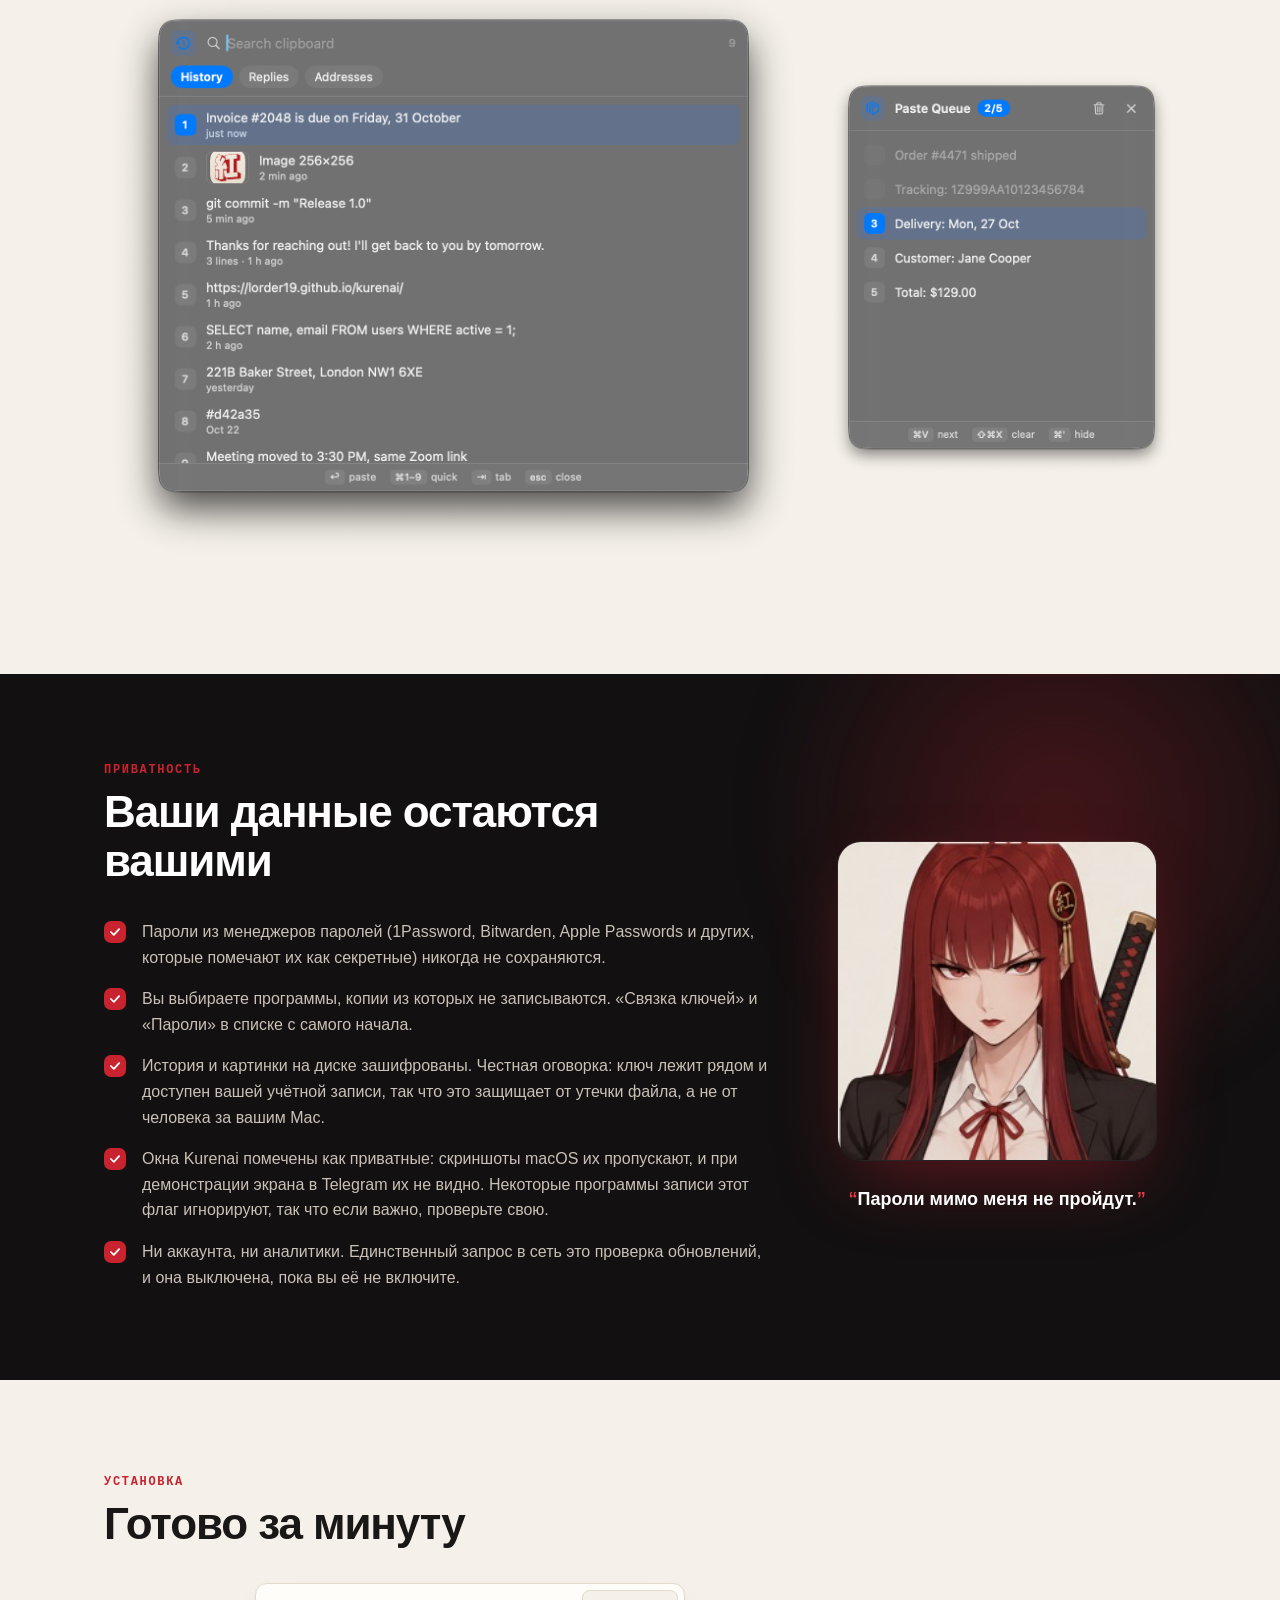
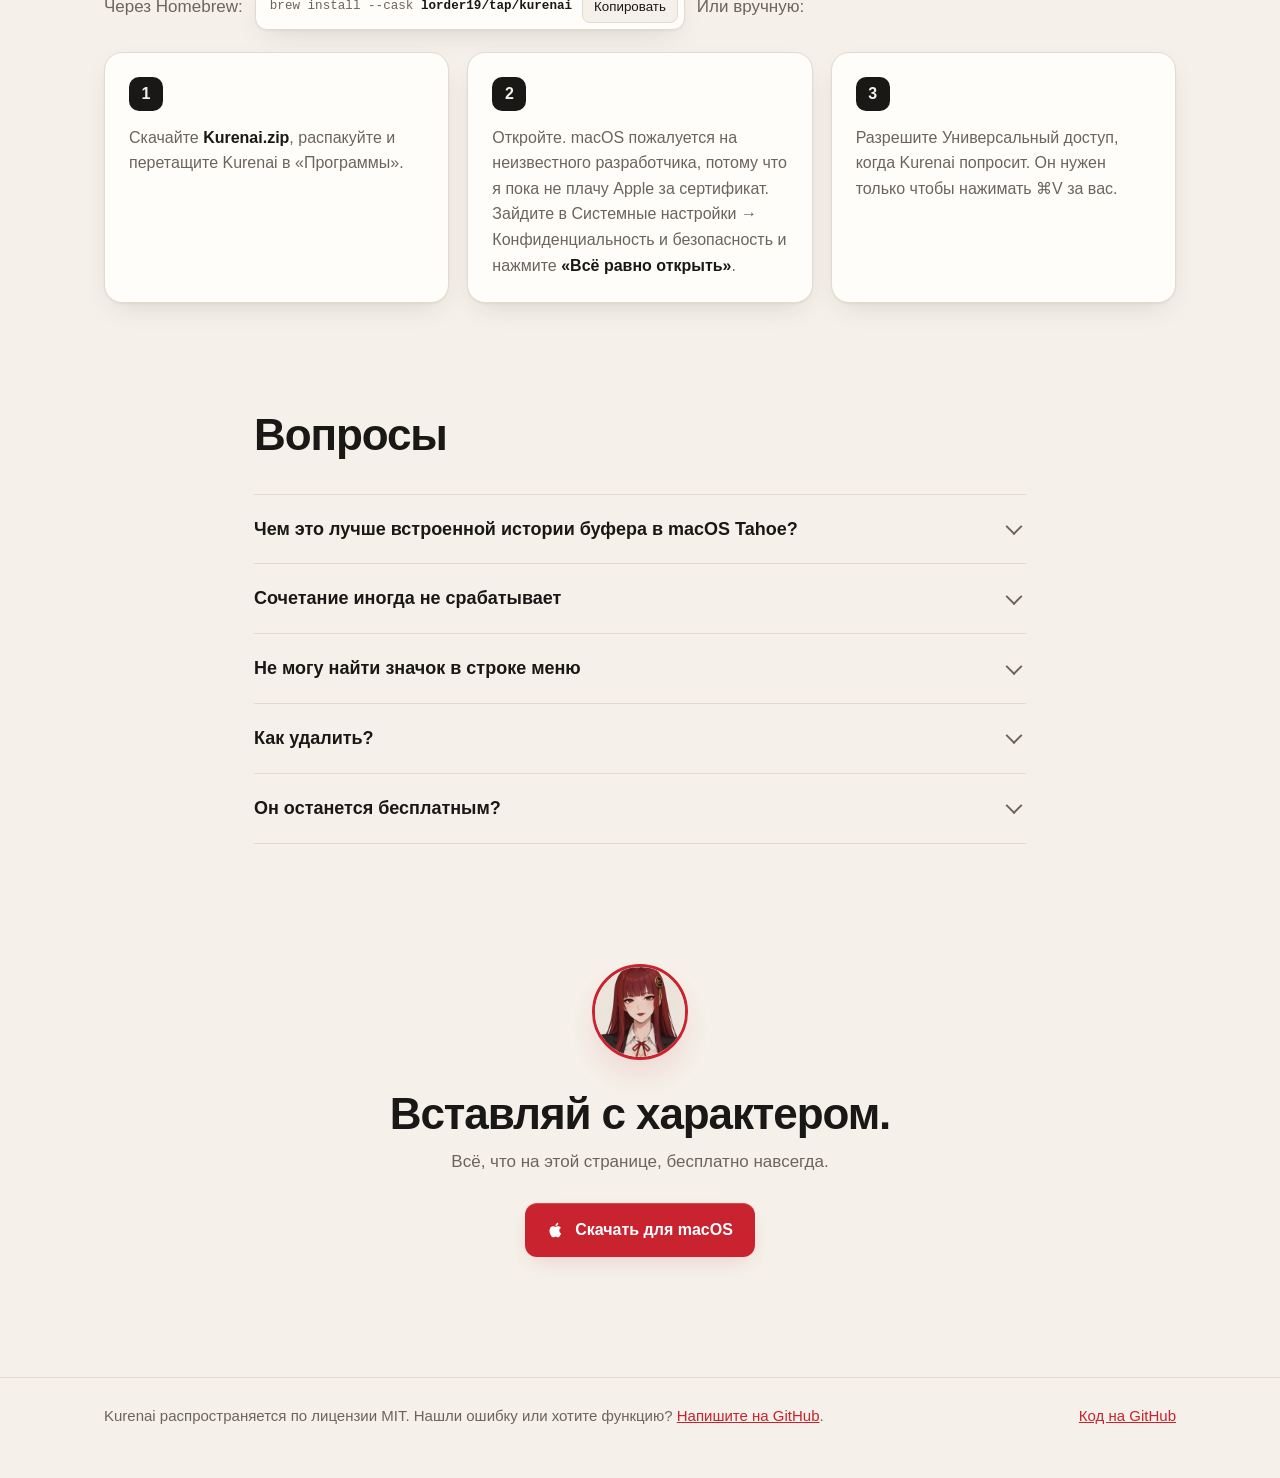
==== commit f7b2eb79: "Site: dark demo GIF, trust badges and a first-launch hint under the download button; demo tour recor" ====
--- a/docs/ru/index.html
+++ b/docs/ru/index.html
@@ -89,6 +89,15 @@
                padding: 8px 11px; border-radius: 8px; cursor: pointer; min-width: 64px; transition: background .2s; }
 .brew button.ok { background: var(--red); border-color: var(--red); color: #fff; }
 .meta { color: var(--faint); font-size: 14px; margin: 14px 0 0; }
+.first { font-size: 13px; color: var(--soft); margin: 12px 0 0; max-width: 34em; }
+.first b { color: var(--ink); font-weight: 600; }
+.first a { color: var(--soft); }
+.trust { display: flex; flex-wrap: wrap; gap: 8px; margin: 16px 0 0; }
+.trust a { display: inline-flex; align-items: center; gap: 6px; font-size: 13px; font-weight: 600; color: var(--soft); text-decoration: none;
+           border: 1px solid var(--line); background: var(--card); border-radius: 999px; padding: 6px 12px; transition: color .2s, border-color .2s, transform .2s; }
+.trust a:hover { color: var(--ink); border-color: var(--faint); transform: translateY(-1px); }
+.trust svg { width: 14px; height: 14px; color: #e3a008; }
+.trust b { color: var(--ink); }
 
 .stage { position: relative; z-index: 1; height: 640px; }
 .kanji { position: absolute; right: 2%; top: 4%; width: 78%; opacity: .07; color: var(--red); }
@@ -292,8 +301,15 @@
         <a class="btn" href="https://github.com/Lorder19/kurenai/releases/latest"><svg viewBox="0 0 24 24" fill="currentColor" aria-hidden="true"><path d="M16.4 12.6c0-2.4 2-3.6 2.1-3.7-1.1-1.7-2.9-1.9-3.5-1.9-1.5-.2-2.9.9-3.7.9-.8 0-1.9-.9-3.2-.8-1.6 0-3.1 1-4 2.4-1.7 3-.4 7.4 1.2 9.8.8 1.2 1.8 2.5 3 2.4 1.2 0 1.7-.8 3.1-.8 1.5 0 1.9.8 3.2.8 1.3 0 2.1-1.2 2.9-2.4.9-1.4 1.3-2.7 1.3-2.8 0 0-2.4-.9-2.4-3.9zM14 5.4c.7-.8 1.1-1.9 1-3-1 0-2.1.7-2.8 1.5-.6.7-1.2 1.8-1 2.9 1.1.1 2.1-.6 2.8-1.4z"/></svg>Скачать для macOS</a>
         <a class="ghost" href="#play">Попробовать в браузере <span>→</span></a>
       </div>
+      <p class="first">Первый запуск: Системные настройки → Конфиденциальность и безопасность → <b>«Всё равно открыть»</b>. <a href="#install">Почему?</a></p>
       <div class="brew"><code>brew install --cask <b>lorder19/tap/kurenai</b></code><button id="brew" data-ok="Скопировано">Копировать</button></div>
       <p class="meta">Apple Silicon и Intel · около 2 МБ · MIT</p>
+      <div class="trust">
+        <a href="https://github.com/Lorder19/kurenai/stargazers"><svg viewBox="0 0 24 24" aria-hidden="true"><path fill="currentColor" d="M12 2.5l2.9 6.1 6.6.8-4.9 4.6 1.3 6.6L12 17.3l-5.9 3.3 1.3-6.6-4.9-4.6 6.6-.8z"/></svg><b id="stars">5</b> на GitHub</a>
+        <a href="https://github.com/jaywcjlove/awesome-mac#clipboard-tools">В списке awesome-mac</a>
+        <a href="#install">Есть в Homebrew</a>
+        <a href="https://github.com/Lorder19/kurenai/blob/main/LICENSE">MIT, открытый код</a>
+      </div>
     </div>
     <div class="stage" id="stage" aria-hidden="false">
       <svg class="kanji" viewBox="190 180 650 670" aria-hidden="true"><path fill="currentColor" d="M477.7 769.5 L477.7 822.4 L355.4 832.0 L309.4 809.3 L275.8 797.7 L207.1 763.3 Q213.3 738.6 216.4 711.1 Q219.5 683.7 221.2 657.9 Q222.9 632.2 223.2 612.3 Q223.6 592.3 223.6 582.7 L223.6 577.9 L216.0 574.5 L209.9 470.1 Q209.9 470.1 224.6 468.4 Q239.4 466.7 258.6 465.3 Q262.0 461.2 265.1 456.7 Q268.2 452.3 271.0 448.1 Q259.3 431.7 243.8 412.4 Q228.4 393.2 208.5 371.9 L251.1 253.1 Q254.5 255.2 259.0 257.6 Q263.4 260.0 267.5 261.4 Q272.3 248.3 276.8 233.9 Q281.3 219.5 286.1 198.2 L381.5 223.6 L450.2 257.9 Q447.5 266.8 445.0 272.3 Q442.6 277.8 439.9 284.0 L457.8 292.9 L457.8 216.0 L733.1 192.0 L801.8 226.3 L801.8 344.4 L724.2 351.3 L724.2 617.1 L748.2 615.0 L816.9 649.3 L816.9 767.5 L523.7 792.2 ZM648.7 630.8 L648.7 310.8 L726.2 303.9 L726.2 199.6 L464.6 222.2 L464.6 326.6 L553.9 319.0 L553.9 639.0 L494.8 643.8 Q490.7 612.9 482.5 569.0 L420.0 589.6 Q424.1 628.7 427.2 660.3 Q430.3 691.9 432.0 710.1 Q433.7 728.3 433.7 728.3 L461.9 717.3 L461.9 750.3 L741.4 726.9 L741.4 622.6 ZM405.6 545.0 Q411.7 543.6 417.6 542.2 Q423.4 540.8 428.2 540.2 Q431.0 553.2 432.3 561.4 Q433.7 569.7 433.7 569.7 L505.1 532.6 Q505.1 532.6 499.3 512.7 Q493.5 492.8 483.5 460.2 Q473.5 427.5 460.5 389.8 L400.1 424.8 Q402.8 431.7 404.9 438.2 Q406.9 444.7 408.3 452.3 Q400.8 453.6 389.1 455.7 Q377.4 457.8 367.8 459.1 Q395.9 421.4 415.5 387.4 Q435.1 353.4 445.7 331.4 Q456.4 309.4 456.4 309.4 L384.3 264.1 Q384.3 264.1 371.6 292.6 Q358.9 321.1 333.5 363.7 Q330.7 359.6 328.0 355.4 Q325.2 351.3 321.8 347.2 Q331.4 328.7 344.8 299.1 Q358.2 269.6 372.6 229.1 L290.9 207.1 Q285.4 229.1 279.2 247.6 Q273.0 266.2 266.8 280.6 L253.1 265.5 L216.0 370.5 Q235.3 389.8 251.1 410.0 Q266.8 430.3 279.2 447.5 Q275.8 453.6 271.3 459.8 Q266.8 466.0 262.0 472.2 Q242.1 473.5 229.4 474.9 Q216.7 476.3 216.7 476.3 L222.2 567.6 Q222.2 567.6 248.7 565.6 Q275.1 563.5 311.5 559.4 L311.5 789.4 L405.6 781.2 ZM284.0 777.1 Q289.5 746.8 292.3 710.5 Q295.0 674.1 295.7 641.8 Q296.4 609.5 296.4 591.7 L296.4 575.2 L230.5 578.6 L230.5 589.6 Q230.5 604.0 229.4 632.9 Q228.4 661.7 225.3 695.3 Q222.2 729.0 215.3 757.8 Z"/></svg>
@@ -414,6 +430,10 @@
   const caps = [...document.querySelectorAll('.cap')];
   if (!still) { let k = 0; setInterval(() => { const c = caps[k++ % caps.length]; c.classList.add('down'); setTimeout(() => c.classList.remove('down'), 220); }, 1100); }
   if (!mac) caps.forEach(c => c.querySelector('kbd').textContent = keyfix(c.querySelector('kbd').textContent));
+
+  // live star count, the number in the page is the fallback
+  fetch('https://api.github.com/repos/Lorder19/kurenai').then(r => r.ok ? r.json() : null)
+    .then(j => { if (j && j.stargazers_count) document.getElementById('stars').textContent = j.stargazers_count; }).catch(() => {});
 
   // copy the brew command
   document.querySelectorAll('#brew, .brew2').forEach(b => b.onclick = () => {
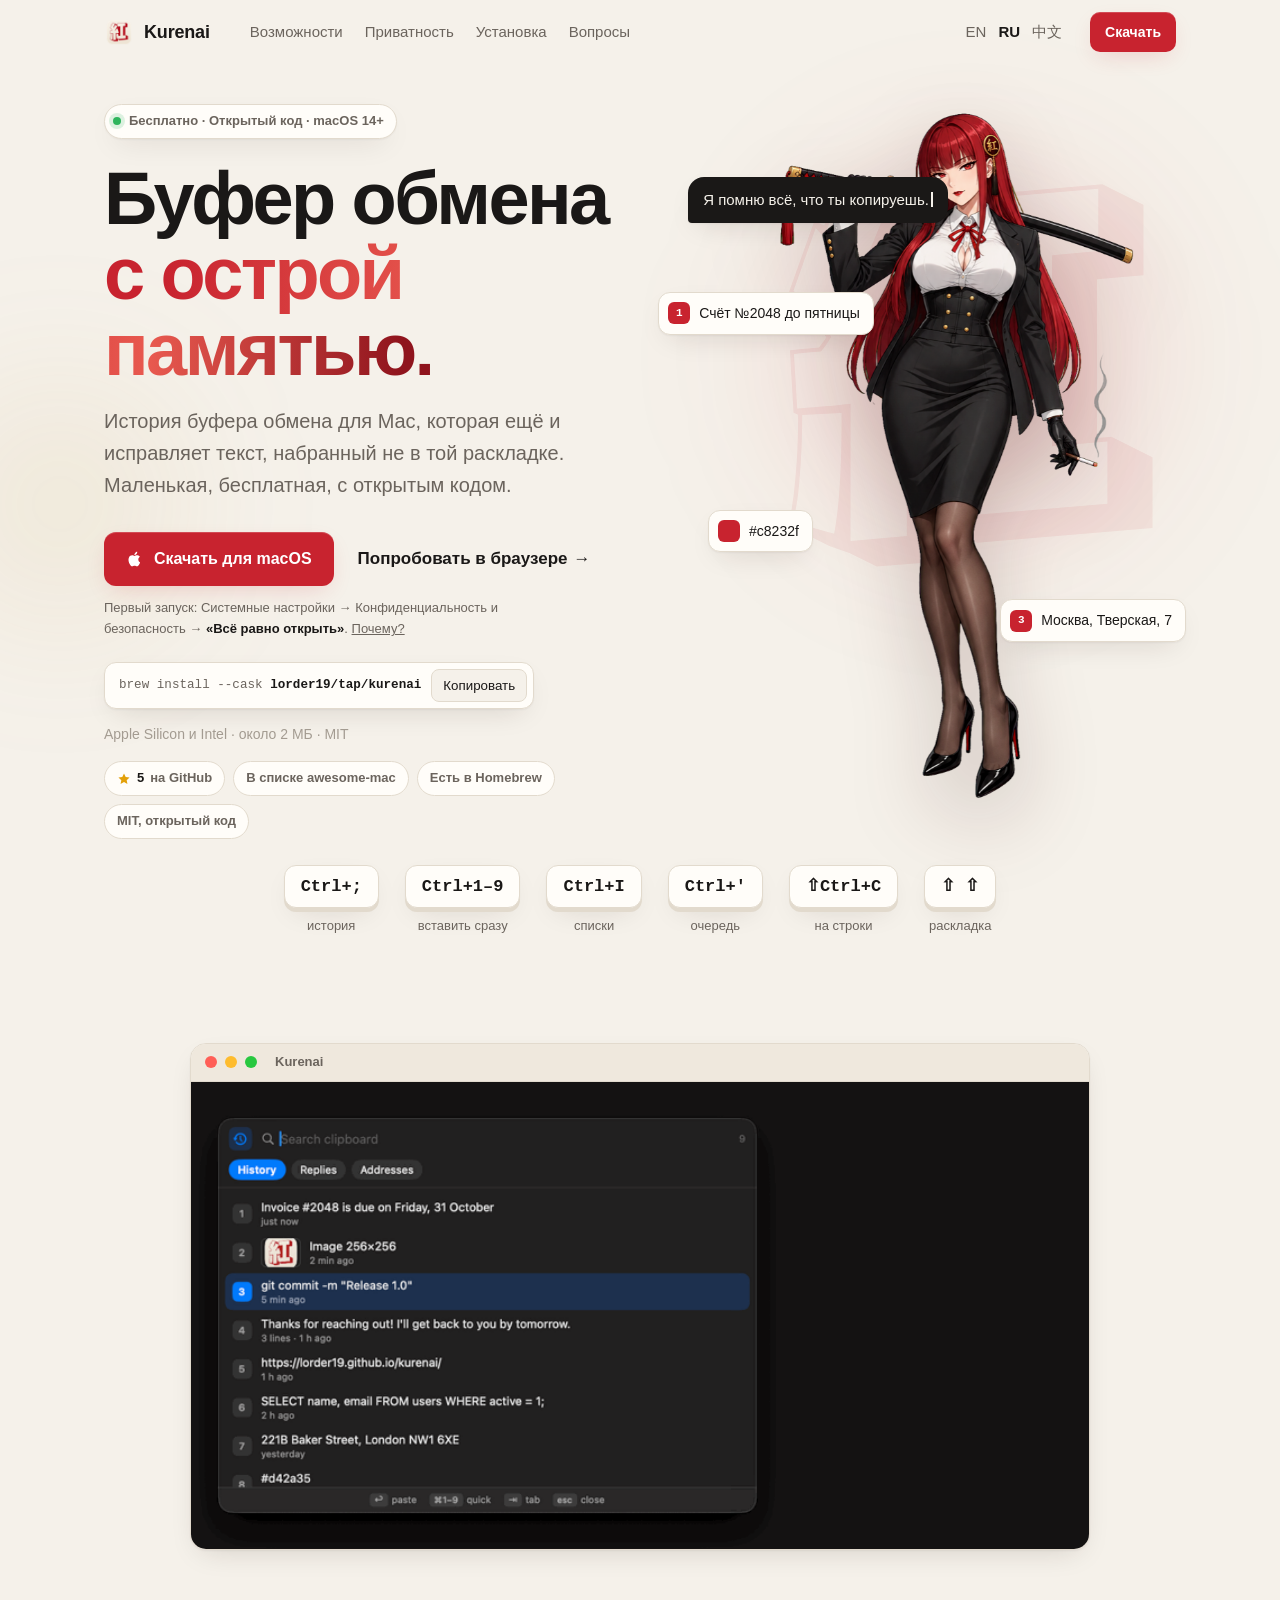
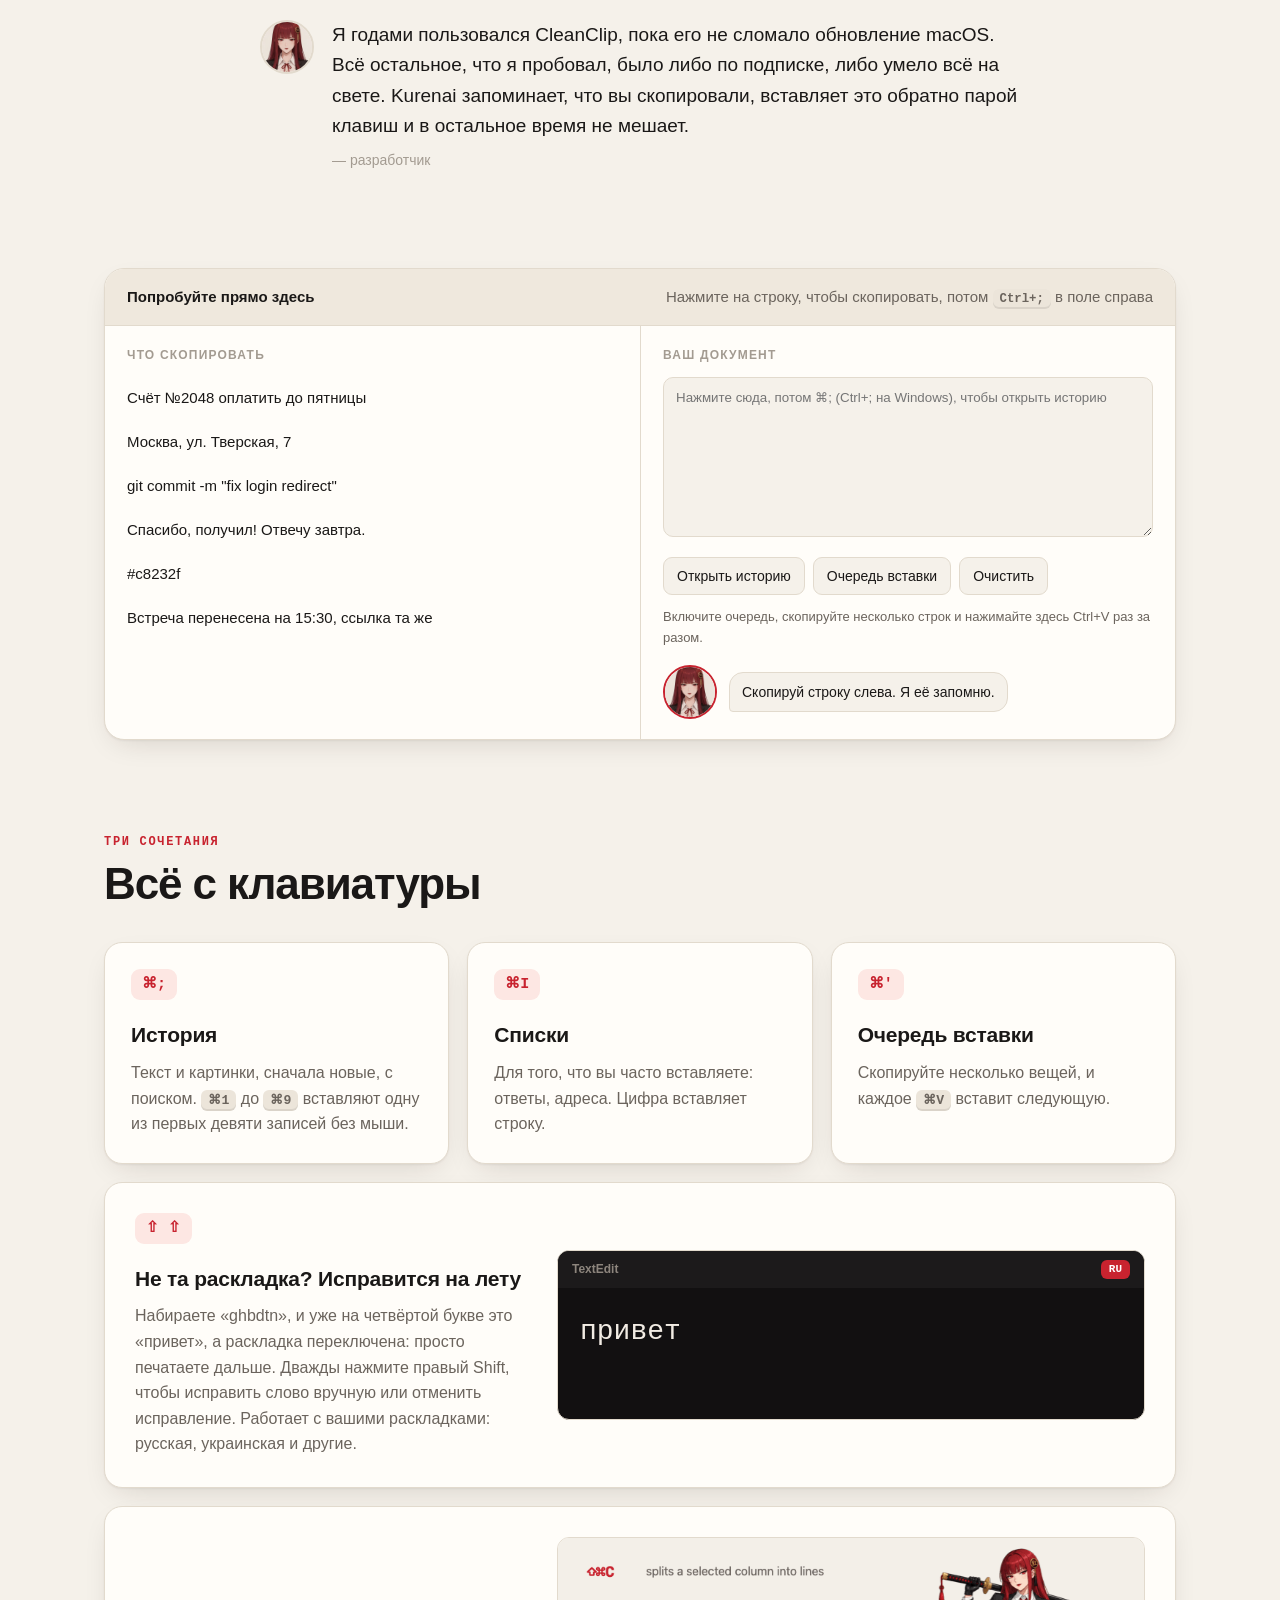
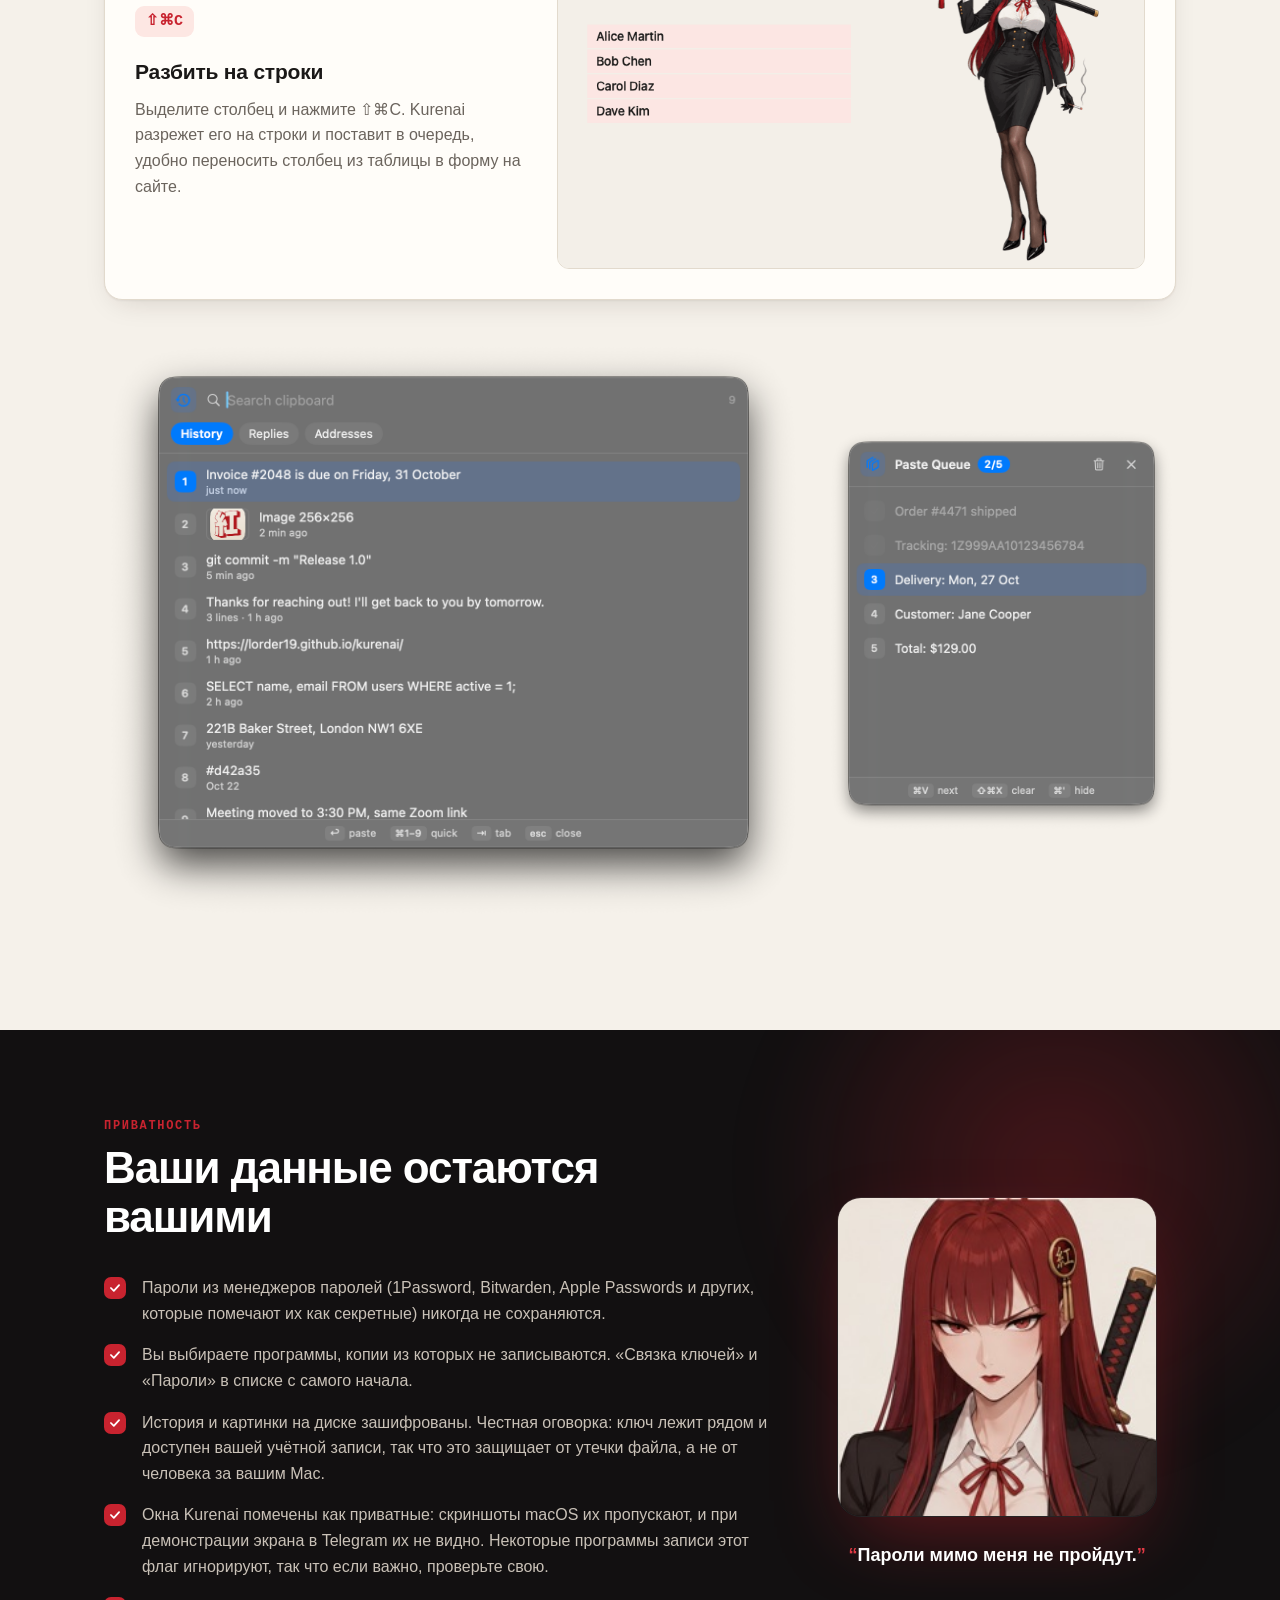
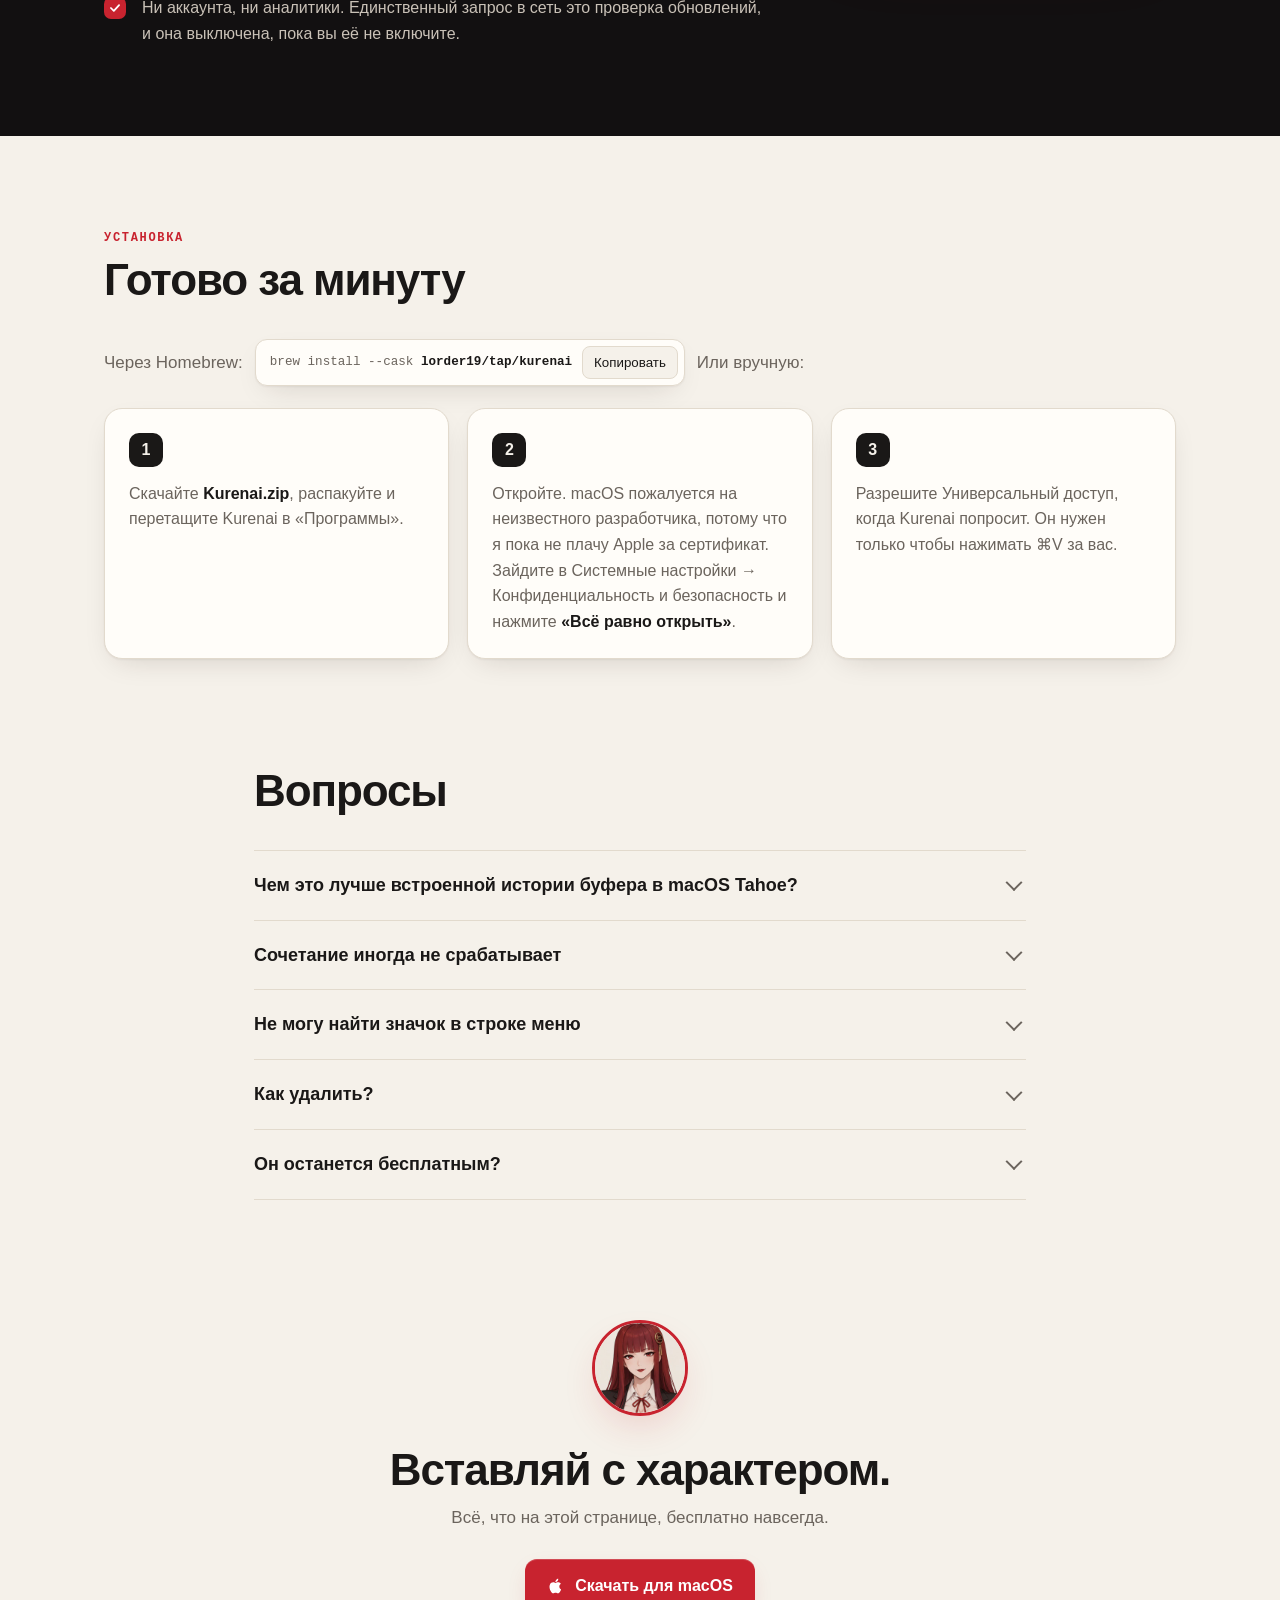
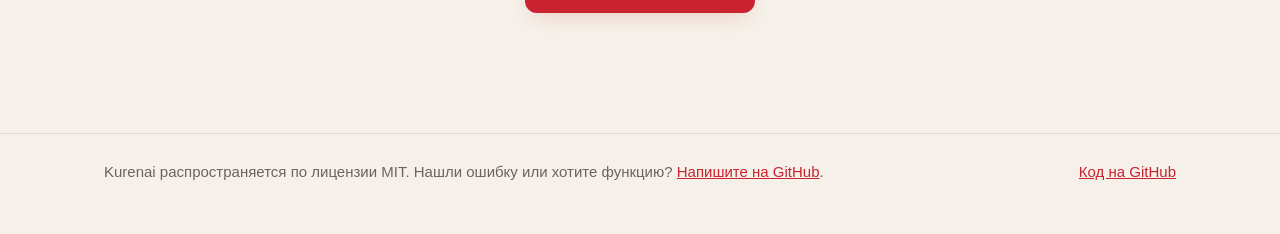
==== commit beaf0a0e: "Site: fixing the layout as you type, with a live demo" ====
--- a/docs/ru/index.html
+++ b/docs/ru/index.html
@@ -152,6 +152,12 @@
 .card p { margin: 0; color: var(--soft); font-size: 16px; }
 .wide { grid-column: 1 / -1; display: grid; grid-template-columns: .8fr 1.2fr; gap: 30px; align-items: center; padding: 30px; }
 .wide img { border-radius: 12px; display: block; width: 100%; height: auto; border: 1px solid var(--line); }
+.typer { background: #121011; border-radius: 12px; overflow: hidden; border: 1px solid var(--line); min-height: 170px; }
+.typer-bar { display: flex; justify-content: space-between; align-items: center; padding: 9px 14px; background: #1c1a1b; color: #8d857d; font-size: 12px; font-weight: 600; }
+.typer-bar b { background: var(--red); color: #fff; padding: 2px 8px; border-radius: 6px; font: 700 11px/1.4 ui-monospace, Menlo, monospace; }
+.typer-text { padding: 26px 22px; color: #f1ebe3; font: 500 28px/1.3 ui-monospace, "SF Mono", Menlo, monospace; }
+.typer-text #typer { transition: color .3s; }
+.typer-text #typer.flip { color: #ff6b6b; text-shadow: 0 0 18px rgba(224,58,69,.6); }
 .shots { display: grid; grid-template-columns: 2fr 1fr; gap: 24px; align-items: center; margin-top: 40px; }
 .shots img { width: 100%; height: auto; display: block; }
 
@@ -296,7 +302,7 @@
     <div class="copy">
       <span class="eyebrow"><i></i>Бесплатно · Открытый код · macOS 14+</span>
       <h1>Буфер обмена<br><em>с острой памятью.</em></h1>
-      <p class="lede">История буфера обмена для Mac. Маленький, бесплатный, с открытым кодом.</p>
+      <p class="lede">История буфера обмена для Mac, которая ещё и исправляет текст, набранный не в той раскладке. Маленькая, бесплатная, с открытым кодом.</p>
       <div class="actions">
         <a class="btn" href="https://github.com/Lorder19/kurenai/releases/latest"><svg viewBox="0 0 24 24" fill="currentColor" aria-hidden="true"><path d="M16.4 12.6c0-2.4 2-3.6 2.1-3.7-1.1-1.7-2.9-1.9-3.5-1.9-1.5-.2-2.9.9-3.7.9-.8 0-1.9-.9-3.2-.8-1.6 0-3.1 1-4 2.4-1.7 3-.4 7.4 1.2 9.8.8 1.2 1.8 2.5 3 2.4 1.2 0 1.7-.8 3.1-.8 1.5 0 1.9.8 3.2.8 1.3 0 2.1-1.2 2.9-2.4.9-1.4 1.3-2.7 1.3-2.8 0 0-2.4-.9-2.4-3.9zM14 5.4c.7-.8 1.1-1.9 1-3-1 0-2.1.7-2.8 1.5-.6.7-1.2 1.8-1 2.9 1.1.1 2.1-.6 2.8-1.4z"/></svg>Скачать для macOS</a>
         <a class="ghost" href="#play">Попробовать в браузере <span>→</span></a>
@@ -320,7 +326,7 @@
       <div class="chip c3"><b>3</b>Москва, Тверская, 7</div>
     </div>
   </div>
-  <div class="wrap"><div class="keys" id="keys"><div class="cap"><kbd>⌘;</kbd>история</div><div class="cap"><kbd>⌘1–9</kbd>вставить сразу</div><div class="cap"><kbd>⌘I</kbd>списки</div><div class="cap"><kbd>⌘'</kbd>очередь</div><div class="cap"><kbd>⇧⌘C</kbd>на строки</div></div></div>
+  <div class="wrap"><div class="keys" id="keys"><div class="cap"><kbd>⌘;</kbd>история</div><div class="cap"><kbd>⌘1–9</kbd>вставить сразу</div><div class="cap"><kbd>⌘I</kbd>списки</div><div class="cap"><kbd>⌘'</kbd>очередь</div><div class="cap"><kbd>⇧⌘C</kbd>на строки</div><div class="cap"><kbd>⇧ ⇧</kbd>раскладка</div></div></div>
 </header>
 
 <main>
@@ -356,6 +362,8 @@
       <div class="card reveal"><span class="k">⌘;</span><h3>История</h3><p>Текст и картинки, сначала новые, с поиском. <kbd>⌘1</kbd> до <kbd>⌘9</kbd> вставляют одну из первых девяти записей без мыши.</p></div>
       <div class="card reveal" style="--d:.08s"><span class="k">⌘I</span><h3>Списки</h3><p>Для того, что вы часто вставляете: ответы, адреса. Цифра вставляет строку.</p></div>
       <div class="card reveal" style="--d:.16s"><span class="k">⌘'</span><h3>Очередь вставки</h3><p>Скопируйте несколько вещей, и каждое <kbd>⌘V</kbd> вставит следующую.</p></div>
+      <div class="card wide reveal"><div><span class="k">⇧ ⇧</span><h3>Не та раскладка? Исправится на лету</h3><p>Набираете «ghbdtn», и уже на четвёртой букве это «привет», а раскладка переключена: просто печатаете дальше. Дважды нажмите правый Shift, чтобы исправить слово вручную или отменить исправление. Работает с вашими раскладками: русская, украинская и другие.</p></div>
+        <div class="typer" aria-hidden="true"><div class="typer-bar"><span>TextEdit</span><b id="typer-lang">EN</b></div><div class="typer-text"><span id="typer"></span><span class="cur"></span></div></div></div>
       <div class="card wide reveal"><div><span class="k">⇧⌘C</span><h3>Разбить на строки</h3><p>Выделите столбец и нажмите ⇧⌘C. Kurenai разрежет его на строки и поставит в очередь, удобно переносить столбец из таблицы в форму на сайте.</p></div>
         <img src="../split.gif" width="800" height="450" loading="lazy" alt="Kurenai разрезает выделенный столбец на четыре строки для очереди"></div>
     </div>
@@ -389,7 +397,7 @@
 
 <script>
 (() => {
-  const T = {"says": ["Я помню всё, что ты копируешь.", "Пароли? Не сохраняю.", "⌘V. Следующая. ⌘V.", "Без аккаунта. Без слежки."], "kr": {"start": "Скопируй строку слева. Я её запомню.", "copied": "Запомнила. Нажми ⌘; в поле справа, чтобы найти.", "qon": "Очередь включена. Копируй строки, я сохраню порядок.", "left": "Осталось {n}. Жми ⌘V дальше.", "done": "Всё вставлено. Неплохо.", "qoff": "Это обычная вставка. Сначала включи очередь.", "none": "Такого тут нет.", "clear": "Чисто."}, "hint_win": "Включите очередь, скопируйте несколько строк и нажимайте здесь Ctrl+V раз за разом.", "nothing": "Ничего не найдено", "copy_first": "Сначала скопируйте что-нибудь слева"}, P = '../';
+  const T = {"says": ["Я помню всё, что ты копируешь.", "ghbdtn? В смысле, привет.", "Пароли? Не сохраняю.", "⌘V. Следующая. ⌘V.", "Без аккаунта. Без слежки."], "kr": {"start": "Скопируй строку слева. Я её запомню.", "copied": "Запомнила. Нажми ⌘; в поле справа, чтобы найти.", "qon": "Очередь включена. Копируй строки, я сохраню порядок.", "left": "Осталось {n}. Жми ⌘V дальше.", "done": "Всё вставлено. Неплохо.", "qoff": "Это обычная вставка. Сначала включи очередь.", "none": "Такого тут нет.", "clear": "Чисто."}, "hint_win": "Включите очередь, скопируйте несколько строк и нажимайте здесь Ctrl+V раз за разом.", "nothing": "Ничего не найдено", "copy_first": "Сначала скопируйте что-нибудь слева"}, P = '../';
   const mac = /Mac|iPhone|iPad/.test(navigator.platform);
   const keyfix = s => mac ? s : s.replace(/⌘/g, 'Ctrl+');
   const still = matchMedia('(prefers-reduced-motion: reduce)').matches;
@@ -430,6 +438,28 @@
   const caps = [...document.querySelectorAll('.cap')];
   if (!still) { let k = 0; setInterval(() => { const c = caps[k++ % caps.length]; c.classList.add('down'); setTimeout(() => c.classList.remove('down'), 220); }, 1100); }
   if (!mac) caps.forEach(c => c.querySelector('kbd').textContent = keyfix(c.querySelector('kbd').textContent));
+
+  // the layout-fix demo: typing in the wrong layout, flipped on the 4th letter
+  const typer = document.getElementById('typer'), lang = document.getElementById('typer-lang');
+  const scenes = [
+    ['EN', ['g','gh','ghb','ghbd'], 'RU', ['прив','приве','привет','привет ','привет к','привет ка','привет как']],
+    ['RU', ['р','ру','руд','рудд','руддщ','руддщ '], 'EN', ['hello ','hello w','hello wo','hello wor','hello worl','hello world']],
+  ];
+  let sc = 0;
+  function play() {
+    const [l1, a, l2, b] = scenes[sc++ % scenes.length];
+    const frames = a.map(t => [l1, t, false]).concat(b.map((t, i) => [l2, t, i === 0]));
+    let i = 0;
+    const step = () => {
+      if (i >= frames.length) { setTimeout(play, 1800); return; }
+      const [l, t, flip] = frames[i++];
+      lang.textContent = l; typer.textContent = t;
+      typer.classList.toggle('flip', flip);
+      setTimeout(step, flip ? 650 : 170);
+    };
+    step();
+  }
+  if (typer) { if (still) typer.textContent = 'привет как'; else setTimeout(play, 600); }
 
   // live star count, the number in the page is the fallback
   fetch('https://api.github.com/repos/Lorder19/kurenai').then(r => r.ok ? r.json() : null)
